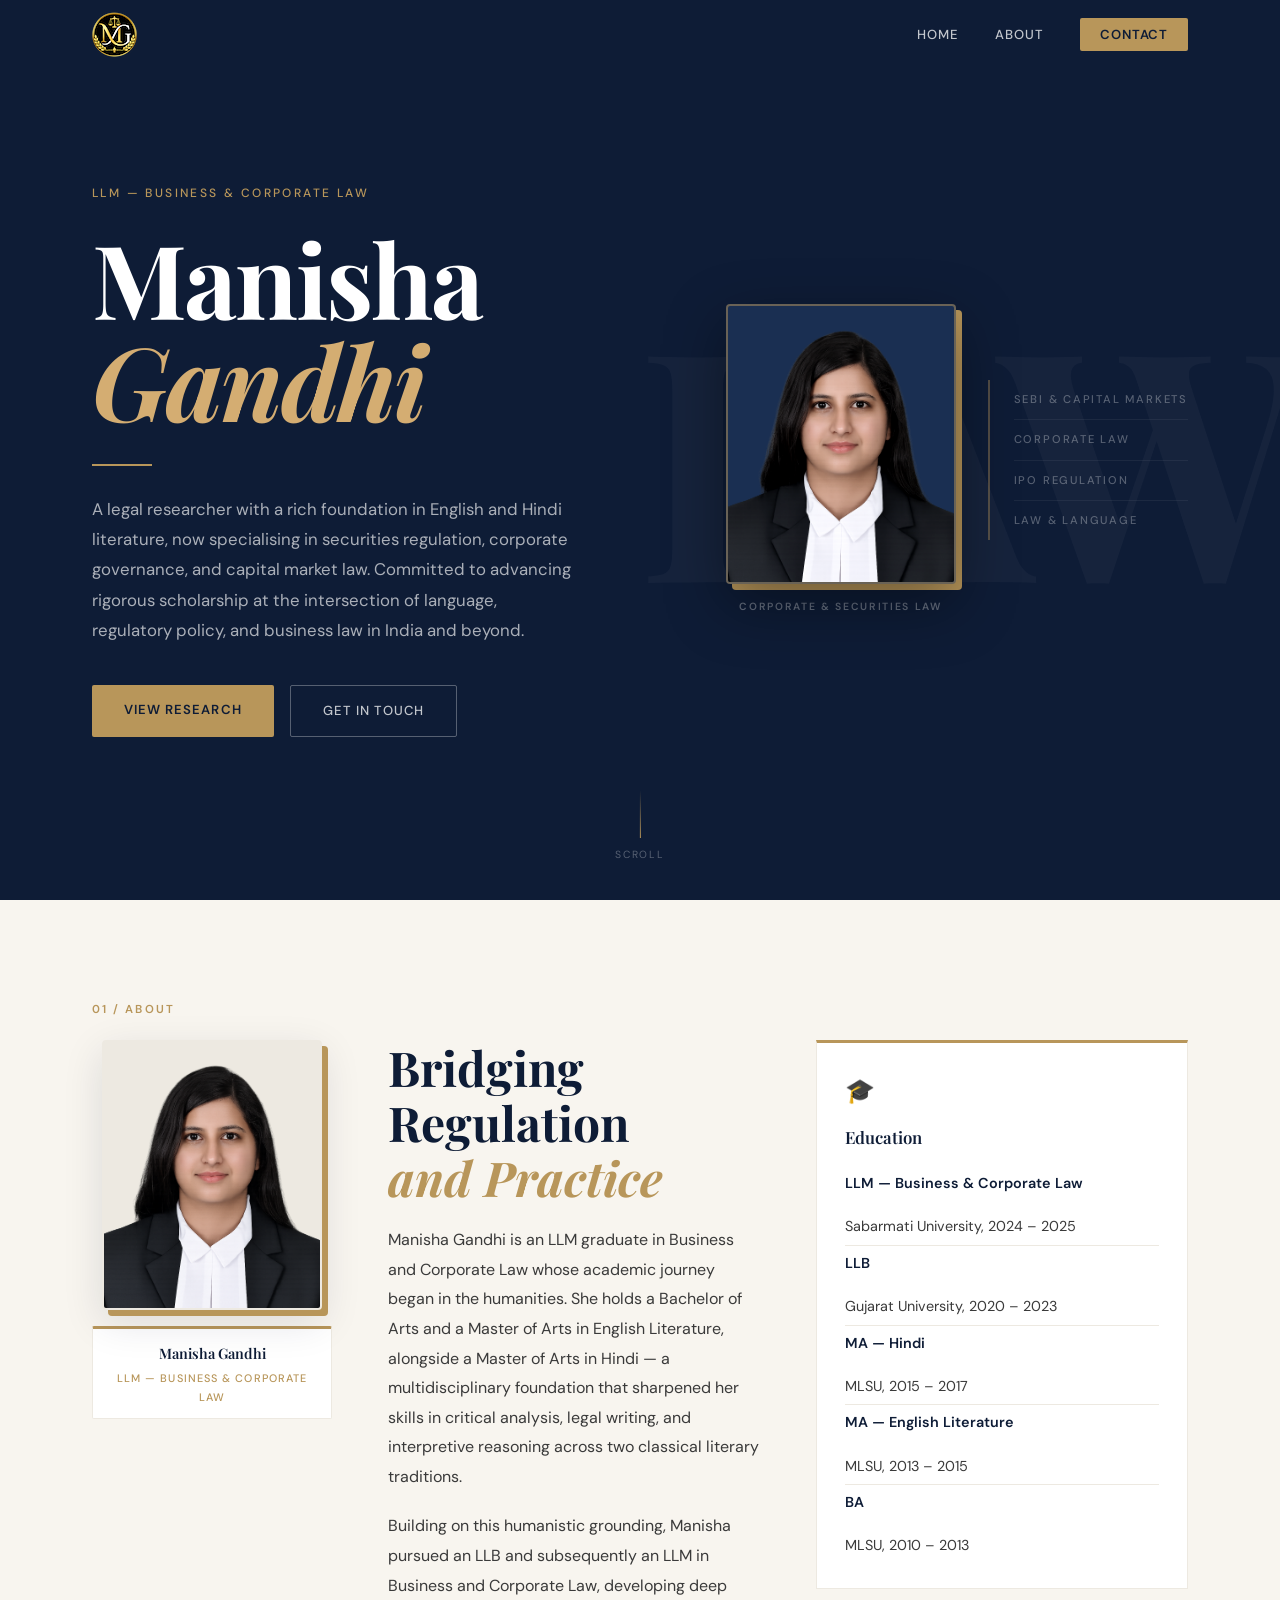
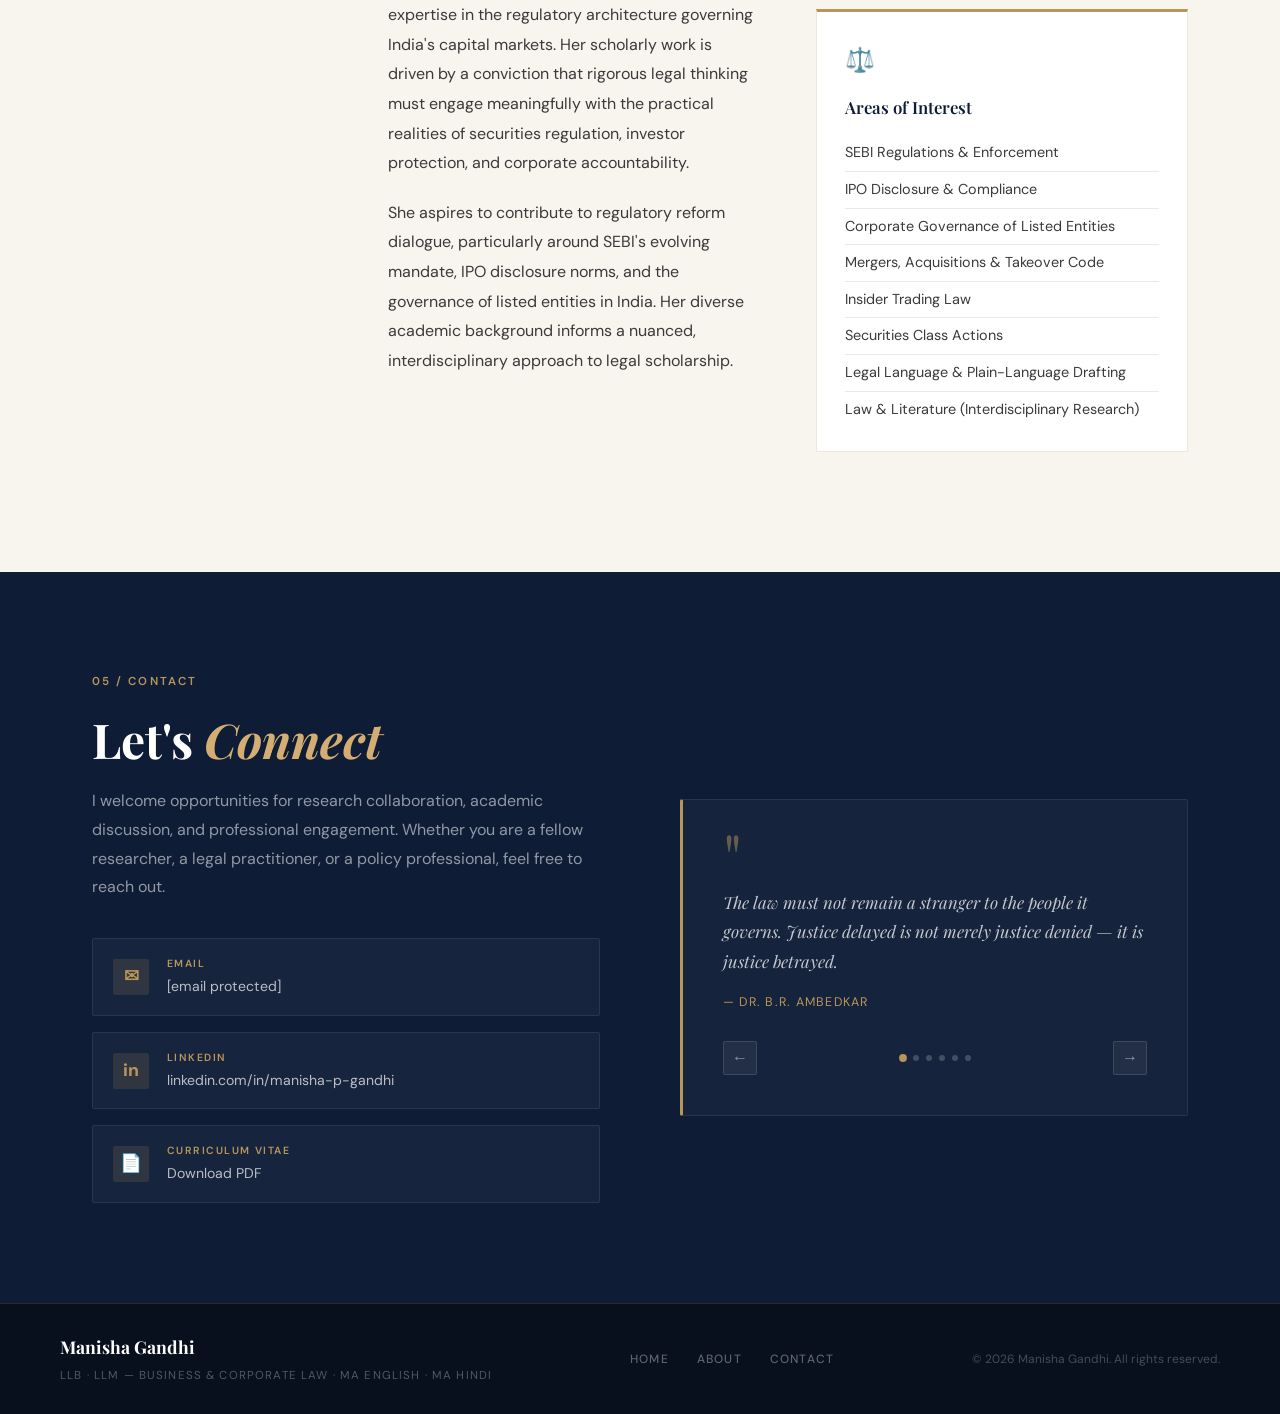
==== index.html @ 6ab1850b "Website initial content added" ====
<!DOCTYPE html>
<html lang="en">
<head>
  <meta charset="UTF-8" />
  <meta name="viewport" content="width=device-width, initial-scale=1.0" />
  <title>Manisha Gandhi — Business & Corporate Law</title>
  <link rel="stylesheet" href="style.css" />
  <link rel="icon" type="image/png" sizes="32x32" href="favicon-32.png">
  <link rel="icon" type="image/png" sizes="16x16" href="favicon-16.png">
  <link rel="apple-touch-icon" sizes="180x180" href="favicon-180.png">
  <!-- Google Fonts: Playfair Display (display) + DM Sans (body) -->
  <link rel="preconnect" href="https://fonts.googleapis.com" />
  <link rel="preconnect" href="https://fonts.gstatic.com" crossorigin />
  <link href="https://fonts.googleapis.com/css2?family=Playfair+Display:ital,wght@0,400;0,600;0,700;1,400;1,600&family=DM+Sans:wght@300;400;500;600&display=swap" rel="stylesheet" />
</head>
<body>

  <!-- ========================================================
       NAVIGATION
  ======================================================== -->
  <nav id="navbar">
    <div class="nav-inner">
      <a href="#home" class="nav-logo">
      <img src="logo.png" alt="Manisha Gandhi Logo" class="logo-img">
    </a>
      <button class="hamburger" id="hamburger" aria-label="Open menu">
        <span></span><span></span><span></span>
      </button>
      <ul class="nav-links" id="nav-links">
        <li><a href="#home">Home</a></li>
        <li><a href="#about">About</a></li>
        <!-- HIDDEN: Uncomment when content is ready
        <li><a href="#research">Research</a></li>
        <li><a href="#publications">Publications</a></li>
        <li><a href="#blog">Blog</a></li>
        -->
        <li><a href="#contact" class="nav-cta">Contact</a></li>
      </ul>
    </div>
  </nav>

  <!-- ========================================================
       HERO / HOME
  ======================================================== -->
  <section id="home" class="hero">
    <div class="hero-bg-text" aria-hidden="true">LAW</div>
    <div class="hero-content">
      <p class="hero-eyebrow">LLM — Business &amp; Corporate Law</p>
      <h1 class="hero-name">Manisha<br /><em>Gandhi</em></h1>
      <div class="hero-divider"></div>
      <p class="hero-intro">
        A legal researcher with a rich foundation in English and Hindi literature,
        now specialising in securities regulation, corporate governance, and
        capital market law. Committed to advancing rigorous scholarship at the
        intersection of language, regulatory policy, and business law in India
        and beyond.
      </p>
      <div class="hero-actions">
        <a href="#research" class="btn-primary">View Research</a>
        <a href="#contact" class="btn-outline">Get in Touch</a>
      </div>
    </div>
    <div class="hero-side">
      <!-- Profile photo -->
      <div class="hero-photo-wrap">
        <div class="hero-photo">
          <!--
            PROFILE PHOTO:
            Replace "profile.jpg" with your actual image filename.
            Upload the image to the root of your GitHub repository
            (same folder as index.html). Recommended: 400x500px, portrait.
          -->
          <img
            src="profile.png"
            alt="Manisha Gandhi — LLM Corporate & Securities Law"
            onerror="this.closest('.hero-photo').classList.add('photo-fallback')"
          />
          <!-- Fallback initials shown when no image is uploaded yet -->
          <div class="photo-initials" aria-hidden="true">MG</div>
        </div>
        <div class="hero-photo-tag">Corporate &amp; Securities Law</div>
      </div>
      <!-- Decorative rule block -->
      <div class="hero-rule-block" aria-hidden="true">
        <span>SEBI &amp; Capital Markets</span>
        <span>Corporate Law</span>
        <span>IPO Regulation</span>
        <span>Law &amp; Language</span>
      </div>
    </div>
    <a href="#about" class="scroll-hint" aria-label="Scroll down">
      <span class="scroll-line"></span>
      <span class="scroll-label">Scroll</span>
    </a>
  </section>

  <!-- ========================================================
       ABOUT
  ======================================================== -->
  <section id="about" class="section about-section">
    <div class="container">
      <div class="section-label">01 / About</div>
      <div class="about-grid">

        <!-- Left: Profile photo -->
        <div class="about-photo-col">
          <!--
            PROFILE PHOTO (About section):
            Same image file as the hero. Upload "profile.jpg" to your
            GitHub repo root once and both sections update automatically.
          -->
          <div class="about-photo-frame">
            <img
              src="profile.png"
              alt="Manisha Gandhi"
              onerror="this.closest('.about-photo-frame').classList.add('photo-fallback')"
            />
            <div class="photo-initials" aria-hidden="true">MG</div>
          </div>
          <div class="about-photo-badge">
            <span class="badge-title">Manisha Gandhi</span>
            <span class="badge-sub">LLM — Business &amp; Corporate Law</span>
          </div>
        </div>

        <!-- Middle: Bio text -->
        <div class="about-bio">
          <h2 class="section-title">Bridging Regulation<br /><em>and Practice</em></h2>
          <p>
            Manisha Gandhi is an LLM graduate in Business and Corporate Law whose
            academic journey began in the humanities. She holds a Bachelor of Arts
            and a Master of Arts in English Literature, alongside a Master of Arts
            in Hindi — a multidisciplinary foundation that sharpened her skills in
            critical analysis, legal writing, and interpretive reasoning across two
            classical literary traditions.
          </p>
          <p>
            Building on this humanistic grounding, Manisha pursued an LLB and
            subsequently an LLM in Business and Corporate Law, developing deep
            expertise in the regulatory architecture governing India's capital markets.
            Her scholarly work is driven by a conviction that rigorous legal thinking
            must engage meaningfully with the practical realities of securities
            regulation, investor protection, and corporate accountability.
          </p>
          <p>
            She aspires to contribute to regulatory reform dialogue, particularly
            around SEBI's evolving mandate, IPO disclosure norms, and the governance
            of listed entities in India. Her diverse academic background informs a
            nuanced, interdisciplinary approach to legal scholarship.
          </p>
        </div>

        <!-- Right: Details cards -->
        <div class="about-details">
          <div class="detail-card">
            <div class="detail-icon">🎓</div>
            <h3>Education</h3>
            <ul>
              <li>
                <strong>LLM — Business &amp; Corporate Law</strong><br />
                Sabarmati University, 2024 – 2025
              </li>
              <li>
                <strong>LLB</strong><br />
                Gujarat University, 2020 – 2023
              </li>
              <li>
                <strong>MA — Hindi</strong><br />
                MLSU, 2015 – 2017
              </li>
              <li>
                <strong>MA — English Literature</strong><br />
                MLSU, 2013 – 2015
              </li>
              <li>
                <strong>BA</strong><br />
                MLSU, 2010 – 2013
              </li>
            </ul>
          </div>
          <div class="detail-card">
            <div class="detail-icon">⚖️</div>
            <h3>Areas of Interest</h3>
            <ul>
              <li>SEBI Regulations &amp; Enforcement</li>
              <li>IPO Disclosure &amp; Compliance</li>
              <li>Corporate Governance of Listed Entities</li>
              <li>Mergers, Acquisitions &amp; Takeover Code</li>
              <li>Insider Trading Law</li>
              <li>Securities Class Actions</li>
              <li>Legal Language &amp; Plain-Language Drafting</li>
              <li>Law &amp; Literature (Interdisciplinary Research)</li>
            </ul>
          </div>
          <!-- <div class="detail-card">
            <div class="detail-icon">🏆</div>
            <h3>Achievements</h3>
            <ul>
              <li>Semi-Finalist, [Moot Court Name] 2024</li>
              <li>Best Memorial, [Competition Name] 2023</li>
              <li>Merit Scholarship, LLM 2023–2024</li>
            </ul>
          </div> -->
        </div>

      </div>
    </div>
  </section>

  <!-- ========================================================
       RESEARCH PAPERS — HIDDEN UNTIL CONTENT IS READY
       To restore: remove the comment tags around this section
       and uncomment the nav link above.
  ======================================================== -->
    <!-- <section id="research" class="section research-section">
    <div class="container">
      <div class="section-label">02 / Research</div>
      <h2 class="section-title">Research <em>Papers</em></h2>
      <p class="section-subtitle">
        Peer-reviewed articles, working papers, and seminar submissions
        exploring contemporary issues in corporate and securities law, with
        an interdisciplinary lens drawn from literature and language studies.
      </p>

      <div class="research-grid">

        <!-- Paper 1 
        <article class="research-card">
          <div class="card-tag">Securities Law</div>
          <h3>SEBI's Regulatory Overreach: Analysing the Boundaries of Quasi-Judicial Power in Securities Adjudication</h3>
          <p class="card-abstract">
            This paper examines the constitutional and statutory limits of SEBI's
            adjudicatory authority under the SEBI Act, 1992. It analyses landmark
            SAT and Supreme Court decisions to map the evolving contours of due
            process in securities enforcement, arguing for a clearer separation
            between SEBI's investigative and adjudicatory functions.
          </p>
          <div class="card-meta">
            <span>2024 &nbsp;|&nbsp; LLM Dissertation Draft</span>
          </div>
          <a href="#" class="card-link">Read Abstract →</a>
        </article>

        <!-- Paper 2 
        <article class="research-card">
          <div class="card-tag">Capital Markets</div>
          <h3>Disclosure Adequacy in Indian IPOs: A Critical Review of SEBI's ICDR Regulations</h3>
          <p class="card-abstract">
            Through a comparative analysis of SEBI's Issue of Capital and Disclosure
            Requirements Regulations with SEC Rule S-K and EU Prospectus Regulation,
            this paper evaluates whether Indian IPO prospectus norms adequately protect
            retail investors. It proposes targeted amendments to improve risk factor
            specificity and financial statement accessibility.
          </p>
          <div class="card-meta">
            <span>2024 &nbsp;|&nbsp; Seminar Paper</span>
          </div>
          <a href="#" class="card-link">Read Abstract →</a>
        </article>

        <!-- Paper 3 
        <article class="research-card">
          <div class="card-tag">Corporate Governance</div>
          <h3>Independent Directors in India: Myth, Mandate, and the Post-Uday Kotak Committee Reality</h3>
          <p class="card-abstract">
            Drawing on empirical data from NSE-listed companies, this paper interrogates
            whether SEBI's post-Kotak Committee reforms have meaningfully enhanced
            independent director efficacy. It identifies structural impediments —
            promoter influence, information asymmetry, and liability chilling — that
            undermine board independence in practice.
          </p>
          <div class="card-meta">
            <span>2023 &nbsp;|&nbsp; Research Paper</span>
          </div>
          <a href="#" class="card-link">Read Abstract →</a>
        </article>

        <!-- Paper 4
        <article class="research-card">
          <div class="card-tag">M&amp;A Law</div>
          <h3>Creeping Acquisitions and the SEBI Takeover Code: Plugging the Gaps in Threshold Regulation</h3>
          <p class="card-abstract">
            This paper analyses how sophisticated acquirers exploit definitional
            ambiguities in the SEBI (Substantial Acquisition of Shares and Takeovers)
            Regulations, 2011 to avoid mandatory open offer obligations. It proposes
            a look-through approach modelled on UK Panel practice to address regulatory
            arbitrage in domestic M&amp;A transactions.
          </p>
          <div class="card-meta">
            <span>2023 &nbsp;|&nbsp; Working Paper</span>
          </div>
          <a href="#" class="card-link">Read Abstract →</a>
        </article>

        <!-- Paper 5 — Interdisciplinary: Law & Literature 
        <article class="research-card">
          <div class="card-tag">Law &amp; Literature</div>
          <h3>The Language of Corporate Contracts: Plain-Language Reform and the Readability Crisis in Indian Commercial Drafting</h3>
          <p class="card-abstract">
            Drawing on her background in English and Hindi literature, this paper
            examines how the opacity of commercial contract language perpetuates
            power asymmetries between sophisticated parties and retail investors or
            small businesses. It advocates for a plain-language standard in SEBI-mandated
            disclosures, benchmarked against readability reforms in UK and Australian
            financial regulation.
          </p>
          <div class="card-meta">
            <span>2023 &nbsp;|&nbsp; Interdisciplinary Research Paper</span>
          </div>
          <a href="#" class="card-link">Read Abstract →</a>
        </article>

        <!-- Paper 6 — Hindi literature & law angle 
        <article class="research-card">
          <div class="card-tag">Legal Linguistics</div>
          <h3>Rajbhasha and Corporate Compliance: Assessing the Effectiveness of Hindi in Statutory Filings under the Companies Act, 2013</h3>
          <p class="card-abstract">
            This paper investigates the practical and constitutional dimensions of
            Hindi as a medium for corporate compliance documentation under the
            Companies Act, 2013 and SEBI regulations. It evaluates current bilingual
            filing norms, identifies gaps in translation quality and legal equivalence,
            and proposes a framework for more meaningful Rajbhasha compliance in
            capital market disclosures.
          </p>
          <div class="card-meta">
            <span>2022 &nbsp;|&nbsp; LLB Research Paper</span>
          </div>
          <a href="#" class="card-link">Read Abstract →</a>
        </article>

      </div>
    </div>
  </section>
  -->

  <!-- ========================================================
       PUBLICATIONS & CONFERENCES — HIDDEN UNTIL CONTENT IS READY
       To restore: remove the comment tags around this section
       and uncomment the nav link above.
  ======================================================== -->
  <!--
  <section id="publications" class="section publications-section">
    <div class="container">
      <div class="section-label">03 / Publications &amp; Conferences</div>
      <h2 class="section-title">Presentations <em>&amp; Publications</em></h2>

      <div class="pub-columns">

        <!-- Journal Publications 
        <div class="pub-group">
          <h3 class="pub-group-title">Journal Publications</h3>
          <div class="pub-entry">
            <span class="pub-year">2024</span>
            <div class="pub-info">
              <p class="pub-title">"Towards a Principles-Based Approach to Related Party Transactions under the Companies Act, 2013"</p>
              <p class="pub-venue">[Journal of Corporate Law Studies] — Vol. XX, Issue X <span class="pub-status forthcoming">Forthcoming</span></p>
            </div>
          </div>
          <div class="pub-entry">
            <span class="pub-year">2023</span>
            <div class="pub-info">
              <p class="pub-title">"The Language of Corporate Contracts: Plain-Language Reform in Indian Commercial Drafting"</p>
              <p class="pub-venue">[National Law School Journal] — Vol. XX, pp. XX–XX</p>
            </div>
          </div>
          <div class="pub-entry">
            <span class="pub-year">2023</span>
            <div class="pub-info">
              <p class="pub-title">"Insider Trading Regulation in India: Lessons from the US and EU Frameworks"</p>
              <p class="pub-venue">[Corporate Law Review] — Vol. XX, pp. XX–XX</p>
            </div>
          </div>
          <div class="pub-entry">
            <span class="pub-year">2022</span>
            <div class="pub-info">
              <p class="pub-title">"Rajbhasha and Corporate Compliance: Hindi in Statutory Filings under the Companies Act, 2013"</p>
              <p class="pub-venue">[Student Bar Review] — Vol. X, pp. XX–XX</p>
            </div>
          </div>
        </div>

        <!-- Conference Presentations 
        <div class="pub-group">
          <h3 class="pub-group-title">Conference Presentations</h3>
          <div class="pub-entry">
            <span class="pub-year">2024</span>
            <div class="pub-info">
              <p class="pub-title">"SEBI's Enforcement Discretion and the Rule of Law"</p>
              <p class="pub-venue">[National Seminar on Securities Regulation] — [City], India</p>
            </div>
          </div>
          <div class="pub-entry">
            <span class="pub-year">2024</span>
            <div class="pub-info">
              <p class="pub-title">"Retail Investor Protection in SME IPOs: Gaps and Remedies"</p>
              <p class="pub-venue">[Annual Capital Markets Conference] — [University Name]</p>
            </div>
          </div>
          <div class="pub-entry">
            <span class="pub-year">2023</span>
            <div class="pub-info">
              <p class="pub-title">"Corporate Social Responsibility as a Governance Mechanism"</p>
              <p class="pub-venue">[International Law Students' Association Conference] — [City]</p>
            </div>
          </div>
        </div>

      </div>
    </div>
  </section>
  -->

  <!-- ========================================================
       BLOG — HIDDEN UNTIL CONTENT IS READY
       To restore: remove the comment tags around this section
       and uncomment the nav link above.
  ======================================================== -->
  <!--
  <section id="blog" class="section blog-section">
    <div class="container">
      <div class="section-label">04 / Blog</div>
      <h2 class="section-title">Legal <em>Perspectives</em></h2>
      <p class="section-subtitle">
        Accessible commentary on regulatory developments, judicial decisions,
        and emerging questions in corporate and securities law.
      </p>

      <div class="blog-grid">

        <!-- Post 1 
        <article class="blog-card featured">
          <div class="blog-tag">Securities Regulation</div>
          <div class="blog-date">March 2025</div>
          <h3>SEBI's New Delisting Framework: A Step Towards Fairer Price Discovery or a Promoter's Escape Hatch?</h3>
          <p>
            SEBI's overhauled delisting regulations, effective from 2024, introduce a
            fixed price mechanism as an alternative to the reverse book-building process.
            While the regulator frames this as a simplification measure, the reform raises
            pointed questions about minority shareholder protection and the adequacy of
            the floor price formula in thinly-traded securities…
          </p>
          <a href="#" class="card-link">Continue Reading →</a>
        </article>

        <!-- Post 2 
        <article class="blog-card">
          <div class="blog-tag">Law &amp; Language</div>
          <div class="blog-date">February 2025</div>
          <h3>Why SEBI's Prospectuses Still Read Like a Punishment: The Case for Plain-Language Disclosure</h3>
          <p>
            Drawing on her background in English and Hindi literature, Manisha examines
            why Indian IPO prospectuses remain inaccessible to ordinary retail investors
            despite years of reform rhetoric. Dense legalese, passive constructions, and
            buried risk factors are not inevitable — they are choices, and regulators
            elsewhere have successfully mandated something better…
          </p>
          <a href="#" class="card-link">Continue Reading →</a>
        </article>

        <!-- Post 3 
        <article class="blog-card">
          <div class="blog-tag">Rajbhasha &amp; Law</div>
          <div class="blog-date">December 2024</div>
          <h3>Is India's Corporate Law Ready to Speak Hindi? A Look at Rajbhasha Compliance Gaps</h3>
          <p>
            Despite constitutional mandates, Hindi remains a largely ceremonial presence
            in India's corporate compliance landscape. This post explores the gap between
            Rajbhasha policy and practice in MCA and SEBI filings — and asks whether
            genuine bilingual disclosure could improve financial literacy and regulatory
            reach among non-English-speaking stakeholders…
          </p>
          <a href="#" class="card-link">Continue Reading →</a>
        </article>

      </div>
    </div>
  </section>
  -->

  <!-- ========================================================
       CONTACT
  ======================================================== -->
  <section id="contact" class="section contact-section">
    <div class="container">
      <div class="section-label">05 / Contact</div>
      <div class="contact-inner">
        <div class="contact-left">
          <h2 class="section-title">Let's <em>Connect</em></h2>
          <p>
            I welcome opportunities for research collaboration, academic discussion,
            and professional engagement. Whether you are a fellow researcher, a legal
            practitioner, or a policy professional, feel free to reach out.
          </p>
          <div class="contact-links">
            <a href="/cdn-cgi/l/email-protection#a1ccc0cfc8d2c9c08fc6c0cfc5c9c8e1c4d9c0ccd1cdc48fc2cecc" class="contact-item">
              <span class="contact-icon">✉</span>
              <div>
                <span class="contact-label">Email</span>
                <span class="contact-value"><span class="__cf_email__" data-cfemail="a7cac6c9ced4cfc689c0c6c9c3cfcee7c2dfc6cad7cbc289c4c8ca">[email&#160;protected]</span></span>
              </div>
            </a>
            <a href="https://www.linkedin.com/in/manisha-p-gandhi" target="_blank" rel="noopener noreferrer" class="contact-item">
              <span class="contact-icon">in</span>
              <div>
                <span class="contact-label">LinkedIn</span>
                <span class="contact-value">linkedin.com/in/manisha-p-gandhi</span>
              </div>
            </a>
            <a href="https://drive.google.com/file/d/1Rs7CbqxURNfSgRT20wfVWmo2N40406bv/view?usp=sharing" class="contact-item">
              <span class="contact-icon">📄</span>
              <div>
                <span class="contact-label">Curriculum Vitae</span>
                <span class="contact-value">Download PDF</span>
              </div>
            </a>
          </div>
        </div>
        <div class="contact-right">
          <!-- Motivational law quote carousel -->
          <div class="quote-carousel" id="quoteCarousel">
 
            <div class="quote-slide active">
              <div class="quote-mark">"</div>
              <blockquote>The law must not remain a stranger to the people it governs. Justice delayed is not merely justice denied — it is justice betrayed.</blockquote>
              <cite>— Dr. B.R. Ambedkar</cite>
            </div>
 
            <div class="quote-slide">
              <div class="quote-mark">"</div>
              <blockquote>A Constitution is not merely a document of governance — it is a living promise made by a nation to its people that they shall be treated with dignity and equality.</blockquote>
              <cite>— Dr. B.R. Ambedkar</cite>
            </div>
 
            <div class="quote-slide">
              <div class="quote-mark">"</div>
              <blockquote>The strength of a legal system lies not in the severity of its punishments, but in the certainty and fairness with which it is applied to all, without exception.</blockquote>
              <cite>— Nani Palkhivala, Jurist &amp; Constitutionalist</cite>
            </div>
 
            <div class="quote-slide">
              <div class="quote-mark">"</div>
              <blockquote>A lawyer who does not understand the soul of society cannot truly serve its laws. Law is not logic alone — it is the conscience of a civilisation.</blockquote>
              <cite>— Fali S. Nariman, Senior Advocate</cite>
            </div>
 
            <div class="quote-slide">
              <div class="quote-mark">"</div>
              <blockquote>Where there is righteousness in the heart, there is beauty in the character. When there is beauty in the character, there is harmony in the home — and justice in the nation.</blockquote>
              <cite>— A.P.J. Abdul Kalam</cite>
            </div>
 
            <div class="quote-slide">
              <div class="quote-mark">"</div>
              <blockquote>Real swaraj will come not by the acquisition of authority by a few, but by the acquisition of the capacity by all to resist authority when abused.</blockquote>
              <cite>— Mahatma Gandhi</cite>
            </div>
 
            <!-- Carousel controls -->
            <div class="carousel-controls">
              <button class="carousel-btn" id="quotePrev" aria-label="Previous quote">&#8592;</button>
              <div class="carousel-dots" id="carouselDots"></div>
              <button class="carousel-btn" id="quoteNext" aria-label="Next quote">&#8594;</button>
            </div>
 
          </div>
        </div>
      </div>
    </div>
  </section>

  <!-- ========================================================
       FOOTER
  ======================================================== -->
  <footer class="site-footer">
    <div class="footer-inner">
      <div class="footer-left">
        <span class="footer-logo">Manisha Gandhi</span>
        <span class="footer-tagline">LLB · LLM — Business &amp; Corporate Law · MA English · MA Hindi</span>
      </div>
      <nav class="footer-nav" aria-label="Footer navigation">
        <a href="#home">Home</a>
        <a href="#about">About</a>
        <!-- HIDDEN: Uncomment when content is ready
        <a href="#research">Research</a>
        <a href="#publications">Publications</a>
        <a href="#blog">Blog</a>
        -->
        <a href="#contact">Contact</a>
      </nav>
      <div class="footer-right">
        <p>&copy; <span id="footer-year"></span> Manisha Gandhi. All rights reserved.</p>
      </div>
    </div>
  </footer>

  <script src="script.js"></script>
</body>
</html>
---- style.css ----
/* ============================================================
   style.css — Manisha Gandhi Law Portfolio
   Design: Editorial legal aesthetic — navy, ivory, warm gold
   Fonts: Playfair Display (display) + DM Sans (body)
   ============================================================ */
 
/* -----------------------------------------------------------
   1. CSS CUSTOM PROPERTIES (Design Tokens)
----------------------------------------------------------- */
:root {
  /* Colors */
  --navy:        #0e1c36;
  --navy-mid:    #1a2f52;
  --navy-light:  #2a4475;
  --ivory:       #f8f5ef;
  --ivory-dark:  #ede9e1;
  --gold:        #b8965a;
  --gold-light:  #d4ad72;
  --charcoal:    #3a3a3a;
  --grey:        #6e6e6e;
  --grey-light:  #c8c8c8;
  --white:       #ffffff;
 
  /* Typography */
  --font-display: 'Playfair Display', Georgia, serif;
  --font-body:    'DM Sans', 'Helvetica Neue', Arial, sans-serif;
 
  /* Spacing */
  --section-pad:  100px;
  --container:    1160px;
 
  /* Transitions */
  --ease:         cubic-bezier(0.25, 0.46, 0.45, 0.94);
}
 
/* -----------------------------------------------------------
   2. RESET & BASE
----------------------------------------------------------- */
*, *::before, *::after {
  box-sizing: border-box;
  margin: 0;
  padding: 0;
}
 
html {
  scroll-behavior: smooth;
  font-size: 16px;
}
 
body {
  font-family: var(--font-body);
  font-weight: 400;
  color: var(--charcoal);
  background-color: var(--ivory);
  line-height: 1.7;
  overflow-x: hidden;
  -webkit-font-smoothing: antialiased;
}
 
img { max-width: 100%; display: block; }
a  { text-decoration: none; color: inherit; }
ul { list-style: none; }
 
/* -----------------------------------------------------------
   3. UTILITY
----------------------------------------------------------- */
.container {
  max-width: var(--container);
  margin: 0 auto;
  padding: 0 32px;
}
 
.section {
  padding: var(--section-pad) 0;
}
 
.section-label {
  font-family: var(--font-body);
  font-size: 0.72rem;
  font-weight: 600;
  letter-spacing: 0.18em;
  text-transform: uppercase;
  color: var(--gold);
  margin-bottom: 20px;
}
 
.section-title {
  font-family: var(--font-display);
  font-size: clamp(2rem, 4vw, 3rem);
  font-weight: 700;
  color: var(--navy);
  line-height: 1.15;
  margin-bottom: 20px;
}
 
.section-title em {
  font-style: italic;
  color: var(--gold);
}
 
.section-subtitle {
  max-width: 560px;
  color: var(--grey);
  font-size: 1.05rem;
  margin-bottom: 56px;
  line-height: 1.75;
}
 
/* -----------------------------------------------------------
   4. NAVIGATION
----------------------------------------------------------- */
#navbar {
  position: fixed;
  top: 0;
  left: 0;
  right: 0;
  z-index: 1000;
  transition: background 0.35s var(--ease), box-shadow 0.35s var(--ease);
}
 
#navbar.scrolled {
  background: rgba(14, 28, 54, 0.97);
  backdrop-filter: blur(10px);
  box-shadow: 0 1px 0 rgba(184, 150, 90, 0.25);
}
 
.nav-inner {
  max-width: var(--container);
  margin: 0 auto;
  padding: 0 32px;
  height: 68px;
  display: flex;
  align-items: center;
  justify-content: space-between;
}
 
.nav-logo {
  font-family: var(--font-display);
  font-size: 1.5rem;
  font-weight: 700;
  color: var(--white);
  letter-spacing: -0.02em;
}

.nav-logo {
  display: flex;
  align-items: center;
}

.logo-img {
  height: 45px;
  filter: brightness(1.1);
}

.logo-dot {
  color: var(--gold);
}
 
.nav-links {
  display: flex;
  align-items: center;
  gap: 36px;
}
 
.nav-links a {
  font-size: 0.82rem;
  font-weight: 500;
  letter-spacing: 0.08em;
  text-transform: uppercase;
  color: rgba(255, 255, 255, 0.75);
  transition: color 0.2s;
  position: relative;
}
 
.nav-links a::after {
  content: '';
  position: absolute;
  bottom: -4px;
  left: 0;
  width: 0;
  height: 1px;
  background: var(--gold);
  transition: width 0.25s var(--ease);
}
 
.nav-links a:hover,
.nav-links a:focus {
  color: var(--white);
}
 
.nav-links a:hover::after {
  width: 100%;
}
 
.nav-cta {
  background: var(--gold) !important;
  color: var(--navy) !important;
  padding: 8px 20px;
  border-radius: 2px;
  letter-spacing: 0.06em !important;
  font-weight: 600 !important;
  transition: background 0.2s, color 0.2s !important;
}
 
.nav-cta::after { display: none !important; }
 
.nav-cta:hover {
  background: var(--gold-light) !important;
}
 
/* Hamburger (mobile) */
.hamburger {
  display: none;
  flex-direction: column;
  gap: 5px;
  background: none;
  border: none;
  cursor: pointer;
  padding: 4px;
}
 
.hamburger span {
  display: block;
  width: 24px;
  height: 2px;
  background: var(--white);
  transition: transform 0.3s var(--ease), opacity 0.3s;
}
 
/* -----------------------------------------------------------
   5. HERO SECTION
----------------------------------------------------------- */
.hero {
  min-height: 100vh;
  background: var(--navy);
  display: flex;
  align-items: center;
  position: relative;
  overflow: hidden;
  padding: 100px 32px 80px;
  gap: 40px;
  max-width: 100%;
}
 
/* Giant background text */
.hero-bg-text {
  position: absolute;
  right: -0.05em;
  top: 50%;
  transform: translateY(-50%);
  font-family: var(--font-display);
  font-size: clamp(200px, 25vw, 320px);
  font-weight: 700;
  color: rgba(255, 255, 255, 0.03);
  letter-spacing: -0.04em;
  user-select: none;
  pointer-events: none;
  line-height: 1;
}
 
.hero-content {
  flex: 1;
  max-width: 640px;
  margin: 0 auto 0 calc((100% - var(--container)) / 2 + 32px);
  position: relative;
  z-index: 1;
}
 
.hero-eyebrow {
  font-size: 0.75rem;
  font-weight: 500;
  letter-spacing: 0.2em;
  text-transform: uppercase;
  color: var(--gold);
  margin-bottom: 24px;
}
 
.hero-name {
  font-family: var(--font-display);
  font-size: clamp(3.5rem, 8vw, 6.5rem);
  font-weight: 700;
  color: var(--white);
  line-height: 1;
  letter-spacing: -0.02em;
  margin-bottom: 32px;
}
 
.hero-name em {
  font-style: italic;
  color: var(--gold-light);
  display: block;
}
 
.hero-divider {
  width: 60px;
  height: 2px;
  background: var(--gold);
  margin-bottom: 28px;
}
 
.hero-intro {
  font-size: 1.05rem;
  color: rgba(255, 255, 255, 0.65);
  max-width: 480px;
  line-height: 1.8;
  margin-bottom: 40px;
}
 
.hero-actions {
  display: flex;
  gap: 16px;
  flex-wrap: wrap;
}
 
.btn-primary {
  display: inline-block;
  background: var(--gold);
  color: var(--navy);
  font-size: 0.82rem;
  font-weight: 600;
  letter-spacing: 0.08em;
  text-transform: uppercase;
  padding: 14px 32px;
  border-radius: 2px;
  transition: background 0.2s, transform 0.2s var(--ease);
}
 
.btn-primary:hover {
  background: var(--gold-light);
  transform: translateY(-2px);
}
 
.btn-outline {
  display: inline-block;
  border: 1px solid rgba(255, 255, 255, 0.3);
  color: rgba(255, 255, 255, 0.75);
  font-size: 0.82rem;
  font-weight: 500;
  letter-spacing: 0.08em;
  text-transform: uppercase;
  padding: 14px 32px;
  border-radius: 2px;
  transition: border-color 0.2s, color 0.2s, transform 0.2s var(--ease);
}
 
.btn-outline:hover {
  border-color: var(--gold);
  color: var(--gold);
  transform: translateY(-2px);
}
 
/* Hero side — photo + rule block */
.hero-side {
  flex-shrink: 0;
  display: flex;
  align-items: center;
  justify-content: flex-end;
  gap: 32px;
  padding-right: calc((100% - var(--container)) / 2 + 32px);
  position: relative;
  z-index: 1;
}
 
/* Hero profile photo */
.hero-photo-wrap {
  display: flex;
  flex-direction: column;
  align-items: center;
  gap: 14px;
}
 
.hero-photo {
  position: relative;
  width: 230px;
  height: 280px;
  border-radius: 4px;
  overflow: hidden;
  border: 2px solid rgba(184, 150, 90, 0.5);
  box-shadow: 0 20px 60px rgba(0, 0, 0, 0.4), 6px 6px 0 var(--gold);
  background: var(--navy-mid);
}
 
.hero-photo img {
  width: 100%;
  height: 100%;
  object-fit: cover;
  object-position: top center;
  display: block;
  filter: grayscale(15%) contrast(1.05);
  transition: filter 0.3s;
}
 
.hero-photo:hover img {
  filter: grayscale(0%) contrast(1);
}
 
/* Fallback initials (shown when image is missing) */
.hero-photo .photo-initials {
  display: none;
}
 
.hero-photo.photo-fallback img {
  display: none;
}
 
.hero-photo.photo-fallback .photo-initials {
  display: flex;
  align-items: center;
  justify-content: center;
  width: 100%;
  height: 100%;
  font-family: var(--font-display);
  font-size: 3.5rem;
  font-weight: 700;
  color: var(--gold);
  letter-spacing: -0.02em;
  background: var(--navy-mid);
}
 
.hero-photo-tag {
  font-size: 0.65rem;
  font-weight: 600;
  letter-spacing: 0.16em;
  text-transform: uppercase;
  color: rgba(255, 255, 255, 0.35);
  text-align: center;
}
 
.hero-rule-block {
  display: flex;
  flex-direction: column;
  gap: 0;
  border-left: 2px solid rgba(184, 150, 90, 0.4);
  padding-left: 24px;
}
 
.hero-rule-block span {
  font-family: var(--font-body);
  font-size: 0.7rem;
  font-weight: 500;
  letter-spacing: 0.16em;
  text-transform: uppercase;
  color: rgba(255, 255, 255, 0.3);
  padding: 10px 0;
  border-bottom: 1px solid rgba(255, 255, 255, 0.06);
  white-space: nowrap;
  transition: color 0.3s;
}
 
.hero-rule-block span:last-child {
  border-bottom: none;
}
 
.hero-rule-block span:hover {
  color: var(--gold-light);
}
 
/* Scroll hint */
.scroll-hint {
  position: absolute;
  bottom: 36px;
  left: 50%;
  transform: translateX(-50%);
  display: flex;
  flex-direction: column;
  align-items: center;
  gap: 8px;
  z-index: 1;
}
 
.scroll-line {
  display: block;
  width: 1px;
  height: 48px;
  background: linear-gradient(to bottom, transparent, var(--gold));
  animation: scrollPulse 2s ease-in-out infinite;
}
 
.scroll-label {
  font-size: 0.65rem;
  letter-spacing: 0.18em;
  text-transform: uppercase;
  color: rgba(255, 255, 255, 0.3);
}
 
@keyframes scrollPulse {
  0%, 100% { opacity: 0.4; transform: scaleY(0.8); }
  50%       { opacity: 1;   transform: scaleY(1); }
}
 
/* -----------------------------------------------------------
   6. ABOUT SECTION
----------------------------------------------------------- */
.about-section {
  background: var(--ivory);
}
 
.about-grid {
  display: grid;
  grid-template-columns: 240px 1fr 1fr;
  gap: 56px;
  align-items: start;
}
 
/* About section — profile photo column */
.about-photo-col {
  display: flex;
  flex-direction: column;
  align-items: center;
  gap: 16px;
  position: sticky;
  top: 96px; /* sticks below the fixed navbar while scrolling */
}
 
.about-photo-frame {
  position: relative;
  width: 220px;
  height: 270px;
  border-radius: 4px;
  overflow: hidden;
  border: 2px solid var(--ivory-dark);
  box-shadow: 6px 6px 0 var(--gold), 0 12px 40px rgba(14, 28, 54, 0.12);
  background: var(--ivory-dark);
  transition: box-shadow 0.3s var(--ease), transform 0.3s var(--ease);
}
 
.about-photo-frame:hover {
  box-shadow: 8px 8px 0 var(--gold), 0 20px 56px rgba(14, 28, 54, 0.16);
  transform: translateY(-3px);
}
 
.about-photo-frame img {
  width: 100%;
  height: 100%;
  object-fit: cover;
  object-position: top center;
  display: block;
  filter: grayscale(10%);
  transition: filter 0.3s;
}
 
.about-photo-frame:hover img {
  filter: grayscale(0%);
}
 
/* Fallback initials for about photo */
.about-photo-frame .photo-initials {
  display: none;
}
 
.about-photo-frame.photo-fallback img {
  display: none;
}
 
.about-photo-frame.photo-fallback .photo-initials {
  display: flex;
  align-items: center;
  justify-content: center;
  width: 100%;
  height: 100%;
  font-family: var(--font-display);
  font-size: 3rem;
  font-weight: 700;
  color: var(--navy);
  background: var(--ivory-dark);
}
 
/* Badge below about photo */
.about-photo-badge {
  text-align: center;
  padding: 12px 16px;
  background: var(--white);
  border: 1px solid var(--ivory-dark);
  border-top: 3px solid var(--gold);
  border-radius: 2px;
  width: 100%;
}
 
.badge-title {
  display: block;
  font-family: var(--font-display);
  font-size: 0.9rem;
  font-weight: 600;
  color: var(--navy);
  margin-bottom: 4px;
}
 
.badge-sub {
  display: block;
  font-size: 0.68rem;
  font-weight: 500;
  letter-spacing: 0.1em;
  text-transform: uppercase;
  color: var(--gold);
}
 
.about-bio p {
  color: var(--charcoal);
  margin-bottom: 20px;
  font-size: 1rem;
  line-height: 1.85;
}
 
.detail-card {
  background: var(--white);
  border: 1px solid var(--ivory-dark);
  border-top: 3px solid var(--gold);
  padding: 28px 28px 24px;
  margin-bottom: 20px;
  transition: box-shadow 0.25s var(--ease), transform 0.25s var(--ease);
}
 
.detail-card:hover {
  box-shadow: 0 12px 40px rgba(14, 28, 54, 0.08);
  transform: translateY(-3px);
}
 
.detail-icon {
  font-size: 1.5rem;
  margin-bottom: 12px;
}
 
.detail-card h3 {
  font-family: var(--font-display);
  font-size: 1.05rem;
  font-weight: 600;
  color: var(--navy);
  margin-bottom: 14px;
}
 
.detail-card ul li {
  font-size: 0.9rem;
  color: var(--charcoal);
  padding: 7px 0;
  border-bottom: 1px solid var(--ivory-dark);
  line-height: 1.5;
}
 
.detail-card ul li:last-child {
  border-bottom: none;
}
 
.detail-card ul li strong {
  display: block;
  color: var(--navy);
  font-weight: 600;
}
 
/* -----------------------------------------------------------
   7. RESEARCH SECTION
----------------------------------------------------------- */
.research-section {
  background: var(--navy);
}
 
.research-section .section-label,
.research-section .section-title,
.research-section .section-subtitle {
  color: inherit;
}
 
.research-section .section-label { color: var(--gold); }
.research-section .section-title { color: var(--white); }
.research-section .section-title em { color: var(--gold-light); }
.research-section .section-subtitle { color: rgba(255,255,255,0.5); }
 
.research-grid {
  display: grid;
  grid-template-columns: repeat(2, 1fr);
  gap: 24px;
}
 
.research-card {
  background: rgba(255, 255, 255, 0.04);
  border: 1px solid rgba(255, 255, 255, 0.08);
  padding: 36px 32px 28px;
  border-radius: 2px;
  transition: background 0.3s, border-color 0.3s, transform 0.25s var(--ease);
  display: flex;
  flex-direction: column;
  gap: 14px;
}
 
.research-card:hover {
  background: rgba(255, 255, 255, 0.07);
  border-color: rgba(184, 150, 90, 0.4);
  transform: translateY(-4px);
}
 
.card-tag {
  font-size: 0.68rem;
  font-weight: 600;
  letter-spacing: 0.15em;
  text-transform: uppercase;
  color: var(--gold);
  border: 1px solid rgba(184, 150, 90, 0.35);
  display: inline-block;
  padding: 4px 10px;
  border-radius: 1px;
  width: fit-content;
}
 
.research-card h3 {
  font-family: var(--font-display);
  font-size: 1.05rem;
  font-weight: 600;
  color: var(--white);
  line-height: 1.4;
}
 
.card-abstract {
  font-size: 0.88rem;
  color: rgba(255, 255, 255, 0.55);
  line-height: 1.8;
  flex: 1;
}
 
.card-meta {
  font-size: 0.75rem;
  color: rgba(255, 255, 255, 0.3);
  letter-spacing: 0.05em;
}
 
.card-link {
  font-size: 0.8rem;
  font-weight: 600;
  letter-spacing: 0.08em;
  color: var(--gold);
  text-transform: uppercase;
  margin-top: 4px;
  transition: color 0.2s, letter-spacing 0.2s;
  width: fit-content;
}
 
.card-link:hover {
  color: var(--gold-light);
  letter-spacing: 0.12em;
}
 
/* -----------------------------------------------------------
   8. PUBLICATIONS & CONFERENCES
----------------------------------------------------------- */
.publications-section {
  background: var(--ivory-dark);
}
 
.pub-columns {
  display: grid;
  grid-template-columns: 1fr 1fr;
  gap: 72px;
}
 
.pub-group-title {
  font-family: var(--font-display);
  font-size: 1.15rem;
  font-weight: 600;
  color: var(--navy);
  margin-bottom: 28px;
  padding-bottom: 12px;
  border-bottom: 2px solid var(--gold);
}
 
.pub-entry {
  display: flex;
  gap: 24px;
  padding: 20px 0;
  border-bottom: 1px solid rgba(14, 28, 54, 0.08);
}
 
.pub-entry:last-child {
  border-bottom: none;
}
 
.pub-year {
  font-size: 0.78rem;
  font-weight: 600;
  color: var(--gold);
  letter-spacing: 0.05em;
  min-width: 38px;
  padding-top: 3px;
}
 
.pub-title {
  font-size: 0.92rem;
  color: var(--navy);
  font-weight: 500;
  line-height: 1.5;
  margin-bottom: 5px;
}
 
.pub-venue {
  font-size: 0.8rem;
  color: var(--grey);
  line-height: 1.5;
}
 
.pub-status {
  display: inline-block;
  font-size: 0.65rem;
  font-weight: 700;
  letter-spacing: 0.12em;
  text-transform: uppercase;
  padding: 2px 7px;
  border-radius: 20px;
  vertical-align: middle;
  margin-left: 6px;
}
 
.pub-status.forthcoming {
  background: rgba(184, 150, 90, 0.15);
  color: var(--gold);
  border: 1px solid rgba(184, 150, 90, 0.35);
}
 
/* -----------------------------------------------------------
   9. BLOG SECTION
----------------------------------------------------------- */
.blog-section {
  background: var(--ivory);
}
 
.blog-grid {
  display: grid;
  grid-template-columns: 1.4fr 1fr 1fr;
  gap: 24px;
}
 
.blog-card {
  background: var(--white);
  border: 1px solid var(--ivory-dark);
  padding: 32px 28px 28px;
  display: flex;
  flex-direction: column;
  gap: 12px;
  transition: box-shadow 0.3s var(--ease), transform 0.25s var(--ease);
  border-radius: 2px;
}
 
.blog-card:hover {
  box-shadow: 0 16px 48px rgba(14, 28, 54, 0.1);
  transform: translateY(-4px);
}
 
.blog-card.featured {
  border-top: 4px solid var(--navy);
}
 
.blog-tag {
  font-size: 0.68rem;
  font-weight: 700;
  letter-spacing: 0.14em;
  text-transform: uppercase;
  color: var(--navy-light);
}
 
.blog-date {
  font-size: 0.75rem;
  color: var(--grey-light);
  letter-spacing: 0.06em;
}
 
.blog-card h3 {
  font-family: var(--font-display);
  font-size: 1.1rem;
  font-weight: 600;
  color: var(--navy);
  line-height: 1.35;
}
 
.blog-card.featured h3 {
  font-size: 1.3rem;
}
 
.blog-card p {
  font-size: 0.88rem;
  color: var(--grey);
  line-height: 1.8;
  flex: 1;
}
 
/* -----------------------------------------------------------
   10. CONTACT SECTION
----------------------------------------------------------- */
.contact-section {
  background: var(--navy);
}
 
.contact-inner {
  display: grid;
  grid-template-columns: 1fr 1fr;
  gap: 80px;
  align-items: center;
}
 
.contact-section .section-label { color: var(--gold); }
.contact-section .section-title { color: var(--white); }
.contact-section .section-title em { color: var(--gold-light); }
 
.contact-left p {
  color: rgba(255, 255, 255, 0.55);
  font-size: 1rem;
  line-height: 1.8;
  margin-bottom: 36px;
}
 
.contact-links {
  display: flex;
  flex-direction: column;
  gap: 16px;
}
 
.contact-item {
  display: flex;
  align-items: center;
  gap: 18px;
  padding: 16px 20px;
  background: rgba(255,255,255,0.04);
  border: 1px solid rgba(255,255,255,0.08);
  border-radius: 2px;
  transition: background 0.25s, border-color 0.25s, transform 0.2s var(--ease);
}
 
.contact-item:hover {
  background: rgba(255,255,255,0.08);
  border-color: rgba(184, 150, 90, 0.4);
  transform: translateX(6px);
}
 
.contact-icon {
  font-size: 1.1rem;
  width: 36px;
  height: 36px;
  display: flex;
  align-items: center;
  justify-content: center;
  background: rgba(184, 150, 90, 0.15);
  border-radius: 2px;
  color: var(--gold);
  font-weight: 800;
  font-family: var(--font-body);
  flex-shrink: 0;
}
 
.contact-label {
  display: block;
  font-size: 0.65rem;
  font-weight: 600;
  letter-spacing: 0.14em;
  text-transform: uppercase;
  color: var(--gold);
  margin-bottom: 2px;
}
 
.contact-value {
  display: block;
  font-size: 0.88rem;
  color: rgba(255, 255, 255, 0.7);
}
 
/* Quote carousel */
.quote-carousel {
  position: relative;
  padding: 40px;
  border: 1px solid rgba(255,255,255,0.08);
  border-left: 3px solid var(--gold);
  background: rgba(255,255,255,0.03);
  border-radius: 2px;
  min-height: 240px;
  display: flex;
  flex-direction: column;
  justify-content: space-between;
}
 
.quote-slide {
  display: none;
  flex-direction: column;
  gap: 16px;
  animation: quoteFadeIn 0.5s ease;
}
 
.quote-slide.active {
  display: flex;
}
 
@keyframes quoteFadeIn {
  from { opacity: 0; transform: translateY(10px); }
  to   { opacity: 1; transform: translateY(0); }
}
 
.quote-mark {
  font-family: var(--font-display);
  font-size: 4rem;
  line-height: 0.5;
  color: var(--gold);
  opacity: 0.5;
  user-select: none;
}
 
.quote-carousel blockquote {
  font-family: var(--font-display);
  font-style: italic;
  font-size: 1.05rem;
  color: rgba(255,255,255,0.75);
  line-height: 1.75;
}
 
.quote-carousel cite {
  font-size: 0.78rem;
  font-style: normal;
  letter-spacing: 0.1em;
  text-transform: uppercase;
  color: var(--gold);
}
 
/* Carousel controls */
.carousel-controls {
  display: flex;
  align-items: center;
  justify-content: space-between;
  margin-top: 28px;
  gap: 12px;
}
 
.carousel-btn {
  background: rgba(255,255,255,0.06);
  border: 1px solid rgba(255,255,255,0.12);
  color: rgba(255,255,255,0.5);
  width: 34px;
  height: 34px;
  border-radius: 2px;
  cursor: pointer;
  font-size: 1rem;
  display: flex;
  align-items: center;
  justify-content: center;
  transition: background 0.2s, color 0.2s, border-color 0.2s;
  flex-shrink: 0;
}
 
.carousel-btn:hover {
  background: rgba(184,150,90,0.15);
  border-color: var(--gold);
  color: var(--gold);
}
 
.carousel-dots {
  display: flex;
  gap: 7px;
  align-items: center;
}
 
.carousel-dot {
  width: 6px;
  height: 6px;
  border-radius: 50%;
  background: rgba(255,255,255,0.2);
  border: none;
  cursor: pointer;
  padding: 0;
  transition: background 0.2s, transform 0.2s;
}
 
.carousel-dot.active {
  background: var(--gold);
  transform: scale(1.3);
}
 
/* -----------------------------------------------------------
   11. FOOTER
----------------------------------------------------------- */
.site-footer {
  background: #080f1d;
  border-top: 1px solid rgba(184, 150, 90, 0.2);
  padding: 28px 32px;
}
 
.footer-inner {
  max-width: var(--container);
  margin: 0 auto;
  display: flex;
  align-items: center;
  justify-content: space-between;
  gap: 24px;
  flex-wrap: wrap;
}
 
.footer-left {
  display: flex;
  flex-direction: column;
  gap: 4px;
}
 
.footer-logo {
  font-family: var(--font-display);
  font-size: 1.1rem;
  font-weight: 700;
  color: var(--white);
}
 
.footer-tagline {
  font-size: 0.72rem;
  color: rgba(255,255,255,0.3);
  letter-spacing: 0.1em;
  text-transform: uppercase;
}
 
.footer-nav {
  display: flex;
  gap: 28px;
  flex-wrap: wrap;
}
 
.footer-nav a {
  font-size: 0.75rem;
  font-weight: 500;
  letter-spacing: 0.1em;
  text-transform: uppercase;
  color: rgba(255,255,255,0.35);
  transition: color 0.2s;
}
 
.footer-nav a:hover {
  color: var(--gold);
}
 
.footer-right p {
  font-size: 0.75rem;
  color: rgba(255,255,255,0.25);
}
 
/* -----------------------------------------------------------
   12. SCROLL-TRIGGERED ANIMATION CLASSES
----------------------------------------------------------- */
.fade-up {
  opacity: 0;
  transform: translateY(28px);
  transition: opacity 0.65s var(--ease), transform 0.65s var(--ease);
}
 
.fade-up.visible {
  opacity: 1;
  transform: translateY(0);
}
 
/* Stagger children */
.stagger > * {
  opacity: 0;
  transform: translateY(24px);
  transition: opacity 0.55s var(--ease), transform 0.55s var(--ease);
}
 
.stagger.visible > *:nth-child(1) { transition-delay: 0.05s; }
.stagger.visible > *:nth-child(2) { transition-delay: 0.15s; }
.stagger.visible > *:nth-child(3) { transition-delay: 0.25s; }
.stagger.visible > *:nth-child(4) { transition-delay: 0.35s; }
 
.stagger.visible > * {
  opacity: 1;
  transform: translateY(0);
}
 
/* -----------------------------------------------------------
   13. RESPONSIVE / MEDIA QUERIES
----------------------------------------------------------- */
@media (max-width: 1024px) {
  .about-grid         { grid-template-columns: 1fr 1fr; gap: 40px; }
  .about-photo-col    { grid-column: 1 / -1; flex-direction: row; align-items: flex-start; position: static; }
  .about-photo-frame  { width: 160px; height: 196px; flex-shrink: 0; }
  .about-photo-badge  { width: auto; flex: 1; }
  .research-grid      { grid-template-columns: 1fr; }
  .pub-columns        { grid-template-columns: 1fr; gap: 48px; }
  .blog-grid          { grid-template-columns: 1fr; }
  .contact-inner      { grid-template-columns: 1fr; gap: 48px; }
  .hero-side          { display: none; }
  .hero-content       { margin: 0 auto; }
}
 
@media (max-width: 768px) {
  :root { --section-pad: 64px; }
 
  /* Nav mobile */
  .hamburger { display: flex; }
 
  .nav-links {
    display: none;
    position: absolute;
    top: 68px;
    left: 0;
    right: 0;
    background: rgba(14, 28, 54, 0.98);
    flex-direction: column;
    padding: 24px 32px;
    gap: 20px;
    border-top: 1px solid rgba(184, 150, 90, 0.2);
  }
 
  .nav-links.open { display: flex; }
 
  .nav-links a {
    font-size: 0.9rem;
  }
 
  /* About photo: stack vertically on small screens */
  .about-grid         { grid-template-columns: 1fr; }
  .about-photo-col    { flex-direction: column; align-items: center; }
  .about-photo-frame  { width: 180px; height: 220px; }
  .about-photo-badge  { width: 180px; }
 
  .hero {
    padding: 120px 24px 80px;
  }
 
  .container {
    padding: 0 24px;
  }
 
  .footer-inner {
    flex-direction: column;
    align-items: flex-start;
    gap: 16px;
  }
 
  .footer-nav { gap: 16px; }
}
 
@media (max-width: 480px) {
  .hero-name { font-size: 3rem; }
  .hero-actions { flex-direction: column; }
  .btn-primary, .btn-outline { text-align: center; }
}
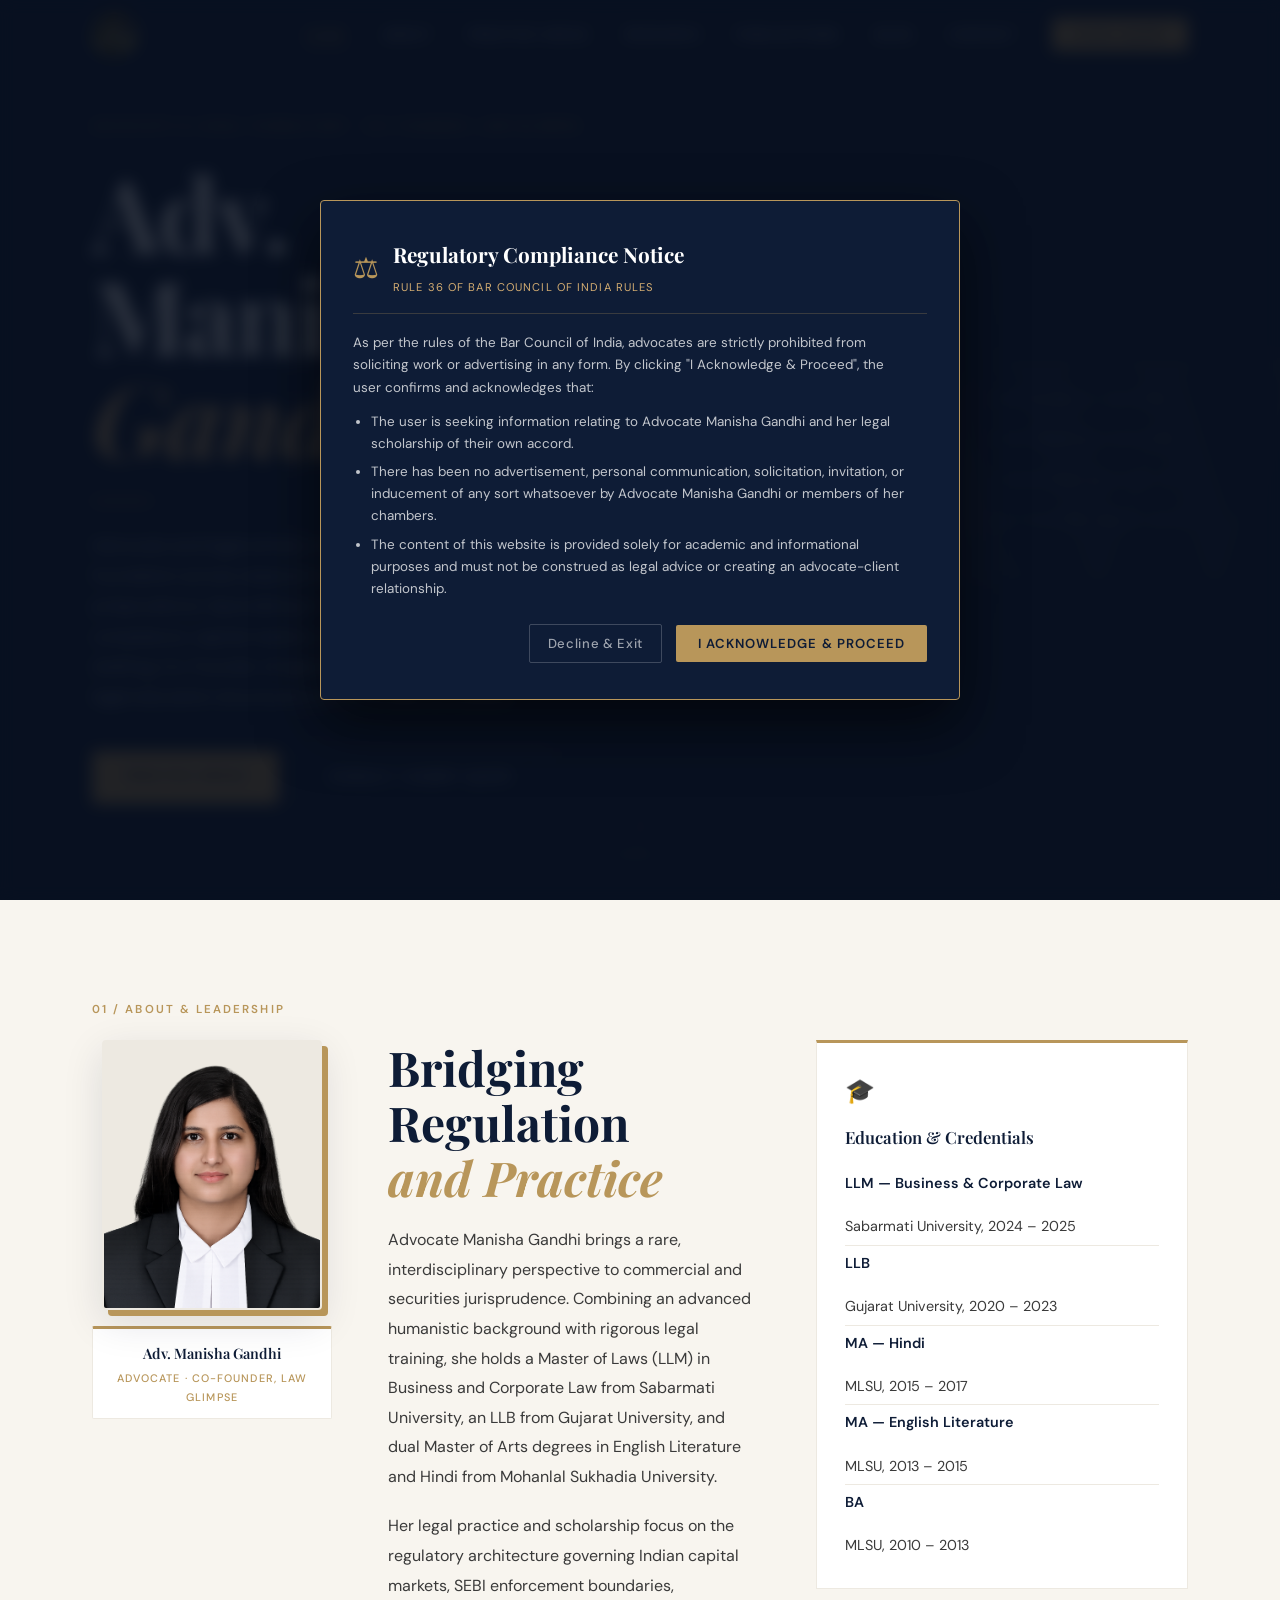
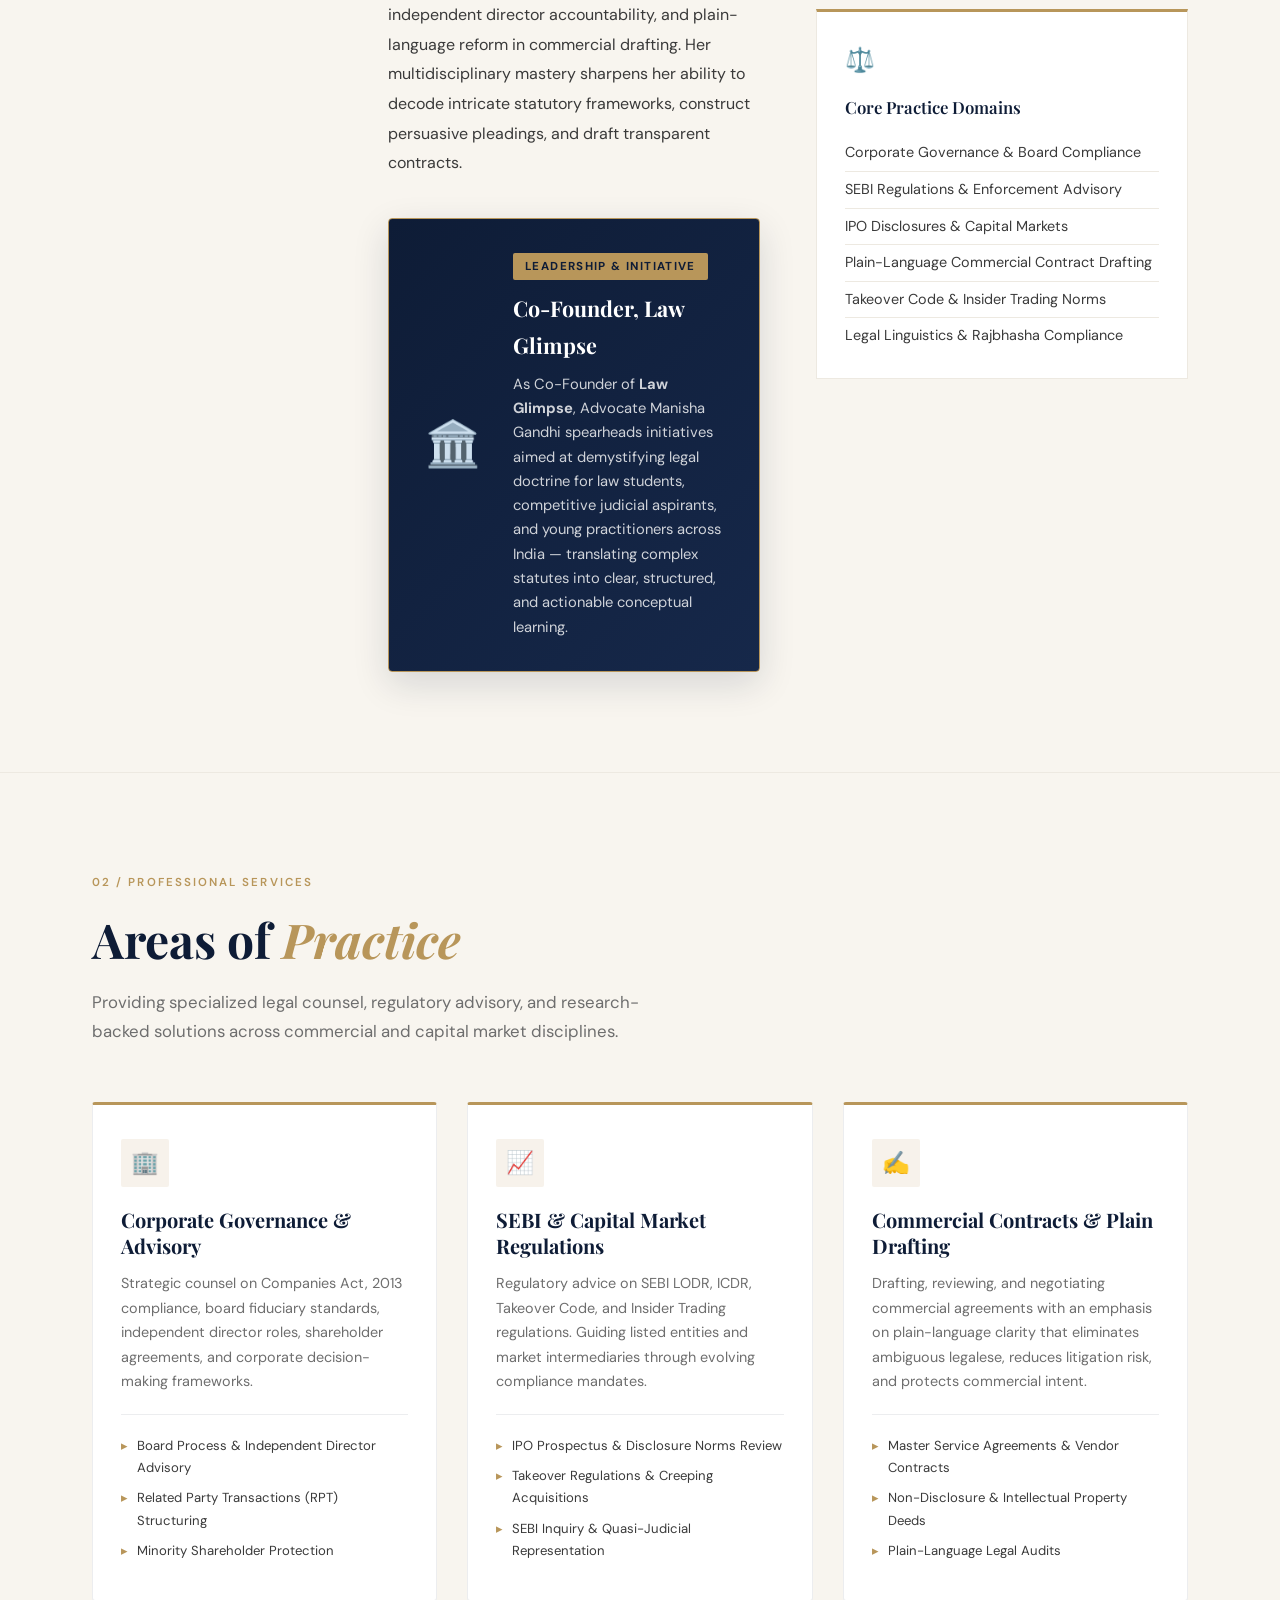
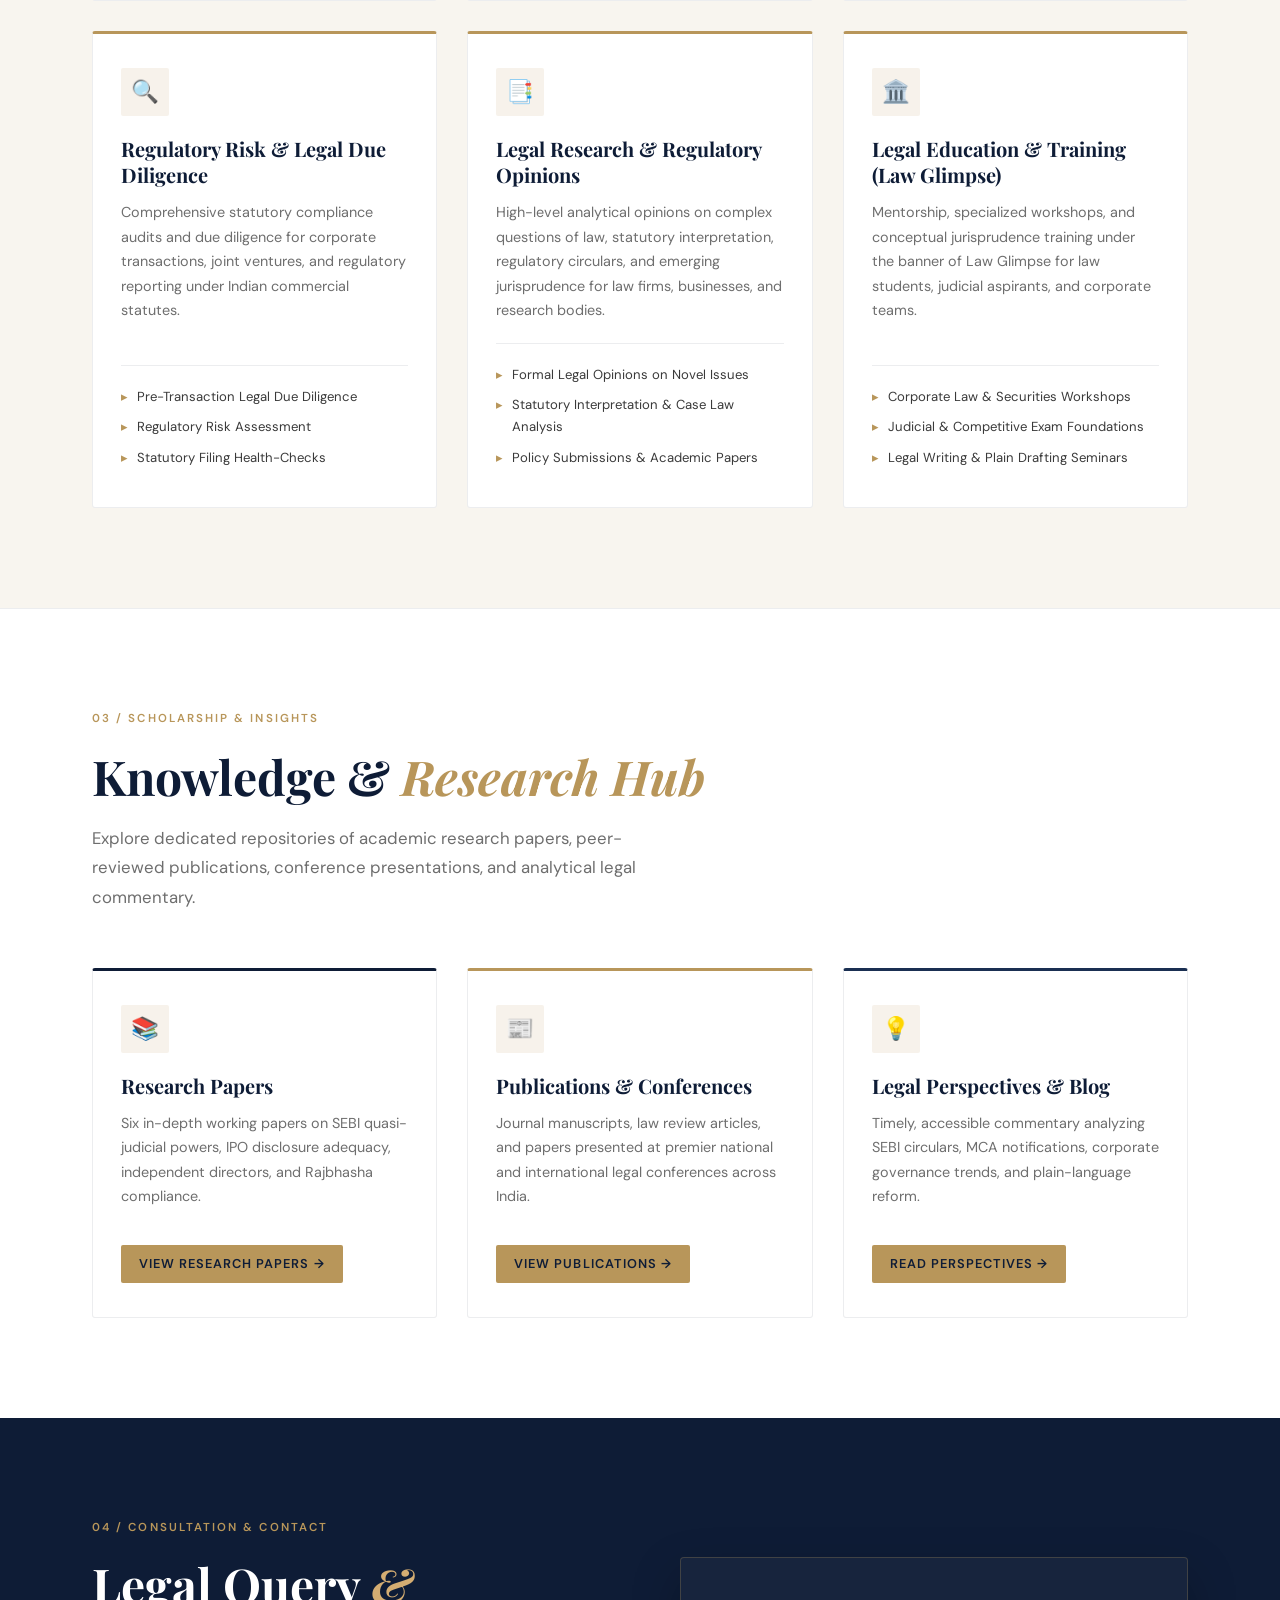
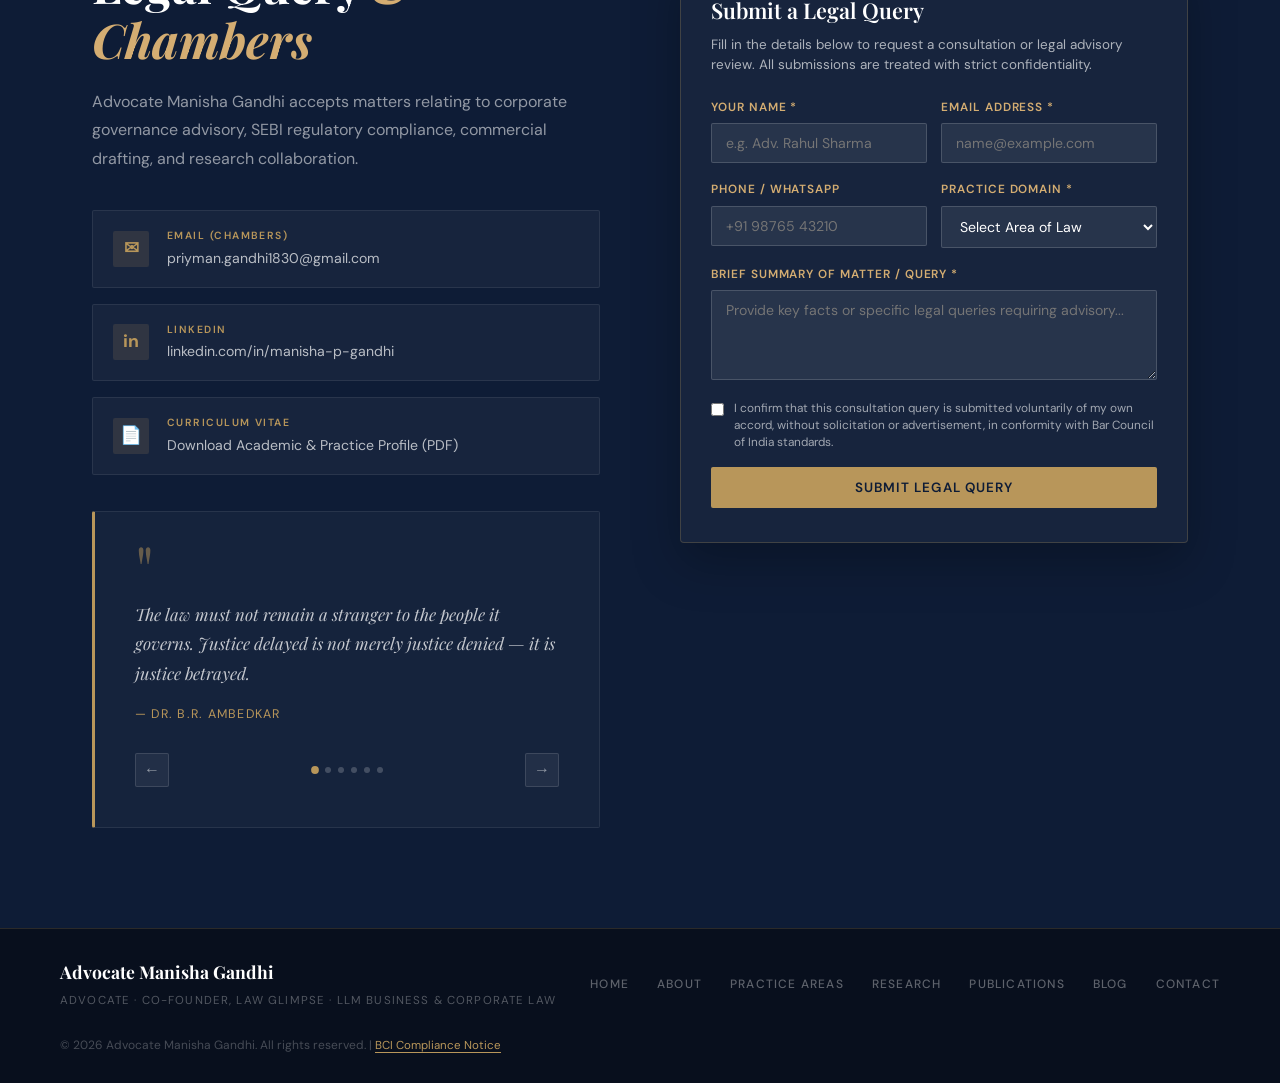
==== commit b98a690b: "fix: update all website content fix: update all website content" ====
--- a/index.html
+++ b/index.html
@@ -3,38 +3,129 @@
 <head>
   <meta charset="UTF-8" />
   <meta name="viewport" content="width=device-width, initial-scale=1.0" />
-  <title>Manisha Gandhi — Business & Corporate Law</title>
+  <title>Advocate Manisha Gandhi — Corporate Law, SEBI Advisory &amp; Co-Founder, Law Glimpse</title>
+  <meta name="description" content="Official website of Advocate Manisha Gandhi — Legal practitioner, corporate & securities law researcher, and Co-Founder of Law Glimpse." />
+  <meta name="author" content="Advocate Manisha Gandhi" />
+  <link rel="canonical" href="https://adv-manisha.github.io/" />
+
+  <!-- Open Graph / Social Media -->
+  <meta property="og:type" content="website" />
+  <meta property="og:url" content="https://adv-manisha.github.io/" />
+  <meta property="og:title" content="Advocate Manisha Gandhi — Corporate Law &amp; Securities Advisory" />
+  <meta property="og:description" content="Official website of Advocate Manisha Gandhi, Co-Founder of Law Glimpse. Corporate governance, SEBI compliance, plain-language contract drafting, and legal research." />
+  <meta property="og:image" content="https://adv-manisha.github.io/profile.png" />
+
+  <!-- Twitter Card -->
+  <meta name="twitter:card" content="summary_large_image" />
+  <meta name="twitter:title" content="Advocate Manisha Gandhi | Co-Founder, Law Glimpse" />
+  <meta name="twitter:description" content="Advocate & Legal Researcher specializing in SEBI regulations, corporate governance, and plain-language drafting." />
+  <meta name="twitter:image" content="https://adv-manisha.github.io/profile.png" />
+
   <link rel="stylesheet" href="style.css" />
   <link rel="icon" type="image/png" sizes="32x32" href="favicon-32.png">
   <link rel="icon" type="image/png" sizes="16x16" href="favicon-16.png">
   <link rel="apple-touch-icon" sizes="180x180" href="favicon-180.png">
-  <!-- Google Fonts: Playfair Display (display) + DM Sans (body) -->
+
+  <!-- Google Fonts: Playfair Display + DM Sans -->
   <link rel="preconnect" href="https://fonts.googleapis.com" />
   <link rel="preconnect" href="https://fonts.gstatic.com" crossorigin />
   <link href="https://fonts.googleapis.com/css2?family=Playfair+Display:ital,wght@0,400;0,600;0,700;1,400;1,600&family=DM+Sans:wght@300;400;500;600&display=swap" rel="stylesheet" />
+
+  <!-- JSON-LD Structured Data: LegalService & Person -->
+  <script type="application/ld+json">
+  {
+    "@context": "https://schema.org",
+    "@graph": [
+      {
+        "@type": "Person",
+        "@id": "https://adv-manisha.github.io/#advocate",
+        "name": "Advocate Manisha Gandhi",
+        "jobTitle": "Advocate & Legal Researcher",
+        "worksFor": {
+          "@type": "Organization",
+          "name": "Law Glimpse",
+          "roleName": "Co-Founder"
+        },
+        "alumniOf": [
+          {
+            "@type": "EducationalOrganization",
+            "name": "Sabarmati University",
+            "award": "Master of Laws (LLM) - Business & Corporate Law"
+          },
+          {
+            "@type": "EducationalOrganization",
+            "name": "Gujarat University",
+            "award": "Bachelor of Laws (LLB)"
+          }
+        ],
+        "url": "https://adv-manisha.github.io/",
+        "sameAs": [
+          "https://www.linkedin.com/in/manisha-p-gandhi"
+        ]
+      },
+      {
+        "@type": "LegalService",
+        "@id": "https://adv-manisha.github.io/#service",
+        "name": "Advocate Manisha Gandhi Chambers",
+        "url": "https://adv-manisha.github.io/",
+        "description": "Advocate advisory in corporate governance, SEBI compliance, commercial contracts, and legal research.",
+        "areaServed": "India"
+      }
+    ]
+  }
+  </script>
 </head>
 <body>
 
   <!-- ========================================================
-       NAVIGATION
+       BAR COUNCIL OF INDIA (BCI) DISCLAIMER MODAL
+       Strict compliance with Rule 36 of BCI Rules
+  ======================================================== -->
+  <div class="bci-modal-overlay" id="bciModalOverlay" role="dialog" aria-modal="true" aria-labelledby="bciTitle">
+    <div class="bci-modal">
+      <div class="bci-modal-header">
+        <span class="bci-scale-icon">⚖</span>
+        <div>
+          <h2 class="bci-modal-title" id="bciTitle">Regulatory Compliance Notice</h2>
+          <span class="bci-modal-subtitle">Rule 36 of Bar Council of India Rules</span>
+        </div>
+      </div>
+      <div class="bci-modal-body">
+        <p>As per the rules of the Bar Council of India, advocates are strictly prohibited from soliciting work or advertising in any form. By clicking "I Acknowledge &amp; Proceed", the user confirms and acknowledges that:</p>
+        <ul>
+          <li>The user is seeking information relating to Advocate Manisha Gandhi and her legal scholarship of their own accord.</li>
+          <li>There has been no advertisement, personal communication, solicitation, invitation, or inducement of any sort whatsoever by Advocate Manisha Gandhi or members of her chambers.</li>
+          <li>The content of this website is provided solely for academic and informational purposes and must not be construed as legal advice or creating an advocate-client relationship.</li>
+          <li>The user should consult qualified legal counsel for any specific legal query or dispute.</li>
+        </ul>
+      </div>
+      <div class="bci-modal-footer">
+        <button class="btn-bci-decline" id="bciDeclineBtn">Decline &amp; Exit</button>
+        <button class="btn-bci-agree" id="bciAgreeBtn">I Acknowledge &amp; Proceed</button>
+      </div>
+    </div>
+  </div>
+
+  <!-- ========================================================
+       DYNAMIC NAVIGATION
   ======================================================== -->
   <nav id="navbar">
     <div class="nav-inner">
       <a href="#home" class="nav-logo">
-      <img src="logo.png" alt="Manisha Gandhi Logo" class="logo-img">
-    </a>
+        <img src="logo.png" alt="Advocate Manisha Gandhi Logo" class="logo-img">
+      </a>
       <button class="hamburger" id="hamburger" aria-label="Open menu">
         <span></span><span></span><span></span>
       </button>
       <ul class="nav-links" id="nav-links">
         <li><a href="#home">Home</a></li>
         <li><a href="#about">About</a></li>
-        <!-- HIDDEN: Uncomment when content is ready
-        <li><a href="#research">Research</a></li>
-        <li><a href="#publications">Publications</a></li>
-        <li><a href="#blog">Blog</a></li>
-        -->
-        <li><a href="#contact" class="nav-cta">Contact</a></li>
+        <li><a href="#services">Practice Areas</a></li>
+        <li><a href="research.html">Research</a></li>
+        <li><a href="publications.html">Publications</a></li>
+        <li><a href="blog.html">Blog</a></li>
+        <li><a href="#contact">Contact</a></li>
+        <li><a href="#contact" class="nav-cta">Legal Query</a></li>
       </ul>
     </div>
   </nav>
@@ -45,37 +136,26 @@
   <section id="home" class="hero">
     <div class="hero-bg-text" aria-hidden="true">LAW</div>
     <div class="hero-content">
-      <p class="hero-eyebrow">LLM — Business &amp; Corporate Law</p>
-      <h1 class="hero-name">Manisha<br /><em>Gandhi</em></h1>
+      <p class="hero-eyebrow">Advocate &amp; Legal Consultant · Co-Founder, Law Glimpse</p>
+      <h1 class="hero-name">Adv. Manisha<br /><em>Gandhi</em></h1>
       <div class="hero-divider"></div>
       <p class="hero-intro">
-        A legal researcher with a rich foundation in English and Hindi literature,
-        now specialising in securities regulation, corporate governance, and
-        capital market law. Committed to advancing rigorous scholarship at the
-        intersection of language, regulatory policy, and business law in India
-        and beyond.
+        Advocate and legal scholar with an interdisciplinary foundation across classical literature and commercial jurisprudence. Specialising in corporate governance, SEBI compliance, capital markets, and plain-language commercial drafting. Co-Founder of <strong>Law Glimpse</strong>, dedicated to making legal education structured and universally accessible.
       </p>
       <div class="hero-actions">
-        <a href="#research" class="btn-primary">View Research</a>
-        <a href="#contact" class="btn-outline">Get in Touch</a>
+        <a href="#services" class="btn-primary">Practice Areas</a>
+        <a href="#contact" class="btn-outline">Consult / Submit Query</a>
       </div>
     </div>
     <div class="hero-side">
       <!-- Profile photo -->
       <div class="hero-photo-wrap">
         <div class="hero-photo">
-          <!--
-            PROFILE PHOTO:
-            Replace "profile.jpg" with your actual image filename.
-            Upload the image to the root of your GitHub repository
-            (same folder as index.html). Recommended: 400x500px, portrait.
-          -->
           <img
             src="profile.png"
-            alt="Manisha Gandhi — LLM Corporate & Securities Law"
+            alt="Advocate Manisha Gandhi — Corporate & Securities Law"
             onerror="this.closest('.hero-photo').classList.add('photo-fallback')"
           />
-          <!-- Fallback initials shown when no image is uploaded yet -->
           <div class="photo-initials" aria-hidden="true">MG</div>
         </div>
         <div class="hero-photo-tag">Corporate &amp; Securities Law</div>
@@ -83,9 +163,9 @@
       <!-- Decorative rule block -->
       <div class="hero-rule-block" aria-hidden="true">
         <span>SEBI &amp; Capital Markets</span>
-        <span>Corporate Law</span>
-        <span>IPO Regulation</span>
-        <span>Law &amp; Language</span>
+        <span>Corporate Governance</span>
+        <span>Commercial Contracts</span>
+        <span>Co-Founder, Law Glimpse</span>
       </div>
     </div>
     <a href="#about" class="scroll-hint" aria-label="Scroll down">
@@ -95,31 +175,26 @@
   </section>
 
   <!-- ========================================================
-       ABOUT
+       ABOUT & LEADERSHIP
   ======================================================== -->
   <section id="about" class="section about-section">
     <div class="container">
-      <div class="section-label">01 / About</div>
+      <div class="section-label">01 / About &amp; Leadership</div>
       <div class="about-grid">
 
         <!-- Left: Profile photo -->
         <div class="about-photo-col">
-          <!--
-            PROFILE PHOTO (About section):
-            Same image file as the hero. Upload "profile.jpg" to your
-            GitHub repo root once and both sections update automatically.
-          -->
           <div class="about-photo-frame">
             <img
               src="profile.png"
-              alt="Manisha Gandhi"
+              alt="Advocate Manisha Gandhi"
               onerror="this.closest('.about-photo-frame').classList.add('photo-fallback')"
             />
             <div class="photo-initials" aria-hidden="true">MG</div>
           </div>
           <div class="about-photo-badge">
-            <span class="badge-title">Manisha Gandhi</span>
-            <span class="badge-sub">LLM — Business &amp; Corporate Law</span>
+            <span class="badge-title">Adv. Manisha Gandhi</span>
+            <span class="badge-sub">Advocate · Co-Founder, Law Glimpse</span>
           </div>
         </div>
 
@@ -127,34 +202,30 @@
         <div class="about-bio">
           <h2 class="section-title">Bridging Regulation<br /><em>and Practice</em></h2>
           <p>
-            Manisha Gandhi is an LLM graduate in Business and Corporate Law whose
-            academic journey began in the humanities. She holds a Bachelor of Arts
-            and a Master of Arts in English Literature, alongside a Master of Arts
-            in Hindi — a multidisciplinary foundation that sharpened her skills in
-            critical analysis, legal writing, and interpretive reasoning across two
-            classical literary traditions.
-          </p>
-          <p>
-            Building on this humanistic grounding, Manisha pursued an LLB and
-            subsequently an LLM in Business and Corporate Law, developing deep
-            expertise in the regulatory architecture governing India's capital markets.
-            Her scholarly work is driven by a conviction that rigorous legal thinking
-            must engage meaningfully with the practical realities of securities
-            regulation, investor protection, and corporate accountability.
-          </p>
-          <p>
-            She aspires to contribute to regulatory reform dialogue, particularly
-            around SEBI's evolving mandate, IPO disclosure norms, and the governance
-            of listed entities in India. Her diverse academic background informs a
-            nuanced, interdisciplinary approach to legal scholarship.
-          </p>
+            Advocate Manisha Gandhi brings a rare, interdisciplinary perspective to commercial and securities jurisprudence. Combining an advanced humanistic background with rigorous legal training, she holds a Master of Laws (LLM) in Business and Corporate Law from Sabarmati University, an LLB from Gujarat University, and dual Master of Arts degrees in English Literature and Hindi from Mohanlal Sukhadia University.
+          </p>
+          <p>
+            Her legal practice and scholarship focus on the regulatory architecture governing Indian capital markets, SEBI enforcement boundaries, independent director accountability, and plain-language reform in commercial drafting. Her multidisciplinary mastery sharpens her ability to decode intricate statutory frameworks, construct persuasive pleadings, and draft transparent contracts.
+          </p>
+          
+          <!-- Law Glimpse Spotlight Box -->
+          <div class="law-glimpse-card">
+            <div class="law-glimpse-icon">🏛️</div>
+            <div class="law-glimpse-content">
+              <span class="law-glimpse-badge">Leadership &amp; Initiative</span>
+              <h3>Co-Founder, Law Glimpse</h3>
+              <p>
+                As Co-Founder of <strong>Law Glimpse</strong>, Advocate Manisha Gandhi spearheads initiatives aimed at demystifying legal doctrine for law students, competitive judicial aspirants, and young practitioners across India — translating complex statutes into clear, structured, and actionable conceptual learning.
+              </p>
+            </div>
+          </div>
         </div>
 
         <!-- Right: Details cards -->
         <div class="about-details">
           <div class="detail-card">
             <div class="detail-icon">🎓</div>
-            <h3>Education</h3>
+            <h3>Education &amp; Credentials</h3>
             <ul>
               <li>
                 <strong>LLM — Business &amp; Corporate Law</strong><br />
@@ -180,27 +251,16 @@
           </div>
           <div class="detail-card">
             <div class="detail-icon">⚖️</div>
-            <h3>Areas of Interest</h3>
+            <h3>Core Practice Domains</h3>
             <ul>
-              <li>SEBI Regulations &amp; Enforcement</li>
-              <li>IPO Disclosure &amp; Compliance</li>
-              <li>Corporate Governance of Listed Entities</li>
-              <li>Mergers, Acquisitions &amp; Takeover Code</li>
-              <li>Insider Trading Law</li>
-              <li>Securities Class Actions</li>
-              <li>Legal Language &amp; Plain-Language Drafting</li>
-              <li>Law &amp; Literature (Interdisciplinary Research)</li>
+              <li>Corporate Governance &amp; Board Compliance</li>
+              <li>SEBI Regulations &amp; Enforcement Advisory</li>
+              <li>IPO Disclosures &amp; Capital Markets</li>
+              <li>Plain-Language Commercial Contract Drafting</li>
+              <li>Takeover Code &amp; Insider Trading Norms</li>
+              <li>Legal Linguistics &amp; Rajbhasha Compliance</li>
             </ul>
           </div>
-          <!-- <div class="detail-card">
-            <div class="detail-icon">🏆</div>
-            <h3>Achievements</h3>
-            <ul>
-              <li>Semi-Finalist, [Moot Court Name] 2024</li>
-              <li>Best Memorial, [Competition Name] 2023</li>
-              <li>Merit Scholarship, LLM 2023–2024</li>
-            </ul>
-          </div> -->
         </div>
 
       </div>
@@ -208,295 +268,177 @@
   </section>
 
   <!-- ========================================================
-       RESEARCH PAPERS — HIDDEN UNTIL CONTENT IS READY
-       To restore: remove the comment tags around this section
-       and uncomment the nav link above.
-  ======================================================== -->
-    <!-- <section id="research" class="section research-section">
+       ADVOCATE PRACTICE AREAS / SERVICES
+  ======================================================== -->
+  <section id="services" class="section services-section">
     <div class="container">
-      <div class="section-label">02 / Research</div>
-      <h2 class="section-title">Research <em>Papers</em></h2>
+      <div class="section-label">02 / Professional Services</div>
+      <h2 class="section-title">Areas of <em>Practice</em></h2>
       <p class="section-subtitle">
-        Peer-reviewed articles, working papers, and seminar submissions
-        exploring contemporary issues in corporate and securities law, with
-        an interdisciplinary lens drawn from literature and language studies.
+        Providing specialized legal counsel, regulatory advisory, and research-backed solutions across commercial and capital market disciplines.
       </p>
 
-      <div class="research-grid">
-
-        <!-- Paper 1 
-        <article class="research-card">
-          <div class="card-tag">Securities Law</div>
-          <h3>SEBI's Regulatory Overreach: Analysing the Boundaries of Quasi-Judicial Power in Securities Adjudication</h3>
-          <p class="card-abstract">
-            This paper examines the constitutional and statutory limits of SEBI's
-            adjudicatory authority under the SEBI Act, 1992. It analyses landmark
-            SAT and Supreme Court decisions to map the evolving contours of due
-            process in securities enforcement, arguing for a clearer separation
-            between SEBI's investigative and adjudicatory functions.
-          </p>
-          <div class="card-meta">
-            <span>2024 &nbsp;|&nbsp; LLM Dissertation Draft</span>
-          </div>
-          <a href="#" class="card-link">Read Abstract →</a>
-        </article>
-
-        <!-- Paper 2 
-        <article class="research-card">
-          <div class="card-tag">Capital Markets</div>
-          <h3>Disclosure Adequacy in Indian IPOs: A Critical Review of SEBI's ICDR Regulations</h3>
-          <p class="card-abstract">
-            Through a comparative analysis of SEBI's Issue of Capital and Disclosure
-            Requirements Regulations with SEC Rule S-K and EU Prospectus Regulation,
-            this paper evaluates whether Indian IPO prospectus norms adequately protect
-            retail investors. It proposes targeted amendments to improve risk factor
-            specificity and financial statement accessibility.
-          </p>
-          <div class="card-meta">
-            <span>2024 &nbsp;|&nbsp; Seminar Paper</span>
-          </div>
-          <a href="#" class="card-link">Read Abstract →</a>
-        </article>
-
-        <!-- Paper 3 
-        <article class="research-card">
-          <div class="card-tag">Corporate Governance</div>
-          <h3>Independent Directors in India: Myth, Mandate, and the Post-Uday Kotak Committee Reality</h3>
-          <p class="card-abstract">
-            Drawing on empirical data from NSE-listed companies, this paper interrogates
-            whether SEBI's post-Kotak Committee reforms have meaningfully enhanced
-            independent director efficacy. It identifies structural impediments —
-            promoter influence, information asymmetry, and liability chilling — that
-            undermine board independence in practice.
-          </p>
-          <div class="card-meta">
-            <span>2023 &nbsp;|&nbsp; Research Paper</span>
-          </div>
-          <a href="#" class="card-link">Read Abstract →</a>
-        </article>
-
-        <!-- Paper 4
-        <article class="research-card">
-          <div class="card-tag">M&amp;A Law</div>
-          <h3>Creeping Acquisitions and the SEBI Takeover Code: Plugging the Gaps in Threshold Regulation</h3>
-          <p class="card-abstract">
-            This paper analyses how sophisticated acquirers exploit definitional
-            ambiguities in the SEBI (Substantial Acquisition of Shares and Takeovers)
-            Regulations, 2011 to avoid mandatory open offer obligations. It proposes
-            a look-through approach modelled on UK Panel practice to address regulatory
-            arbitrage in domestic M&amp;A transactions.
-          </p>
-          <div class="card-meta">
-            <span>2023 &nbsp;|&nbsp; Working Paper</span>
-          </div>
-          <a href="#" class="card-link">Read Abstract →</a>
-        </article>
-
-        <!-- Paper 5 — Interdisciplinary: Law & Literature 
-        <article class="research-card">
-          <div class="card-tag">Law &amp; Literature</div>
-          <h3>The Language of Corporate Contracts: Plain-Language Reform and the Readability Crisis in Indian Commercial Drafting</h3>
-          <p class="card-abstract">
-            Drawing on her background in English and Hindi literature, this paper
-            examines how the opacity of commercial contract language perpetuates
-            power asymmetries between sophisticated parties and retail investors or
-            small businesses. It advocates for a plain-language standard in SEBI-mandated
-            disclosures, benchmarked against readability reforms in UK and Australian
-            financial regulation.
-          </p>
-          <div class="card-meta">
-            <span>2023 &nbsp;|&nbsp; Interdisciplinary Research Paper</span>
-          </div>
-          <a href="#" class="card-link">Read Abstract →</a>
-        </article>
-
-        <!-- Paper 6 — Hindi literature & law angle 
-        <article class="research-card">
-          <div class="card-tag">Legal Linguistics</div>
-          <h3>Rajbhasha and Corporate Compliance: Assessing the Effectiveness of Hindi in Statutory Filings under the Companies Act, 2013</h3>
-          <p class="card-abstract">
-            This paper investigates the practical and constitutional dimensions of
-            Hindi as a medium for corporate compliance documentation under the
-            Companies Act, 2013 and SEBI regulations. It evaluates current bilingual
-            filing norms, identifies gaps in translation quality and legal equivalence,
-            and proposes a framework for more meaningful Rajbhasha compliance in
-            capital market disclosures.
-          </p>
-          <div class="card-meta">
-            <span>2022 &nbsp;|&nbsp; LLB Research Paper</span>
-          </div>
-          <a href="#" class="card-link">Read Abstract →</a>
-        </article>
+      <div class="services-grid">
+
+        <!-- Service 1 -->
+        <div class="service-card">
+          <div class="service-icon-wrap">🏢</div>
+          <h3>Corporate Governance &amp; Advisory</h3>
+          <p>
+            Strategic counsel on Companies Act, 2013 compliance, board fiduciary standards, independent director roles, shareholder agreements, and corporate decision-making frameworks.
+          </p>
+          <ul class="service-list">
+            <li>Board Process &amp; Independent Director Advisory</li>
+            <li>Related Party Transactions (RPT) Structuring</li>
+            <li>Minority Shareholder Protection</li>
+          </ul>
+        </div>
+
+        <!-- Service 2 -->
+        <div class="service-card">
+          <div class="service-icon-wrap">📈</div>
+          <h3>SEBI &amp; Capital Market Regulations</h3>
+          <p>
+            Regulatory advice on SEBI LODR, ICDR, Takeover Code, and Insider Trading regulations. Guiding listed entities and market intermediaries through evolving compliance mandates.
+          </p>
+          <ul class="service-list">
+            <li>IPO Prospectus &amp; Disclosure Norms Review</li>
+            <li>Takeover Regulations &amp; Creeping Acquisitions</li>
+            <li>SEBI Inquiry &amp; Quasi-Judicial Representation</li>
+          </ul>
+        </div>
+
+        <!-- Service 3 -->
+        <div class="service-card">
+          <div class="service-icon-wrap">✍️</div>
+          <h3>Commercial Contracts &amp; Plain Drafting</h3>
+          <p>
+            Drafting, reviewing, and negotiating commercial agreements with an emphasis on plain-language clarity that eliminates ambiguous legalese, reduces litigation risk, and protects commercial intent.
+          </p>
+          <ul class="service-list">
+            <li>Master Service Agreements &amp; Vendor Contracts</li>
+            <li>Non-Disclosure &amp; Intellectual Property Deeds</li>
+            <li>Plain-Language Legal Audits</li>
+          </ul>
+        </div>
+
+        <!-- Service 4 -->
+        <div class="service-card">
+          <div class="service-icon-wrap">🔍</div>
+          <h3>Regulatory Risk &amp; Legal Due Diligence</h3>
+          <p>
+            Comprehensive statutory compliance audits and due diligence for corporate transactions, joint ventures, and regulatory reporting under Indian commercial statutes.
+          </p>
+          <ul class="service-list">
+            <li>Pre-Transaction Legal Due Diligence</li>
+            <li>Regulatory Risk Assessment</li>
+            <li>Statutory Filing Health-Checks</li>
+          </ul>
+        </div>
+
+        <!-- Service 5 -->
+        <div class="service-card">
+          <div class="service-icon-wrap">📑</div>
+          <h3>Legal Research &amp; Regulatory Opinions</h3>
+          <p>
+            High-level analytical opinions on complex questions of law, statutory interpretation, regulatory circulars, and emerging jurisprudence for law firms, businesses, and research bodies.
+          </p>
+          <ul class="service-list">
+            <li>Formal Legal Opinions on Novel Issues</li>
+            <li>Statutory Interpretation &amp; Case Law Analysis</li>
+            <li>Policy Submissions &amp; Academic Papers</li>
+          </ul>
+        </div>
+
+        <!-- Service 6 -->
+        <div class="service-card">
+          <div class="service-icon-wrap">🏛️</div>
+          <h3>Legal Education &amp; Training (Law Glimpse)</h3>
+          <p>
+            Mentorship, specialized workshops, and conceptual jurisprudence training under the banner of Law Glimpse for law students, judicial aspirants, and corporate teams.
+          </p>
+          <ul class="service-list">
+            <li>Corporate Law &amp; Securities Workshops</li>
+            <li>Judicial &amp; Competitive Exam Foundations</li>
+            <li>Legal Writing &amp; Plain Drafting Seminars</li>
+          </ul>
+        </div>
 
       </div>
     </div>
   </section>
-  -->
-
-  <!-- ========================================================
-       PUBLICATIONS & CONFERENCES — HIDDEN UNTIL CONTENT IS READY
-       To restore: remove the comment tags around this section
-       and uncomment the nav link above.
-  ======================================================== -->
-  <!--
-  <section id="publications" class="section publications-section">
+
+  <!-- ========================================================
+       SCHOLARLY HUB SPOTLIGHT (RESEARCH, PUBLICATIONS, BLOG)
+  ======================================================== -->
+  <section class="section" style="background: #ffffff; border-top: 1px solid rgba(14, 28, 54, 0.08);">
     <div class="container">
-      <div class="section-label">03 / Publications &amp; Conferences</div>
-      <h2 class="section-title">Presentations <em>&amp; Publications</em></h2>
-
-      <div class="pub-columns">
-
-        <!-- Journal Publications 
-        <div class="pub-group">
-          <h3 class="pub-group-title">Journal Publications</h3>
-          <div class="pub-entry">
-            <span class="pub-year">2024</span>
-            <div class="pub-info">
-              <p class="pub-title">"Towards a Principles-Based Approach to Related Party Transactions under the Companies Act, 2013"</p>
-              <p class="pub-venue">[Journal of Corporate Law Studies] — Vol. XX, Issue X <span class="pub-status forthcoming">Forthcoming</span></p>
-            </div>
-          </div>
-          <div class="pub-entry">
-            <span class="pub-year">2023</span>
-            <div class="pub-info">
-              <p class="pub-title">"The Language of Corporate Contracts: Plain-Language Reform in Indian Commercial Drafting"</p>
-              <p class="pub-venue">[National Law School Journal] — Vol. XX, pp. XX–XX</p>
-            </div>
-          </div>
-          <div class="pub-entry">
-            <span class="pub-year">2023</span>
-            <div class="pub-info">
-              <p class="pub-title">"Insider Trading Regulation in India: Lessons from the US and EU Frameworks"</p>
-              <p class="pub-venue">[Corporate Law Review] — Vol. XX, pp. XX–XX</p>
-            </div>
-          </div>
-          <div class="pub-entry">
-            <span class="pub-year">2022</span>
-            <div class="pub-info">
-              <p class="pub-title">"Rajbhasha and Corporate Compliance: Hindi in Statutory Filings under the Companies Act, 2013"</p>
-              <p class="pub-venue">[Student Bar Review] — Vol. X, pp. XX–XX</p>
-            </div>
-          </div>
-        </div>
-
-        <!-- Conference Presentations 
-        <div class="pub-group">
-          <h3 class="pub-group-title">Conference Presentations</h3>
-          <div class="pub-entry">
-            <span class="pub-year">2024</span>
-            <div class="pub-info">
-              <p class="pub-title">"SEBI's Enforcement Discretion and the Rule of Law"</p>
-              <p class="pub-venue">[National Seminar on Securities Regulation] — [City], India</p>
-            </div>
-          </div>
-          <div class="pub-entry">
-            <span class="pub-year">2024</span>
-            <div class="pub-info">
-              <p class="pub-title">"Retail Investor Protection in SME IPOs: Gaps and Remedies"</p>
-              <p class="pub-venue">[Annual Capital Markets Conference] — [University Name]</p>
-            </div>
-          </div>
-          <div class="pub-entry">
-            <span class="pub-year">2023</span>
-            <div class="pub-info">
-              <p class="pub-title">"Corporate Social Responsibility as a Governance Mechanism"</p>
-              <p class="pub-venue">[International Law Students' Association Conference] — [City]</p>
-            </div>
+      <div class="section-label">03 / Scholarship &amp; Insights</div>
+      <h2 class="section-title">Knowledge &amp; <em>Research Hub</em></h2>
+      <p class="section-subtitle">
+        Explore dedicated repositories of academic research papers, peer-reviewed publications, conference presentations, and analytical legal commentary.
+      </p>
+
+      <div class="services-grid">
+
+        <div class="service-card" style="border-top-color: #0e1c36;">
+          <div class="service-icon-wrap">📚</div>
+          <h3>Research Papers</h3>
+          <p>
+            Six in-depth working papers on SEBI quasi-judicial powers, IPO disclosure adequacy, independent directors, and Rajbhasha compliance.
+          </p>
+          <div style="margin-top:auto; padding-top:16px;">
+            <a href="research.html" class="btn-primary" style="display:inline-block; font-size:0.8rem; padding:8px 18px;">View Research Papers →</a>
+          </div>
+        </div>
+
+        <div class="service-card" style="border-top-color: #b8965a;">
+          <div class="service-icon-wrap">📰</div>
+          <h3>Publications &amp; Conferences</h3>
+          <p>
+            Journal manuscripts, law review articles, and papers presented at premier national and international legal conferences across India.
+          </p>
+          <div style="margin-top:auto; padding-top:16px;">
+            <a href="publications.html" class="btn-primary" style="display:inline-block; font-size:0.8rem; padding:8px 18px;">View Publications →</a>
+          </div>
+        </div>
+
+        <div class="service-card" style="border-top-color: #1a2f52;">
+          <div class="service-icon-wrap">💡</div>
+          <h3>Legal Perspectives &amp; Blog</h3>
+          <p>
+            Timely, accessible commentary analyzing SEBI circulars, MCA notifications, corporate governance trends, and plain-language reform.
+          </p>
+          <div style="margin-top:auto; padding-top:16px;">
+            <a href="blog.html" class="btn-primary" style="display:inline-block; font-size:0.8rem; padding:8px 18px;">Read Perspectives →</a>
           </div>
         </div>
 
       </div>
     </div>
   </section>
-  -->
-
-  <!-- ========================================================
-       BLOG — HIDDEN UNTIL CONTENT IS READY
-       To restore: remove the comment tags around this section
-       and uncomment the nav link above.
-  ======================================================== -->
-  <!--
-  <section id="blog" class="section blog-section">
-    <div class="container">
-      <div class="section-label">04 / Blog</div>
-      <h2 class="section-title">Legal <em>Perspectives</em></h2>
-      <p class="section-subtitle">
-        Accessible commentary on regulatory developments, judicial decisions,
-        and emerging questions in corporate and securities law.
-      </p>
-
-      <div class="blog-grid">
-
-        <!-- Post 1 
-        <article class="blog-card featured">
-          <div class="blog-tag">Securities Regulation</div>
-          <div class="blog-date">March 2025</div>
-          <h3>SEBI's New Delisting Framework: A Step Towards Fairer Price Discovery or a Promoter's Escape Hatch?</h3>
-          <p>
-            SEBI's overhauled delisting regulations, effective from 2024, introduce a
-            fixed price mechanism as an alternative to the reverse book-building process.
-            While the regulator frames this as a simplification measure, the reform raises
-            pointed questions about minority shareholder protection and the adequacy of
-            the floor price formula in thinly-traded securities…
-          </p>
-          <a href="#" class="card-link">Continue Reading →</a>
-        </article>
-
-        <!-- Post 2 
-        <article class="blog-card">
-          <div class="blog-tag">Law &amp; Language</div>
-          <div class="blog-date">February 2025</div>
-          <h3>Why SEBI's Prospectuses Still Read Like a Punishment: The Case for Plain-Language Disclosure</h3>
-          <p>
-            Drawing on her background in English and Hindi literature, Manisha examines
-            why Indian IPO prospectuses remain inaccessible to ordinary retail investors
-            despite years of reform rhetoric. Dense legalese, passive constructions, and
-            buried risk factors are not inevitable — they are choices, and regulators
-            elsewhere have successfully mandated something better…
-          </p>
-          <a href="#" class="card-link">Continue Reading →</a>
-        </article>
-
-        <!-- Post 3 
-        <article class="blog-card">
-          <div class="blog-tag">Rajbhasha &amp; Law</div>
-          <div class="blog-date">December 2024</div>
-          <h3>Is India's Corporate Law Ready to Speak Hindi? A Look at Rajbhasha Compliance Gaps</h3>
-          <p>
-            Despite constitutional mandates, Hindi remains a largely ceremonial presence
-            in India's corporate compliance landscape. This post explores the gap between
-            Rajbhasha policy and practice in MCA and SEBI filings — and asks whether
-            genuine bilingual disclosure could improve financial literacy and regulatory
-            reach among non-English-speaking stakeholders…
-          </p>
-          <a href="#" class="card-link">Continue Reading →</a>
-        </article>
-
-      </div>
-    </div>
-  </section>
-  -->
-
-  <!-- ========================================================
-       CONTACT
+
+  <!-- ========================================================
+       CONTACT & CLIENT QUERY INTAKE HUB
   ======================================================== -->
   <section id="contact" class="section contact-section">
     <div class="container">
-      <div class="section-label">05 / Contact</div>
-      <div class="contact-inner">
+      <div class="section-label">04 / Consultation &amp; Contact</div>
+      <div class="contact-inner" style="align-items: flex-start;">
+
+        <!-- Left: Direct Details & Quotes Carousel -->
         <div class="contact-left">
-          <h2 class="section-title">Let's <em>Connect</em></h2>
-          <p>
-            I welcome opportunities for research collaboration, academic discussion,
-            and professional engagement. Whether you are a fellow researcher, a legal
-            practitioner, or a policy professional, feel free to reach out.
-          </p>
-          <div class="contact-links">
-            <a href="/cdn-cgi/l/email-protection#a1ccc0cfc8d2c9c08fc6c0cfc5c9c8e1c4d9c0ccd1cdc48fc2cecc" class="contact-item">
+          <h2 class="section-title">Legal Query <em>&amp; Chambers</em></h2>
+          <p>
+            Advocate Manisha Gandhi accepts matters relating to corporate governance advisory, SEBI regulatory compliance, commercial drafting, and research collaboration.
+          </p>
+          
+          <div class="contact-links" style="margin-bottom: 36px;">
+            <a href="mailto:priyman.gandhi1830@gmail.com" class="contact-item">
               <span class="contact-icon">✉</span>
               <div>
-                <span class="contact-label">Email</span>
-                <span class="contact-value"><span class="__cf_email__" data-cfemail="a7cac6c9ced4cfc689c0c6c9c3cfcee7c2dfc6cad7cbc289c4c8ca">[email&#160;protected]</span></span>
+                <span class="contact-label">Email (Chambers)</span>
+                <span class="contact-value">priyman.gandhi1830@gmail.com</span>
               </div>
             </a>
             <a href="https://www.linkedin.com/in/manisha-p-gandhi" target="_blank" rel="noopener noreferrer" class="contact-item">
@@ -506,64 +448,116 @@
                 <span class="contact-value">linkedin.com/in/manisha-p-gandhi</span>
               </div>
             </a>
-            <a href="https://drive.google.com/file/d/1Rs7CbqxURNfSgRT20wfVWmo2N40406bv/view?usp=sharing" class="contact-item">
+            <a href="https://drive.google.com/file/d/1Rs7CbqxURNfSgRT20wfVWmo2N40406bv/view?usp=sharing" target="_blank" rel="noopener noreferrer" class="contact-item">
               <span class="contact-icon">📄</span>
               <div>
                 <span class="contact-label">Curriculum Vitae</span>
-                <span class="contact-value">Download PDF</span>
+                <span class="contact-value">Download Academic &amp; Practice Profile (PDF)</span>
               </div>
             </a>
           </div>
-        </div>
-        <div class="contact-right">
+
           <!-- Motivational law quote carousel -->
           <div class="quote-carousel" id="quoteCarousel">
- 
             <div class="quote-slide active">
               <div class="quote-mark">"</div>
               <blockquote>The law must not remain a stranger to the people it governs. Justice delayed is not merely justice denied — it is justice betrayed.</blockquote>
               <cite>— Dr. B.R. Ambedkar</cite>
             </div>
- 
             <div class="quote-slide">
               <div class="quote-mark">"</div>
               <blockquote>A Constitution is not merely a document of governance — it is a living promise made by a nation to its people that they shall be treated with dignity and equality.</blockquote>
               <cite>— Dr. B.R. Ambedkar</cite>
             </div>
- 
             <div class="quote-slide">
               <div class="quote-mark">"</div>
               <blockquote>The strength of a legal system lies not in the severity of its punishments, but in the certainty and fairness with which it is applied to all, without exception.</blockquote>
               <cite>— Nani Palkhivala, Jurist &amp; Constitutionalist</cite>
             </div>
- 
             <div class="quote-slide">
               <div class="quote-mark">"</div>
               <blockquote>A lawyer who does not understand the soul of society cannot truly serve its laws. Law is not logic alone — it is the conscience of a civilisation.</blockquote>
               <cite>— Fali S. Nariman, Senior Advocate</cite>
             </div>
- 
             <div class="quote-slide">
               <div class="quote-mark">"</div>
               <blockquote>Where there is righteousness in the heart, there is beauty in the character. When there is beauty in the character, there is harmony in the home — and justice in the nation.</blockquote>
               <cite>— A.P.J. Abdul Kalam</cite>
             </div>
- 
             <div class="quote-slide">
               <div class="quote-mark">"</div>
               <blockquote>Real swaraj will come not by the acquisition of authority by a few, but by the acquisition of the capacity by all to resist authority when abused.</blockquote>
               <cite>— Mahatma Gandhi</cite>
             </div>
- 
-            <!-- Carousel controls -->
             <div class="carousel-controls">
               <button class="carousel-btn" id="quotePrev" aria-label="Previous quote">&#8592;</button>
               <div class="carousel-dots" id="carouselDots"></div>
               <button class="carousel-btn" id="quoteNext" aria-label="Next quote">&#8594;</button>
             </div>
- 
-          </div>
-        </div>
+          </div>
+        </div>
+
+        <!-- Right: Interactive Legal Query Form -->
+        <div class="contact-right">
+          <div class="query-card">
+            <div class="query-card-header">
+              <h3 class="query-card-title">Submit a Legal Query</h3>
+              <p class="query-card-desc">
+                Fill in the details below to request a consultation or legal advisory review. All submissions are treated with strict confidentiality.
+              </p>
+            </div>
+
+            <form id="legalQueryForm" class="query-form" novalidate>
+              <div class="form-row">
+                <div class="form-group">
+                  <label class="form-label" for="queryName">Your Name *</label>
+                  <input type="text" id="queryName" class="form-input" placeholder="e.g. Adv. Rahul Sharma" required />
+                </div>
+                <div class="form-group">
+                  <label class="form-label" for="queryEmail">Email Address *</label>
+                  <input type="email" id="queryEmail" class="form-input" placeholder="name@example.com" required />
+                </div>
+              </div>
+
+              <div class="form-row">
+                <div class="form-group">
+                  <label class="form-label" for="queryPhone">Phone / WhatsApp</label>
+                  <input type="tel" id="queryPhone" class="form-input" placeholder="+91 98765 43210" />
+                </div>
+                <div class="form-group">
+                  <label class="form-label" for="queryCategory">Practice Domain *</label>
+                  <select id="queryCategory" class="form-select" required>
+                    <option value="" disabled selected>Select Area of Law</option>
+                    <option value="Corporate Governance">Corporate Governance &amp; Board Advisory</option>
+                    <option value="SEBI & Capital Markets">SEBI &amp; Capital Markets Regulation</option>
+                    <option value="Commercial Contract Review">Commercial Contract Drafting &amp; Review</option>
+                    <option value="Regulatory Due Diligence">Regulatory Risk &amp; Due Diligence</option>
+                    <option value="Legal Opinion / Research">Legal Research &amp; Regulatory Opinion</option>
+                    <option value="Law Glimpse Mentorship">Law Glimpse Mentorship / Workshop</option>
+                    <option value="General Legal Query">General Consultation</option>
+                  </select>
+                </div>
+              </div>
+
+              <div class="form-group">
+                <label class="form-label" for="queryBrief">Brief Summary of Matter / Query *</label>
+                <textarea id="queryBrief" class="form-textarea" placeholder="Provide key facts or specific legal queries requiring advisory..." required></textarea>
+              </div>
+
+              <div class="form-disclaimer-wrap">
+                <input type="checkbox" id="queryConsent" class="form-checkbox" required />
+                <label for="queryConsent" class="form-disclaimer-text">
+                  I confirm that this consultation query is submitted voluntarily of my own accord, without solicitation or advertisement, in conformity with Bar Council of India standards.
+                </label>
+              </div>
+
+              <button type="submit" class="btn-submit-query">Submit Legal Query</button>
+
+              <div id="formStatus" class="form-status" role="alert"></div>
+            </form>
+          </div>
+        </div>
+
       </div>
     </div>
   </section>
@@ -574,21 +568,20 @@
   <footer class="site-footer">
     <div class="footer-inner">
       <div class="footer-left">
-        <span class="footer-logo">Manisha Gandhi</span>
-        <span class="footer-tagline">LLB · LLM — Business &amp; Corporate Law · MA English · MA Hindi</span>
+        <span class="footer-logo">Advocate Manisha Gandhi</span>
+        <span class="footer-tagline">Advocate · Co-Founder, Law Glimpse · LLM Business &amp; Corporate Law</span>
       </div>
       <nav class="footer-nav" aria-label="Footer navigation">
         <a href="#home">Home</a>
         <a href="#about">About</a>
-        <!-- HIDDEN: Uncomment when content is ready
-        <a href="#research">Research</a>
-        <a href="#publications">Publications</a>
-        <a href="#blog">Blog</a>
-        -->
+        <a href="#services">Practice Areas</a>
+        <a href="research.html">Research</a>
+        <a href="publications.html">Publications</a>
+        <a href="blog.html">Blog</a>
         <a href="#contact">Contact</a>
       </nav>
       <div class="footer-right">
-        <p>&copy; <span id="footer-year"></span> Manisha Gandhi. All rights reserved.</p>
+        <p>&copy; <span class="footer-year"></span> Advocate Manisha Gandhi. All rights reserved. | <button class="bci-disclaimer-trigger">BCI Compliance Notice</button></p>
       </div>
     </div>
   </footer>
--- a/style.css
+++ b/style.css
@@ -191,6 +191,14 @@
 .nav-links a:hover::after {
   width: 100%;
 }
+
+.nav-links a.active {
+  color: var(--gold);
+}
+
+.nav-links a.active::after {
+  width: 100%;
+}
  
 .nav-cta {
   background: var(--gold) !important;
@@ -1228,4 +1236,549 @@
   .hero-actions { flex-direction: column; }
   .btn-primary, .btn-outline { text-align: center; }
 }
- 
+
+/* ============================================================
+   14. SERVICES / PRACTICE AREAS
+   ============================================================ */
+.services-section {
+  background: var(--ivory);
+  border-top: 1px solid var(--ivory-dark);
+}
+
+.services-grid {
+  display: grid;
+  grid-template-columns: repeat(3, 1fr);
+  gap: 30px;
+}
+
+.service-card {
+  background: var(--white);
+  border: 1px solid rgba(14, 28, 54, 0.08);
+  border-top: 3px solid var(--gold);
+  padding: 34px 28px;
+  border-radius: 3px;
+  display: flex;
+  flex-direction: column;
+  transition: transform 0.3s var(--ease), box-shadow 0.3s var(--ease), border-color 0.3s;
+}
+
+.service-card:hover {
+  transform: translateY(-5px);
+  box-shadow: 0 16px 36px rgba(14, 28, 54, 0.09);
+  border-color: rgba(184, 150, 90, 0.4);
+}
+
+.service-icon-wrap {
+  width: 48px;
+  height: 48px;
+  border-radius: 2px;
+  background: rgba(184, 150, 90, 0.12);
+  color: var(--gold);
+  display: flex;
+  align-items: center;
+  justify-content: center;
+  font-size: 1.4rem;
+  margin-bottom: 20px;
+}
+
+.service-card h3 {
+  font-family: var(--font-display);
+  font-size: 1.25rem;
+  font-weight: 700;
+  color: var(--navy);
+  line-height: 1.3;
+  margin-bottom: 12px;
+}
+
+.service-card p {
+  font-size: 0.9rem;
+  color: var(--grey);
+  line-height: 1.7;
+  margin-bottom: 20px;
+  flex: 1;
+}
+
+.service-list {
+  list-style: none;
+  border-top: 1px solid rgba(14, 28, 54, 0.08);
+  padding-top: 16px;
+  margin-top: auto;
+}
+
+.service-list li {
+  font-size: 0.82rem;
+  color: var(--charcoal);
+  padding: 4px 0 4px 16px;
+  position: relative;
+}
+
+.service-list li::before {
+  content: '▸';
+  position: absolute;
+  left: 0;
+  color: var(--gold);
+  font-size: 0.82rem;
+}
+
+/* ============================================================
+   15. LAW GLIMPSE SPOTLIGHT
+   ============================================================ */
+.law-glimpse-card {
+  margin-top: 40px;
+  background: linear-gradient(135deg, #0e1c36 0%, #16284a 100%);
+  border: 1px solid var(--gold);
+  border-radius: 4px;
+  padding: 32px 36px;
+  color: var(--white);
+  box-shadow: 0 12px 36px rgba(14, 28, 54, 0.14);
+  display: flex;
+  align-items: center;
+  gap: 32px;
+}
+
+.law-glimpse-badge {
+  display: inline-block;
+  background: var(--gold);
+  color: var(--navy);
+  font-size: 0.72rem;
+  font-weight: 700;
+  text-transform: uppercase;
+  letter-spacing: 0.12em;
+  padding: 4px 12px;
+  border-radius: 2px;
+  margin-bottom: 10px;
+}
+
+.law-glimpse-icon {
+  font-size: 2.8rem;
+  flex-shrink: 0;
+  color: var(--gold);
+  line-height: 1;
+}
+
+.law-glimpse-content h3 {
+  font-family: var(--font-display);
+  font-size: 1.35rem;
+  font-weight: 700;
+  color: var(--white);
+  margin-bottom: 8px;
+}
+
+.law-glimpse-content p {
+  font-size: 0.92rem;
+  color: rgba(255, 255, 255, 0.8);
+  line-height: 1.65;
+  margin: 0;
+}
+
+/* ============================================================
+   16. LEGAL QUERY & CONSULTATION FORM
+   ============================================================ */
+.query-card {
+  background: rgba(255, 255, 255, 0.04);
+  border: 1px solid rgba(184, 150, 90, 0.25);
+  border-radius: 4px;
+  padding: 34px 30px;
+  box-shadow: 0 20px 48px rgba(0, 0, 0, 0.25);
+}
+
+.query-card-header {
+  margin-bottom: 22px;
+}
+
+.query-card-title {
+  font-family: var(--font-display);
+  font-size: 1.35rem;
+  font-weight: 600;
+  color: var(--white);
+  margin-bottom: 6px;
+}
+
+.query-card-desc {
+  font-size: 0.84rem;
+  color: rgba(255, 255, 255, 0.65);
+  line-height: 1.5;
+}
+
+.query-form {
+  display: flex;
+  flex-direction: column;
+  gap: 16px;
+}
+
+.form-row {
+  display: grid;
+  grid-template-columns: 1fr 1fr;
+  gap: 14px;
+}
+
+.form-group {
+  display: flex;
+  flex-direction: column;
+  gap: 6px;
+}
+
+.form-label {
+  font-size: 0.74rem;
+  font-weight: 600;
+  text-transform: uppercase;
+  letter-spacing: 0.08em;
+  color: var(--gold-light);
+}
+
+.form-input,
+.form-select,
+.form-textarea {
+  width: 100%;
+  padding: 10px 14px;
+  background: rgba(255, 255, 255, 0.07);
+  border: 1px solid rgba(255, 255, 255, 0.16);
+  border-radius: 2px;
+  color: var(--white);
+  font-family: var(--font-body);
+  font-size: 0.88rem;
+  transition: border-color 0.2s, background 0.2s, box-shadow 0.2s;
+  outline: none;
+}
+
+.form-select option {
+  background: #0e1c36;
+  color: #ffffff;
+}
+
+.form-input:focus,
+.form-select:focus,
+.form-textarea:focus {
+  border-color: var(--gold);
+  background: rgba(255, 255, 255, 0.11);
+  box-shadow: 0 0 0 2px rgba(184, 150, 90, 0.2);
+}
+
+.form-textarea {
+  min-height: 90px;
+  resize: vertical;
+}
+
+.form-disclaimer-wrap {
+  display: flex;
+  align-items: flex-start;
+  gap: 10px;
+  margin-top: 4px;
+}
+
+.form-checkbox {
+  margin-top: 3px;
+  accent-color: var(--gold);
+  cursor: pointer;
+}
+
+.form-disclaimer-text {
+  font-size: 0.74rem;
+  color: rgba(255, 255, 255, 0.6);
+  line-height: 1.45;
+}
+
+.btn-submit-query {
+  width: 100%;
+  padding: 12px 24px;
+  background: var(--gold);
+  color: var(--navy);
+  font-family: var(--font-body);
+  font-size: 0.84rem;
+  font-weight: 600;
+  letter-spacing: 0.08em;
+  text-transform: uppercase;
+  border: none;
+  border-radius: 2px;
+  cursor: pointer;
+  transition: background 0.2s, transform 0.15s, box-shadow 0.2s;
+}
+
+.btn-submit-query:hover {
+  background: var(--gold-light);
+  transform: translateY(-1px);
+  box-shadow: 0 6px 16px rgba(184, 150, 90, 0.3);
+}
+
+.form-status {
+  display: none;
+  padding: 12px 16px;
+  border-radius: 2px;
+  font-size: 0.84rem;
+  line-height: 1.45;
+}
+
+.form-status.success {
+  display: block;
+  background: rgba(46, 125, 50, 0.2);
+  border: 1px solid rgba(76, 175, 80, 0.6);
+  color: #c8e6c9;
+}
+
+.form-status.error {
+  display: block;
+  background: rgba(211, 47, 47, 0.2);
+  border: 1px solid rgba(239, 83, 80, 0.6);
+  color: #ffcdd2;
+}
+
+/* ============================================================
+   17. BAR COUNCIL OF INDIA (BCI) DISCLAIMER MODAL
+   ============================================================ */
+.bci-modal-overlay {
+  position: fixed;
+  top: 0;
+  left: 0;
+  width: 100%;
+  height: 100%;
+  background: rgba(8, 15, 29, 0.85);
+  backdrop-filter: blur(8px);
+  z-index: 10000;
+  display: flex;
+  align-items: center;
+  justify-content: center;
+  padding: 20px;
+  opacity: 0;
+  visibility: hidden;
+  transition: opacity 0.35s ease, visibility 0.35s ease;
+}
+
+.bci-modal-overlay.active {
+  opacity: 1;
+  visibility: visible;
+}
+
+.bci-modal {
+  background: #0e1c36;
+  border: 1px solid var(--gold);
+  border-radius: 4px;
+  max-width: 640px;
+  width: 100%;
+  padding: 36px 32px;
+  box-shadow: 0 25px 60px rgba(0, 0, 0, 0.6);
+  position: relative;
+  transform: translateY(20px);
+  transition: transform 0.35s var(--ease);
+}
+
+.bci-modal-overlay.active .bci-modal {
+  transform: translateY(0);
+}
+
+.bci-modal-header {
+  display: flex;
+  align-items: center;
+  gap: 14px;
+  margin-bottom: 18px;
+  border-bottom: 1px solid rgba(184, 150, 90, 0.25);
+  padding-bottom: 14px;
+}
+
+.bci-scale-icon {
+  font-size: 1.8rem;
+  color: var(--gold);
+}
+
+.bci-modal-title {
+  font-family: var(--font-display);
+  font-size: 1.3rem;
+  color: var(--white);
+  font-weight: 700;
+}
+
+.bci-modal-subtitle {
+  font-size: 0.7rem;
+  color: var(--gold-light);
+  letter-spacing: 0.1em;
+  text-transform: uppercase;
+}
+
+.bci-modal-body {
+  max-height: 270px;
+  overflow-y: auto;
+  font-size: 0.84rem;
+  line-height: 1.65;
+  color: rgba(255, 255, 255, 0.75);
+  padding-right: 12px;
+  margin-bottom: 22px;
+}
+
+.bci-modal-body p {
+  margin-bottom: 12px;
+}
+
+.bci-modal-body ul {
+  margin: 8px 0 14px 18px;
+  list-style: disc;
+}
+
+.bci-modal-body li {
+  margin-bottom: 6px;
+}
+
+.bci-modal-footer {
+  display: flex;
+  align-items: center;
+  justify-content: flex-end;
+  gap: 14px;
+}
+
+.btn-bci-agree {
+  background: var(--gold);
+  color: var(--navy);
+  font-family: var(--font-body);
+  font-weight: 600;
+  font-size: 0.82rem;
+  letter-spacing: 0.08em;
+  text-transform: uppercase;
+  padding: 10px 22px;
+  border-radius: 2px;
+  border: none;
+  cursor: pointer;
+  transition: background 0.2s;
+}
+
+.btn-bci-agree:hover {
+  background: var(--gold-light);
+}
+
+.btn-bci-decline {
+  background: transparent;
+  color: rgba(255, 255, 255, 0.6);
+  font-family: var(--font-body);
+  font-weight: 500;
+  font-size: 0.82rem;
+  letter-spacing: 0.05em;
+  padding: 10px 18px;
+  border: 1px solid rgba(255, 255, 255, 0.2);
+  border-radius: 2px;
+  cursor: pointer;
+  transition: color 0.2s, border-color 0.2s;
+}
+
+.btn-bci-decline:hover {
+  color: var(--white);
+  border-color: rgba(255, 255, 255, 0.4);
+}
+
+.bci-disclaimer-trigger {
+  color: var(--gold);
+  cursor: pointer;
+  text-decoration: underline;
+  text-underline-offset: 3px;
+  background: none;
+  border: none;
+  font-size: 0.72rem;
+  font-family: inherit;
+  padding: 0;
+}
+
+/* ============================================================
+   18. STANDALONE PAGE HERO & BREADCRUMBS
+   ============================================================ */
+.page-hero {
+  background: var(--navy);
+  padding: 130px 0 60px;
+  position: relative;
+  overflow: hidden;
+  border-bottom: 1px solid rgba(184, 150, 90, 0.2);
+}
+
+.page-hero::before {
+  content: '';
+  position: absolute;
+  top: -80px;
+  right: -80px;
+  width: 400px;
+  height: 400px;
+  background: radial-gradient(circle, rgba(184, 150, 90, 0.08) 0%, transparent 70%);
+  pointer-events: none;
+}
+
+.page-breadcrumbs {
+  display: flex;
+  align-items: center;
+  gap: 10px;
+  font-size: 0.78rem;
+  text-transform: uppercase;
+  letter-spacing: 0.1em;
+  color: var(--gold);
+  margin-bottom: 16px;
+}
+
+.page-breadcrumbs a {
+  color: rgba(255, 255, 255, 0.6);
+  transition: color 0.2s;
+}
+
+.page-breadcrumbs a:hover {
+  color: var(--white);
+}
+
+.page-title {
+  font-family: var(--font-display);
+  font-size: clamp(2.2rem, 5vw, 3.2rem);
+  font-weight: 700;
+  color: var(--white);
+  line-height: 1.15;
+  margin-bottom: 14px;
+}
+
+.page-title em {
+  color: var(--gold);
+  font-style: italic;
+}
+
+.page-lead {
+  max-width: 680px;
+  font-size: 1.05rem;
+  color: rgba(255, 255, 255, 0.75);
+  line-height: 1.8;
+}
+
+/* Category Filter Tabs */
+.filter-tabs {
+  display: flex;
+  gap: 10px;
+  flex-wrap: wrap;
+  margin-bottom: 40px;
+}
+
+.filter-tab-btn {
+  background: var(--white);
+  border: 1px solid var(--grey-light);
+  color: var(--charcoal);
+  font-family: var(--font-body);
+  font-size: 0.8rem;
+  font-weight: 600;
+  letter-spacing: 0.04em;
+  padding: 8px 18px;
+  border-radius: 20px;
+  cursor: pointer;
+  transition: all 0.2s var(--ease);
+}
+
+.filter-tab-btn:hover,
+.filter-tab-btn.active {
+  background: var(--navy);
+  border-color: var(--navy);
+  color: var(--white);
+}
+
+/* ============================================================
+   19. RESPONSIVE BREAKPOINTS EXTENSION
+   ============================================================ */
+@media (max-width: 1024px) {
+  .services-grid { grid-template-columns: 1fr 1fr; }
+  .law-glimpse-card { flex-direction: column; align-items: flex-start; }
+}
+
+@media (max-width: 768px) {
+  .services-grid { grid-template-columns: 1fr; }
+  .form-row { grid-template-columns: 1fr; }
+  .query-card { padding: 24px 20px; }
+  .bci-modal { padding: 26px 20px; }
+  .bci-modal-footer { flex-direction: column; width: 100%; }
+  .btn-bci-agree, .btn-bci-decline { width: 100%; text-align: center; }
+}
+ 
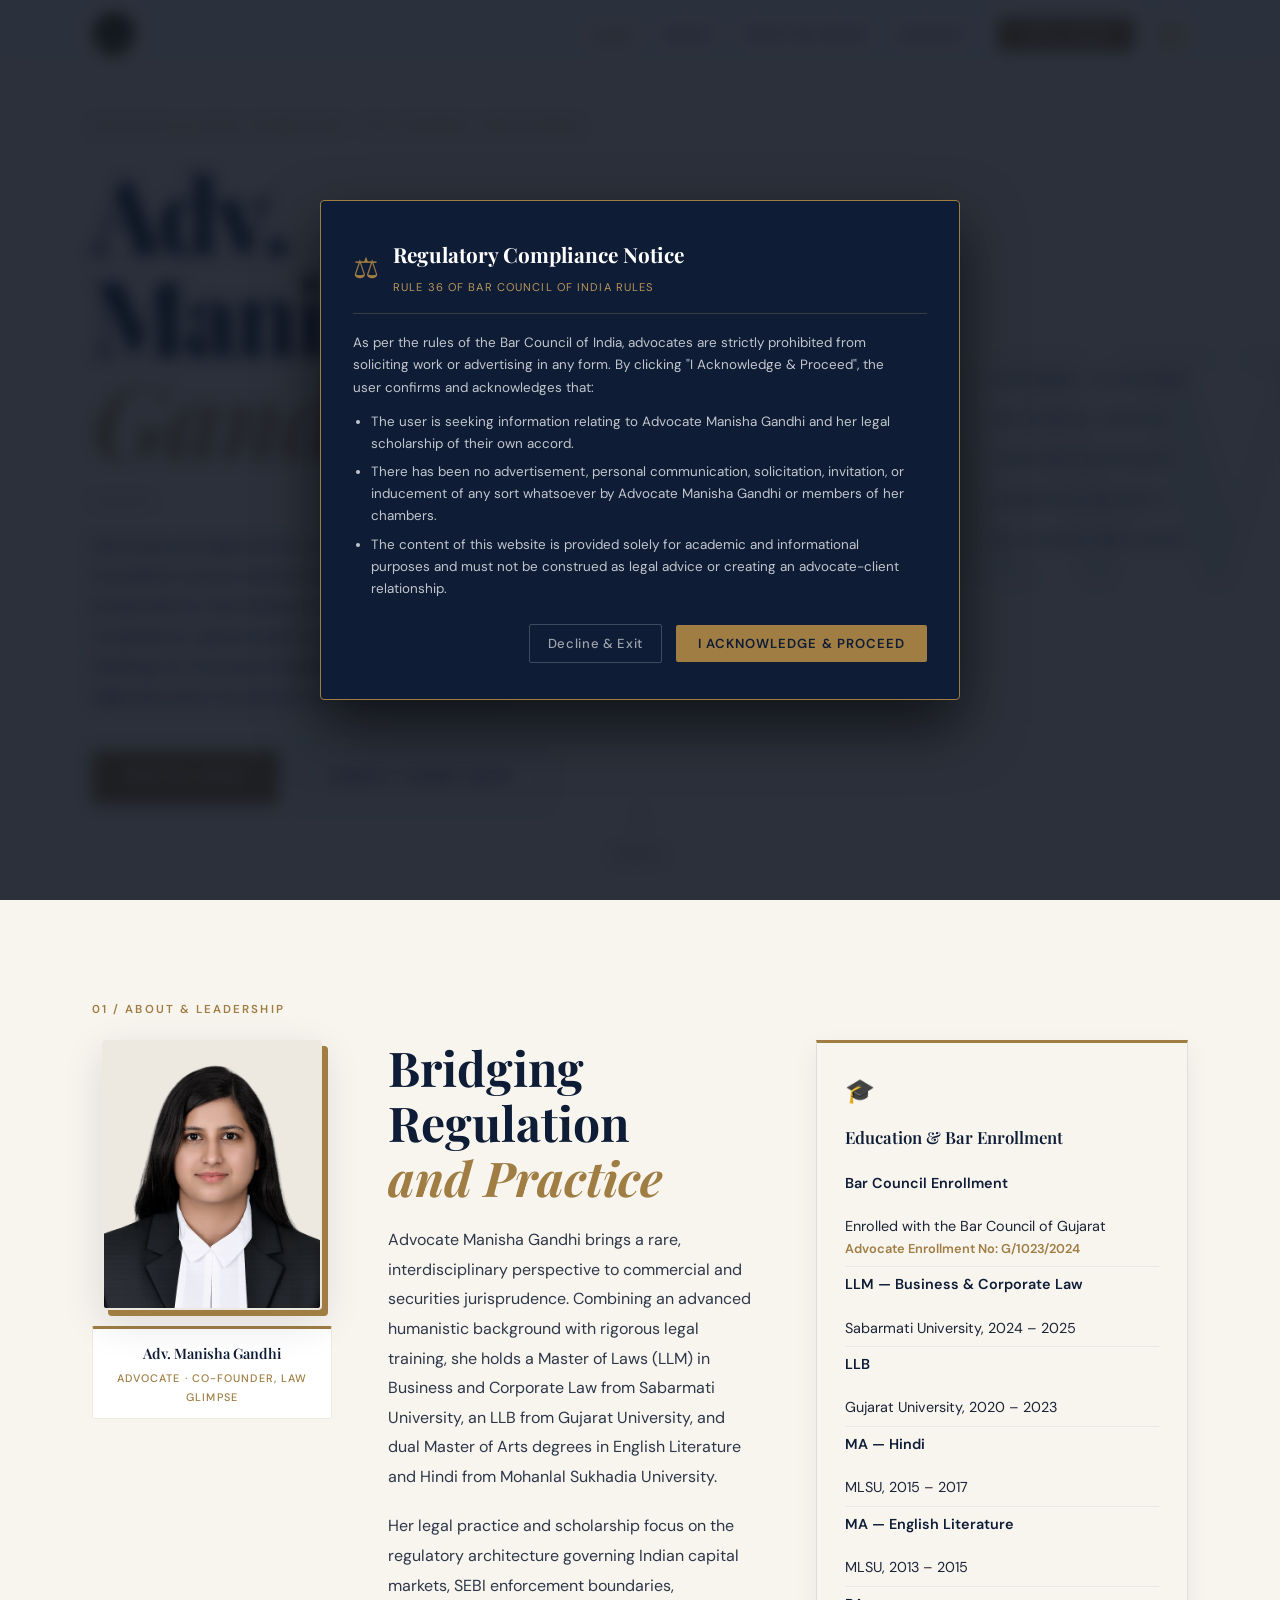
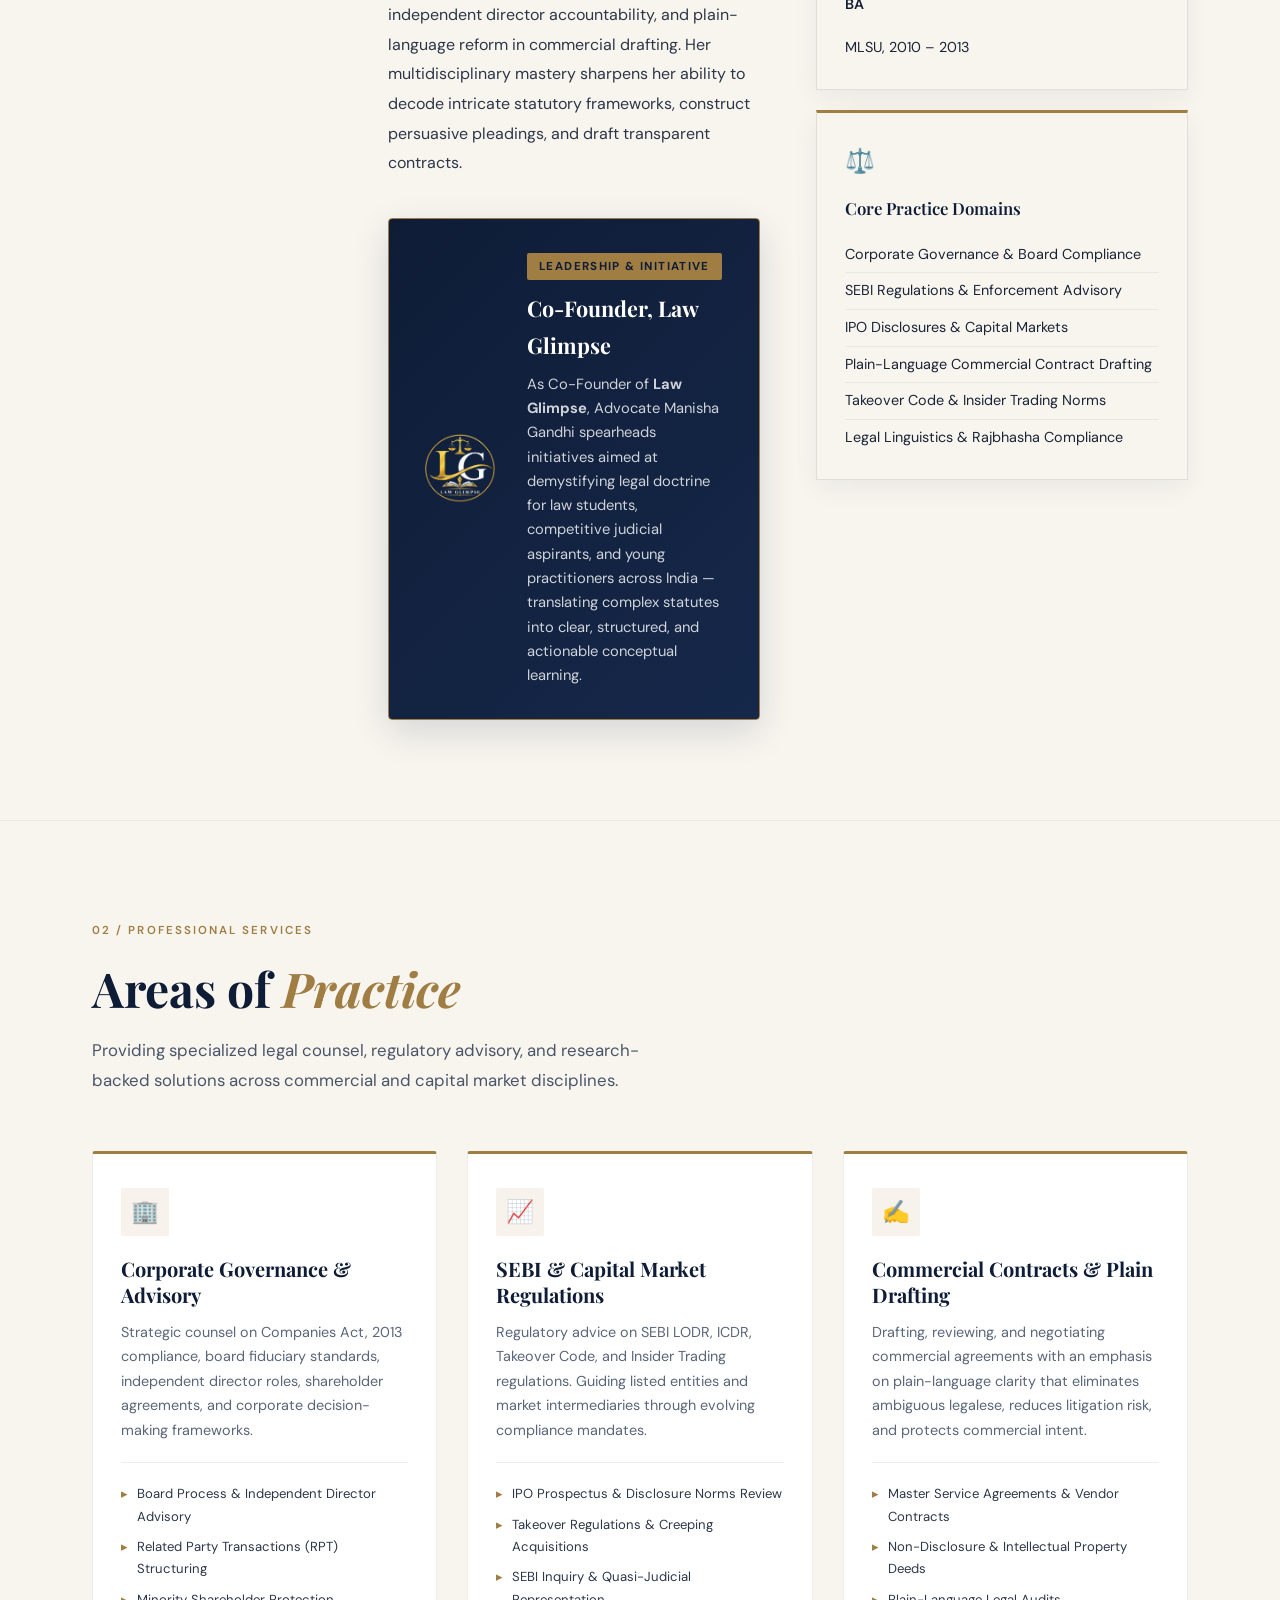
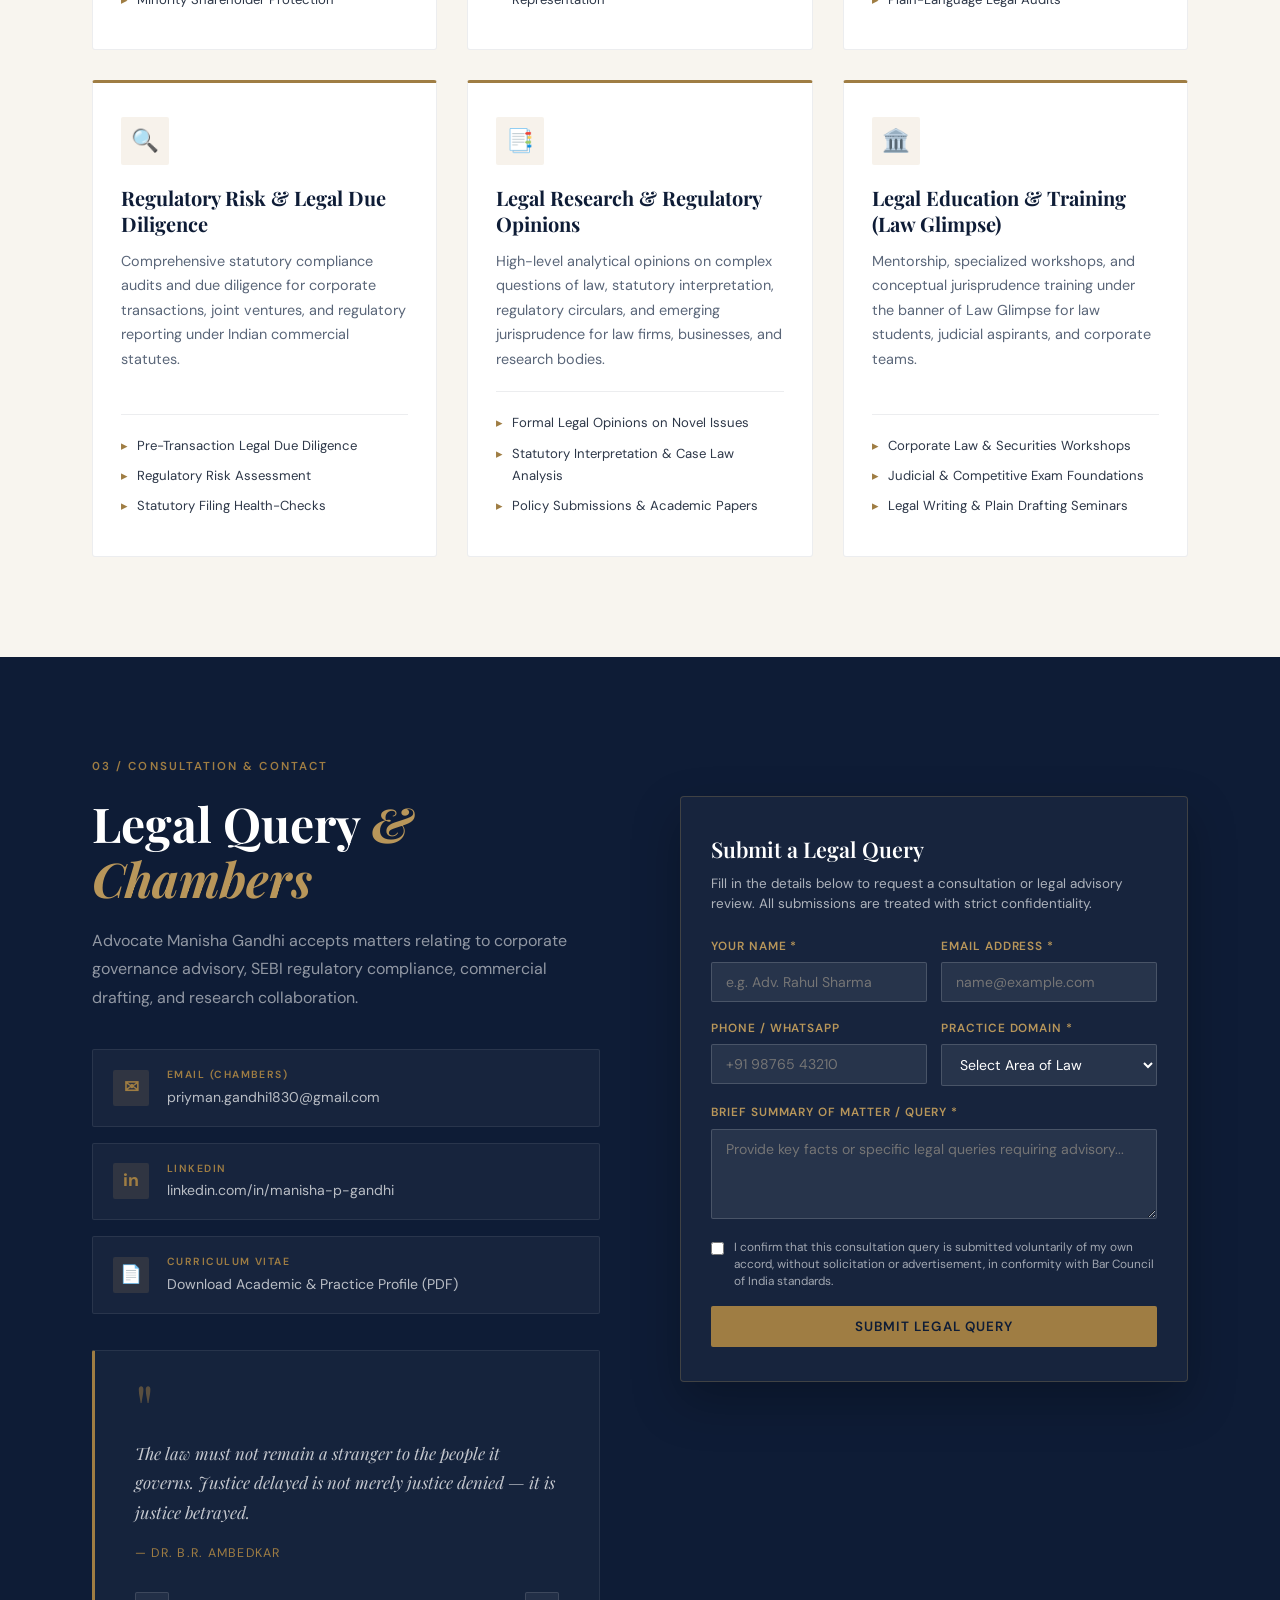
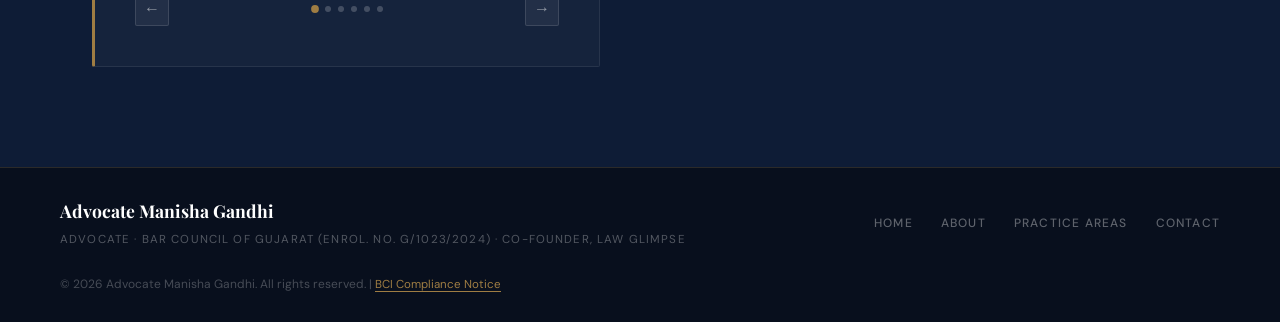
==== commit dd417516: "fix: both theme color updated both theme color updated" ====
--- a/index.html
+++ b/index.html
@@ -30,6 +30,14 @@
   <link rel="preconnect" href="https://fonts.googleapis.com" />
   <link rel="preconnect" href="https://fonts.gstatic.com" crossorigin />
   <link href="https://fonts.googleapis.com/css2?family=Playfair+Display:ital,wght@0,400;0,600;0,700;1,400;1,600&family=DM+Sans:wght@300;400;500;600&display=swap" rel="stylesheet" />
+
+  <!-- Theme Initializer (Defaults to light theme) -->
+  <script>
+    (function() {
+      var saved = localStorage.getItem('adv_theme') || 'light';
+      document.documentElement.setAttribute('data-theme', saved);
+    })();
+  </script>
 
   <!-- JSON-LD Structured Data: LegalService & Person -->
   <script type="application/ld+json">
@@ -41,6 +49,11 @@
         "@id": "https://adv-manisha.github.io/#advocate",
         "name": "Advocate Manisha Gandhi",
         "jobTitle": "Advocate & Legal Researcher",
+        "identifier": "G/1023/2024",
+        "memberOf": {
+          "@type": "Organization",
+          "name": "Bar Council of Gujarat"
+        },
         "worksFor": {
           "@type": "Organization",
           "name": "Law Glimpse",
@@ -114,19 +127,26 @@
       <a href="#home" class="nav-logo">
         <img src="logo.png" alt="Advocate Manisha Gandhi Logo" class="logo-img">
       </a>
-      <button class="hamburger" id="hamburger" aria-label="Open menu">
-        <span></span><span></span><span></span>
-      </button>
-      <ul class="nav-links" id="nav-links">
-        <li><a href="#home">Home</a></li>
-        <li><a href="#about">About</a></li>
-        <li><a href="#services">Practice Areas</a></li>
-        <li><a href="research.html">Research</a></li>
-        <li><a href="publications.html">Publications</a></li>
-        <li><a href="blog.html">Blog</a></li>
-        <li><a href="#contact">Contact</a></li>
-        <li><a href="#contact" class="nav-cta">Legal Query</a></li>
-      </ul>
+      <div class="nav-right">
+        <ul class="nav-links" id="nav-links">
+          <li><a href="#home">Home</a></li>
+          <li><a href="#about">About</a></li>
+          <li><a href="#services">Practice Areas</a></li>
+          <!-- Uncomment when ready to activate separate pages:
+          <li><a href="research.html">Research</a></li>
+          <li><a href="publications.html">Publications</a></li>
+          <li><a href="blog.html">Blog</a></li>
+          -->
+          <li><a href="#contact">Contact</a></li>
+          <li><a href="#contact" class="nav-cta">Legal Query</a></li>
+        </ul>
+        <button id="themeToggle" class="theme-toggle" aria-label="Toggle dark/light theme" title="Switch between Light and Dark Theme">
+          <span id="themeIcon">🌙</span>
+        </button>
+        <button class="hamburger" id="hamburger" aria-label="Open menu">
+          <span></span><span></span><span></span>
+        </button>
+      </div>
     </div>
   </nav>
 
@@ -158,10 +178,11 @@
           />
           <div class="photo-initials" aria-hidden="true">MG</div>
         </div>
-        <div class="hero-photo-tag">Corporate &amp; Securities Law</div>
+        <div class="hero-photo-tag">Advocate · Bar Council G/1023/2024</div>
       </div>
       <!-- Decorative rule block -->
       <div class="hero-rule-block" aria-hidden="true">
+        <span>Bar Council: G/1023/2024</span>
         <span>SEBI &amp; Capital Markets</span>
         <span>Corporate Governance</span>
         <span>Commercial Contracts</span>
@@ -210,7 +231,15 @@
           
           <!-- Law Glimpse Spotlight Box -->
           <div class="law-glimpse-card">
-            <div class="law-glimpse-icon">🏛️</div>
+            <div class="law-glimpse-logo-box">
+              <img
+                src="law-glimpse-logo.png"
+                alt="Law Glimpse Logo"
+                class="law-glimpse-logo-img"
+                onerror="this.style.display='none'; this.nextElementSibling.style.display='flex';"
+              />
+              <div class="law-glimpse-icon" style="display:none;">🏛️</div>
+            </div>
             <div class="law-glimpse-content">
               <span class="law-glimpse-badge">Leadership &amp; Initiative</span>
               <h3>Co-Founder, Law Glimpse</h3>
@@ -225,8 +254,13 @@
         <div class="about-details">
           <div class="detail-card">
             <div class="detail-icon">🎓</div>
-            <h3>Education &amp; Credentials</h3>
+            <h3>Education &amp; Bar Enrollment</h3>
             <ul>
+              <li>
+                <strong>Bar Council Enrollment</strong><br />
+                Enrolled with the Bar Council of Gujarat<br />
+                <span style="font-size: 0.8rem; color: var(--gold); font-weight: 600;">Advocate Enrollment No: G/1023/2024</span>
+              </li>
               <li>
                 <strong>LLM — Business &amp; Corporate Law</strong><br />
                 Sabarmati University, 2024 – 2025
@@ -370,7 +404,9 @@
 
   <!-- ========================================================
        SCHOLARLY HUB SPOTLIGHT (RESEARCH, PUBLICATIONS, BLOG)
-  ======================================================== -->
+       Uncomment when ready to display on the landing page:
+  ======================================================== -->
+  <!--
   <section class="section" style="background: #ffffff; border-top: 1px solid rgba(14, 28, 54, 0.08);">
     <div class="container">
       <div class="section-label">03 / Scholarship &amp; Insights</div>
@@ -417,13 +453,14 @@
       </div>
     </div>
   </section>
+  -->
 
   <!-- ========================================================
        CONTACT & CLIENT QUERY INTAKE HUB
   ======================================================== -->
   <section id="contact" class="section contact-section">
     <div class="container">
-      <div class="section-label">04 / Consultation &amp; Contact</div>
+      <div class="section-label">03 / Consultation &amp; Contact</div>
       <div class="contact-inner" style="align-items: flex-start;">
 
         <!-- Left: Direct Details & Quotes Carousel -->
@@ -569,15 +606,17 @@
     <div class="footer-inner">
       <div class="footer-left">
         <span class="footer-logo">Advocate Manisha Gandhi</span>
-        <span class="footer-tagline">Advocate · Co-Founder, Law Glimpse · LLM Business &amp; Corporate Law</span>
+        <span class="footer-tagline">Advocate · Bar Council of Gujarat (Enrol. No. G/1023/2024) · Co-Founder, Law Glimpse</span>
       </div>
       <nav class="footer-nav" aria-label="Footer navigation">
         <a href="#home">Home</a>
         <a href="#about">About</a>
         <a href="#services">Practice Areas</a>
+        <!-- Uncomment when ready:
         <a href="research.html">Research</a>
         <a href="publications.html">Publications</a>
         <a href="blog.html">Blog</a>
+        -->
         <a href="#contact">Contact</a>
       </nav>
       <div class="footer-right">
--- a/style.css
+++ b/style.css
@@ -1,25 +1,79 @@
 /* ============================================================
-   style.css — Manisha Gandhi Law Portfolio
-   Design: Editorial legal aesthetic — navy, ivory, warm gold
+   style.css — Advocate Manisha Gandhi Law Portfolio
+   Design: Editorial legal aesthetic — Navy, Warm Gold, Ivory
+   Themes: Light (Default) & Dark
    Fonts: Playfair Display (display) + DM Sans (body)
    ============================================================ */
  
 /* -----------------------------------------------------------
    1. CSS CUSTOM PROPERTIES (Design Tokens)
 ----------------------------------------------------------- */
-:root {
-  /* Colors */
-  --navy:        #0e1c36;
-  --navy-mid:    #1a2f52;
-  --navy-light:  #2a4475;
-  --ivory:       #f8f5ef;
-  --ivory-dark:  #ede9e1;
-  --gold:        #b8965a;
-  --gold-light:  #d4ad72;
-  --charcoal:    #3a3a3a;
-  --grey:        #6e6e6e;
-  --grey-light:  #c8c8c8;
-  --white:       #ffffff;
+:root, html[data-theme="light"] {
+  /* Theme: Light (Default) */
+  --bg-primary:        #f8f5ef;
+  --bg-secondary:      #f0ece3;
+  --bg-card:           #ffffff;
+  --bg-card-hover:     #ffffff;
+  --text-primary:      #1a2436;
+  --text-secondary:    #4a5568;
+  --text-muted:        #718096;
+  --title-color:       #0e1c36;
+  --border-color:      rgba(14, 28, 54, 0.1);
+  --border-light:      rgba(14, 28, 54, 0.06);
+  --card-shadow:       0 8px 24px rgba(14, 28, 54, 0.06);
+ 
+  /* Navbar */
+  --bg-nav:            rgba(248, 245, 239, 0.94);
+  --bg-nav-scrolled:   rgba(255, 255, 255, 0.97);
+  --nav-text:          #0e1c36;
+  --nav-text-dim:      rgba(14, 28, 54, 0.72);
+  --nav-border:        rgba(159, 125, 67, 0.22);
+  --hamburger-bar:     #0e1c36;
+ 
+  /* Hero */
+  --hero-bg:           #f3eee3;
+  --hero-bg-text:      rgba(14, 28, 54, 0.035);
+  --hero-name:         #0e1c36;
+  --hero-intro:        #445166;
+  --hero-rule-color:   #2d3748;
+  --hero-rule-border:  rgba(14, 28, 54, 0.12);
+  --btn-outline-text:  #0e1c36;
+  --btn-outline-border: rgba(14, 28, 54, 0.35);
+ 
+  /* Accents */
+  --gold:              #9f7d43;
+  --gold-light:        #b8965a;
+  --gold-bg:           rgba(159, 125, 67, 0.1);
+ 
+  /* Contact Section */
+  --contact-bg:        #0e1c36;
+  --contact-text:      #ffffff;
+  --contact-text-dim:  rgba(255, 255, 255, 0.65);
+ 
+  /* Footer */
+  --footer-bg:         #080f1d;
+  --footer-text:       rgba(255, 255, 255, 0.6);
+ 
+  /* Modals */
+  --modal-bg:          #ffffff;
+  --modal-text:        #0e1c36;
+  --modal-border:      #9f7d43;
+ 
+  /* Standalone Page Hero */
+  --page-hero-bg:      #ede7dc;
+  --page-hero-title:   #0e1c36;
+  --page-hero-lead:    #4a5568;
+ 
+  /* Legacy aliases for backward compatibility */
+  --navy:              #0e1c36;
+  --navy-mid:          #1a2f52;
+  --navy-light:        #2a4475;
+  --ivory:             #f8f5ef;
+  --ivory-dark:        #ede9e1;
+  --charcoal:          #2d3748;
+  --grey:              #5a6679;
+  --grey-light:        #c8c8c8;
+  --white:             #ffffff;
  
   /* Typography */
   --font-display: 'Playfair Display', Georgia, serif;
@@ -31,6 +85,73 @@
  
   /* Transitions */
   --ease:         cubic-bezier(0.25, 0.46, 0.45, 0.94);
+}
+ 
+html[data-theme="dark"] {
+  /* Theme: Dark */
+  --bg-primary:        #09101c;
+  --bg-secondary:      #0e1829;
+  --bg-card:           #122036;
+  --bg-card-hover:     #162742;
+  --text-primary:      #f4f6fa;
+  --text-secondary:    #a3b2c8;
+  --text-muted:        #6b7c96;
+  --title-color:       #ffffff;
+  --border-color:      rgba(184, 150, 90, 0.25);
+  --border-light:      rgba(255, 255, 255, 0.08);
+  --card-shadow:       0 12px 32px rgba(0, 0, 0, 0.35);
+ 
+  /* Navbar */
+  --bg-nav:            rgba(9, 16, 28, 0.95);
+  --bg-nav-scrolled:   rgba(9, 16, 28, 0.98);
+  --nav-text:          #ffffff;
+  --nav-text-dim:      rgba(255, 255, 255, 0.75);
+  --nav-border:        rgba(184, 150, 90, 0.25);
+  --hamburger-bar:     #ffffff;
+ 
+  /* Hero */
+  --hero-bg:           #09101c;
+  --hero-bg-text:      rgba(255, 255, 255, 0.03);
+  --hero-name:         #ffffff;
+  --hero-intro:        rgba(255, 255, 255, 0.7);
+  --hero-rule-color:   rgba(255, 255, 255, 0.65);
+  --hero-rule-border:  rgba(255, 255, 255, 0.12);
+  --btn-outline-text:  rgba(255, 255, 255, 0.85);
+  --btn-outline-border: rgba(255, 255, 255, 0.3);
+ 
+  /* Accents */
+  --gold:              #b8965a;
+  --gold-light:        #d4ad72;
+  --gold-bg:           rgba(184, 150, 90, 0.18);
+ 
+  /* Contact Section */
+  --contact-bg:        #070d18;
+  --contact-text:      #ffffff;
+  --contact-text-dim:  rgba(255, 255, 255, 0.65);
+ 
+  /* Footer */
+  --footer-bg:         #04070d;
+  --footer-text:       rgba(255, 255, 255, 0.45);
+ 
+  /* Modals */
+  --modal-bg:          #0e1c36;
+  --modal-text:        #ffffff;
+  --modal-border:      #b8965a;
+ 
+  /* Standalone Page Hero */
+  --page-hero-bg:      #09101c;
+  --page-hero-title:   #ffffff;
+  --page-hero-lead:    rgba(255, 255, 255, 0.75);
+ 
+  /* Legacy aliases for dark mode */
+  --navy:              #09101c;
+  --navy-mid:          #122036;
+  --navy-light:        #1d3152;
+  --ivory:             #09101c;
+  --ivory-dark:        #0e1829;
+  --charcoal:          #f4f6fa;
+  --grey:              #a3b2c8;
+  --grey-light:        #334155;
 }
  
 /* -----------------------------------------------------------
@@ -50,11 +171,12 @@
 body {
   font-family: var(--font-body);
   font-weight: 400;
-  color: var(--charcoal);
-  background-color: var(--ivory);
+  color: var(--text-primary);
+  background-color: var(--bg-primary);
   line-height: 1.7;
   overflow-x: hidden;
   -webkit-font-smoothing: antialiased;
+  transition: background-color 0.3s ease, color 0.3s ease;
 }
  
 img { max-width: 100%; display: block; }
@@ -88,7 +210,7 @@
   font-family: var(--font-display);
   font-size: clamp(2rem, 4vw, 3rem);
   font-weight: 700;
-  color: var(--navy);
+  color: var(--title-color);
   line-height: 1.15;
   margin-bottom: 20px;
 }
@@ -100,7 +222,7 @@
  
 .section-subtitle {
   max-width: 560px;
-  color: var(--grey);
+  color: var(--text-secondary);
   font-size: 1.05rem;
   margin-bottom: 56px;
   line-height: 1.75;
@@ -115,13 +237,16 @@
   left: 0;
   right: 0;
   z-index: 1000;
-  transition: background 0.35s var(--ease), box-shadow 0.35s var(--ease);
+  background: var(--bg-nav);
+  backdrop-filter: blur(8px);
+  border-bottom: 1px solid var(--nav-border);
+  transition: background 0.35s var(--ease), box-shadow 0.35s var(--ease), border-color 0.35s;
 }
  
 #navbar.scrolled {
-  background: rgba(14, 28, 54, 0.97);
-  backdrop-filter: blur(10px);
-  box-shadow: 0 1px 0 rgba(184, 150, 90, 0.25);
+  background: var(--bg-nav-scrolled);
+  backdrop-filter: blur(12px);
+  box-shadow: 0 1px 0 var(--nav-border);
 }
  
 .nav-inner {
@@ -135,31 +260,25 @@
 }
  
 .nav-logo {
-  font-family: var(--font-display);
-  font-size: 1.5rem;
-  font-weight: 700;
-  color: var(--white);
-  letter-spacing: -0.02em;
-}
-
-.nav-logo {
-  display: flex;
-  align-items: center;
-}
-
+  display: flex;
+  align-items: center;
+}
+ 
 .logo-img {
-  height: 45px;
-  filter: brightness(1.1);
-}
-
-.logo-dot {
-  color: var(--gold);
+  height: 44px;
+  filter: brightness(1.05);
+}
+ 
+.nav-right {
+  display: flex;
+  align-items: center;
+  gap: 18px;
 }
  
 .nav-links {
   display: flex;
   align-items: center;
-  gap: 36px;
+  gap: 32px;
 }
  
 .nav-links a {
@@ -167,7 +286,7 @@
   font-weight: 500;
   letter-spacing: 0.08em;
   text-transform: uppercase;
-  color: rgba(255, 255, 255, 0.75);
+  color: var(--nav-text-dim);
   transition: color 0.2s;
   position: relative;
 }
@@ -185,35 +304,58 @@
  
 .nav-links a:hover,
 .nav-links a:focus {
-  color: var(--white);
+  color: var(--nav-text);
 }
  
 .nav-links a:hover::after {
   width: 100%;
 }
-
+ 
 .nav-links a.active {
   color: var(--gold);
 }
-
+ 
 .nav-links a.active::after {
   width: 100%;
 }
  
 .nav-cta {
   background: var(--gold) !important;
-  color: var(--navy) !important;
+  color: #ffffff !important;
   padding: 8px 20px;
   border-radius: 2px;
   letter-spacing: 0.06em !important;
   font-weight: 600 !important;
-  transition: background 0.2s, color 0.2s !important;
+  transition: background 0.2s, transform 0.15s !important;
 }
  
 .nav-cta::after { display: none !important; }
  
 .nav-cta:hover {
   background: var(--gold-light) !important;
+  transform: translateY(-1px);
+}
+ 
+/* Theme Toggle Button */
+.theme-toggle {
+  background: var(--gold-bg);
+  border: 1px solid var(--nav-border);
+  color: var(--nav-text);
+  width: 36px;
+  height: 36px;
+  border-radius: 50%;
+  display: inline-flex;
+  align-items: center;
+  justify-content: center;
+  cursor: pointer;
+  font-size: 1.05rem;
+  transition: background 0.2s, transform 0.2s, border-color 0.2s;
+  flex-shrink: 0;
+}
+ 
+.theme-toggle:hover {
+  background: var(--gold);
+  transform: rotate(15deg);
 }
  
 /* Hamburger (mobile) */
@@ -231,7 +373,7 @@
   display: block;
   width: 24px;
   height: 2px;
-  background: var(--white);
+  background: var(--hamburger-bar);
   transition: transform 0.3s var(--ease), opacity 0.3s;
 }
  
@@ -240,7 +382,7 @@
 ----------------------------------------------------------- */
 .hero {
   min-height: 100vh;
-  background: var(--navy);
+  background: var(--hero-bg);
   display: flex;
   align-items: center;
   position: relative;
@@ -248,6 +390,7 @@
   padding: 100px 32px 80px;
   gap: 40px;
   max-width: 100%;
+  transition: background 0.3s ease;
 }
  
 /* Giant background text */
@@ -259,7 +402,7 @@
   font-family: var(--font-display);
   font-size: clamp(200px, 25vw, 320px);
   font-weight: 700;
-  color: rgba(255, 255, 255, 0.03);
+  color: var(--hero-bg-text);
   letter-spacing: -0.04em;
   user-select: none;
   pointer-events: none;
@@ -287,7 +430,7 @@
   font-family: var(--font-display);
   font-size: clamp(3.5rem, 8vw, 6.5rem);
   font-weight: 700;
-  color: var(--white);
+  color: var(--hero-name);
   line-height: 1;
   letter-spacing: -0.02em;
   margin-bottom: 32px;
@@ -308,7 +451,7 @@
  
 .hero-intro {
   font-size: 1.05rem;
-  color: rgba(255, 255, 255, 0.65);
+  color: var(--hero-intro);
   max-width: 480px;
   line-height: 1.8;
   margin-bottom: 40px;
@@ -323,7 +466,7 @@
 .btn-primary {
   display: inline-block;
   background: var(--gold);
-  color: var(--navy);
+  color: #ffffff;
   font-size: 0.82rem;
   font-weight: 600;
   letter-spacing: 0.08em;
@@ -340,8 +483,8 @@
  
 .btn-outline {
   display: inline-block;
-  border: 1px solid rgba(255, 255, 255, 0.3);
-  color: rgba(255, 255, 255, 0.75);
+  border: 1px solid var(--btn-outline-border);
+  color: var(--btn-outline-text);
   font-size: 0.82rem;
   font-weight: 500;
   letter-spacing: 0.08em;
@@ -430,7 +573,7 @@
   font-weight: 600;
   letter-spacing: 0.16em;
   text-transform: uppercase;
-  color: rgba(255, 255, 255, 0.35);
+  color: var(--hero-rule-color);
   text-align: center;
 }
  
@@ -448,9 +591,9 @@
   font-weight: 500;
   letter-spacing: 0.16em;
   text-transform: uppercase;
-  color: rgba(255, 255, 255, 0.3);
+  color: var(--hero-rule-color);
   padding: 10px 0;
-  border-bottom: 1px solid rgba(255, 255, 255, 0.06);
+  border-bottom: 1px solid var(--hero-rule-border);
   white-space: nowrap;
   transition: color 0.3s;
 }
@@ -488,7 +631,7 @@
   font-size: 0.65rem;
   letter-spacing: 0.18em;
   text-transform: uppercase;
-  color: rgba(255, 255, 255, 0.3);
+  color: var(--hero-rule-color);
 }
  
 @keyframes scrollPulse {
@@ -500,7 +643,7 @@
    6. ABOUT SECTION
 ----------------------------------------------------------- */
 .about-section {
-  background: var(--ivory);
+  background: var(--bg-primary);
 }
  
 .about-grid {
@@ -610,16 +753,17 @@
 }
  
 .detail-card {
-  background: var(--white);
-  border: 1px solid var(--ivory-dark);
+  background: var(--card-bg);
+  border: 1px solid var(--border-color);
   border-top: 3px solid var(--gold);
   padding: 28px 28px 24px;
   margin-bottom: 20px;
+  box-shadow: var(--card-shadow);
   transition: box-shadow 0.25s var(--ease), transform 0.25s var(--ease);
 }
  
 .detail-card:hover {
-  box-shadow: 0 12px 40px rgba(14, 28, 54, 0.08);
+  box-shadow: 0 12px 40px rgba(14, 28, 54, 0.12);
   transform: translateY(-3px);
 }
  
@@ -632,15 +776,15 @@
   font-family: var(--font-display);
   font-size: 1.05rem;
   font-weight: 600;
-  color: var(--navy);
+  color: var(--title-color);
   margin-bottom: 14px;
 }
  
 .detail-card ul li {
   font-size: 0.9rem;
-  color: var(--charcoal);
+  color: var(--text-primary);
   padding: 7px 0;
-  border-bottom: 1px solid var(--ivory-dark);
+  border-bottom: 1px solid var(--border-light);
   line-height: 1.5;
 }
  
@@ -650,7 +794,7 @@
  
 .detail-card ul li strong {
   display: block;
-  color: var(--navy);
+  color: var(--title-color);
   font-weight: 600;
 }
  
@@ -658,19 +802,13 @@
    7. RESEARCH SECTION
 ----------------------------------------------------------- */
 .research-section {
-  background: var(--navy);
-}
- 
-.research-section .section-label,
-.research-section .section-title,
-.research-section .section-subtitle {
-  color: inherit;
+  background: var(--bg-primary);
 }
  
 .research-section .section-label { color: var(--gold); }
-.research-section .section-title { color: var(--white); }
-.research-section .section-title em { color: var(--gold-light); }
-.research-section .section-subtitle { color: rgba(255,255,255,0.5); }
+.research-section .section-title { color: var(--title-color); }
+.research-section .section-title em { color: var(--gold); }
+.research-section .section-subtitle { color: var(--text-secondary); }
  
 .research-grid {
   display: grid;
@@ -679,10 +817,11 @@
 }
  
 .research-card {
-  background: rgba(255, 255, 255, 0.04);
-  border: 1px solid rgba(255, 255, 255, 0.08);
+  background: var(--card-bg);
+  border: 1px solid var(--border-color);
   padding: 36px 32px 28px;
-  border-radius: 2px;
+  border-radius: 3px;
+  box-shadow: var(--card-shadow);
   transition: background 0.3s, border-color 0.3s, transform 0.25s var(--ease);
   display: flex;
   flex-direction: column;
@@ -690,8 +829,7 @@
 }
  
 .research-card:hover {
-  background: rgba(255, 255, 255, 0.07);
-  border-color: rgba(184, 150, 90, 0.4);
+  border-color: var(--gold);
   transform: translateY(-4px);
 }
  
@@ -712,20 +850,20 @@
   font-family: var(--font-display);
   font-size: 1.05rem;
   font-weight: 600;
-  color: var(--white);
+  color: var(--title-color);
   line-height: 1.4;
 }
  
 .card-abstract {
   font-size: 0.88rem;
-  color: rgba(255, 255, 255, 0.55);
+  color: var(--text-secondary);
   line-height: 1.8;
   flex: 1;
 }
  
 .card-meta {
   font-size: 0.75rem;
-  color: rgba(255, 255, 255, 0.3);
+  color: var(--text-muted);
   letter-spacing: 0.05em;
 }
  
@@ -749,7 +887,7 @@
    8. PUBLICATIONS & CONFERENCES
 ----------------------------------------------------------- */
 .publications-section {
-  background: var(--ivory-dark);
+  background: var(--bg-primary);
 }
  
 .pub-columns {
@@ -762,7 +900,7 @@
   font-family: var(--font-display);
   font-size: 1.15rem;
   font-weight: 600;
-  color: var(--navy);
+  color: var(--title-color);
   margin-bottom: 28px;
   padding-bottom: 12px;
   border-bottom: 2px solid var(--gold);
@@ -772,7 +910,7 @@
   display: flex;
   gap: 24px;
   padding: 20px 0;
-  border-bottom: 1px solid rgba(14, 28, 54, 0.08);
+  border-bottom: 1px solid var(--border-light);
 }
  
 .pub-entry:last-child {
@@ -790,7 +928,7 @@
  
 .pub-title {
   font-size: 0.92rem;
-  color: var(--navy);
+  color: var(--title-color);
   font-weight: 500;
   line-height: 1.5;
   margin-bottom: 5px;
@@ -798,7 +936,7 @@
  
 .pub-venue {
   font-size: 0.8rem;
-  color: var(--grey);
+  color: var(--text-secondary);
   line-height: 1.5;
 }
  
@@ -824,7 +962,7 @@
    9. BLOG SECTION
 ----------------------------------------------------------- */
 .blog-section {
-  background: var(--ivory);
+  background: var(--bg-primary);
 }
  
 .blog-grid {
@@ -834,23 +972,24 @@
 }
  
 .blog-card {
-  background: var(--white);
-  border: 1px solid var(--ivory-dark);
+  background: var(--card-bg);
+  border: 1px solid var(--border-color);
   padding: 32px 28px 28px;
   display: flex;
   flex-direction: column;
   gap: 12px;
+  box-shadow: var(--card-shadow);
   transition: box-shadow 0.3s var(--ease), transform 0.25s var(--ease);
   border-radius: 2px;
 }
  
 .blog-card:hover {
-  box-shadow: 0 16px 48px rgba(14, 28, 54, 0.1);
+  box-shadow: 0 16px 48px rgba(14, 28, 54, 0.12);
   transform: translateY(-4px);
 }
  
 .blog-card.featured {
-  border-top: 4px solid var(--navy);
+  border-top: 4px solid var(--gold);
 }
  
 .blog-tag {
@@ -858,12 +997,12 @@
   font-weight: 700;
   letter-spacing: 0.14em;
   text-transform: uppercase;
-  color: var(--navy-light);
+  color: var(--gold);
 }
  
 .blog-date {
   font-size: 0.75rem;
-  color: var(--grey-light);
+  color: var(--text-muted);
   letter-spacing: 0.06em;
 }
  
@@ -871,7 +1010,7 @@
   font-family: var(--font-display);
   font-size: 1.1rem;
   font-weight: 600;
-  color: var(--navy);
+  color: var(--title-color);
   line-height: 1.35;
 }
  
@@ -881,7 +1020,7 @@
  
 .blog-card p {
   font-size: 0.88rem;
-  color: var(--grey);
+  color: var(--text-secondary);
   line-height: 1.8;
   flex: 1;
 }
@@ -1349,6 +1488,20 @@
   margin-bottom: 10px;
 }
 
+.law-glimpse-logo-box {
+  flex-shrink: 0;
+  display: flex;
+  align-items: center;
+  justify-content: center;
+}
+
+.law-glimpse-logo-img {
+  max-height: 70px;
+  max-width: 140px;
+  object-fit: contain;
+  border-radius: 4px;
+}
+
 .law-glimpse-icon {
   font-size: 2.8rem;
   flex-shrink: 0;
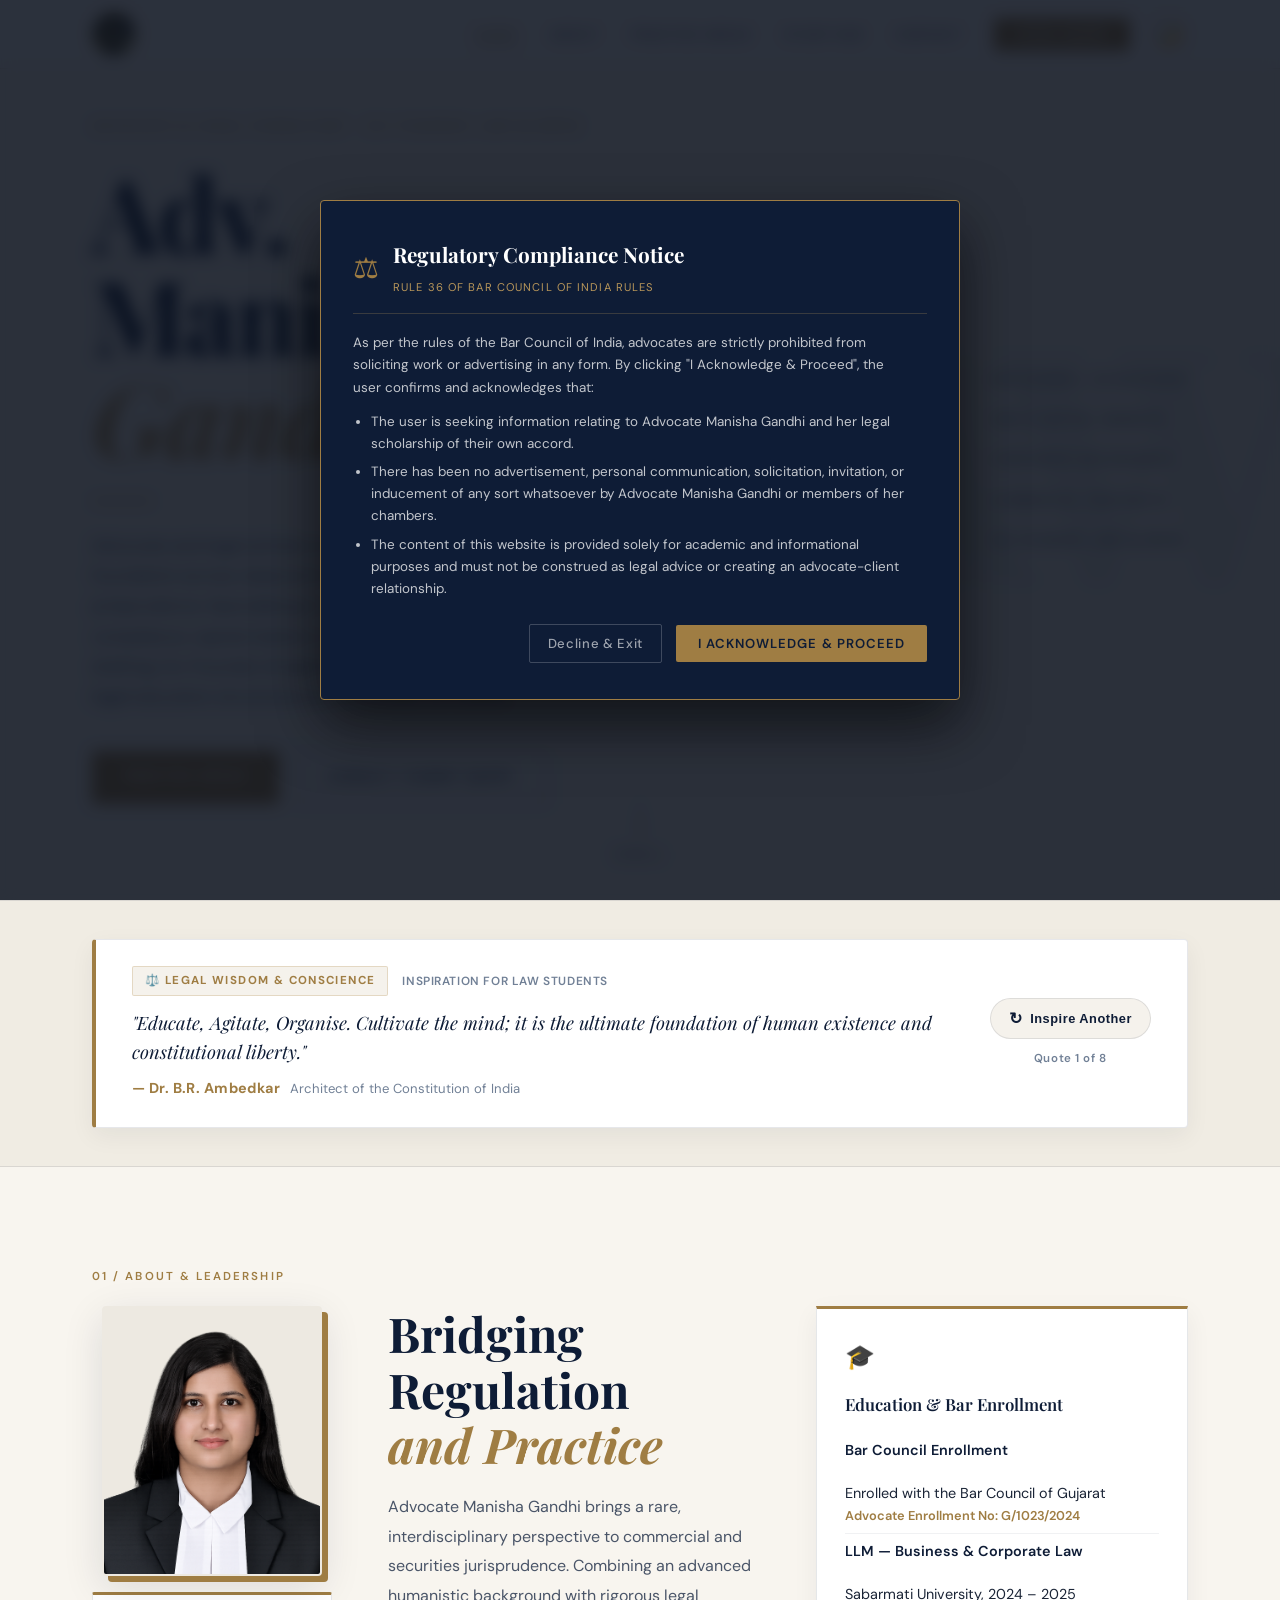
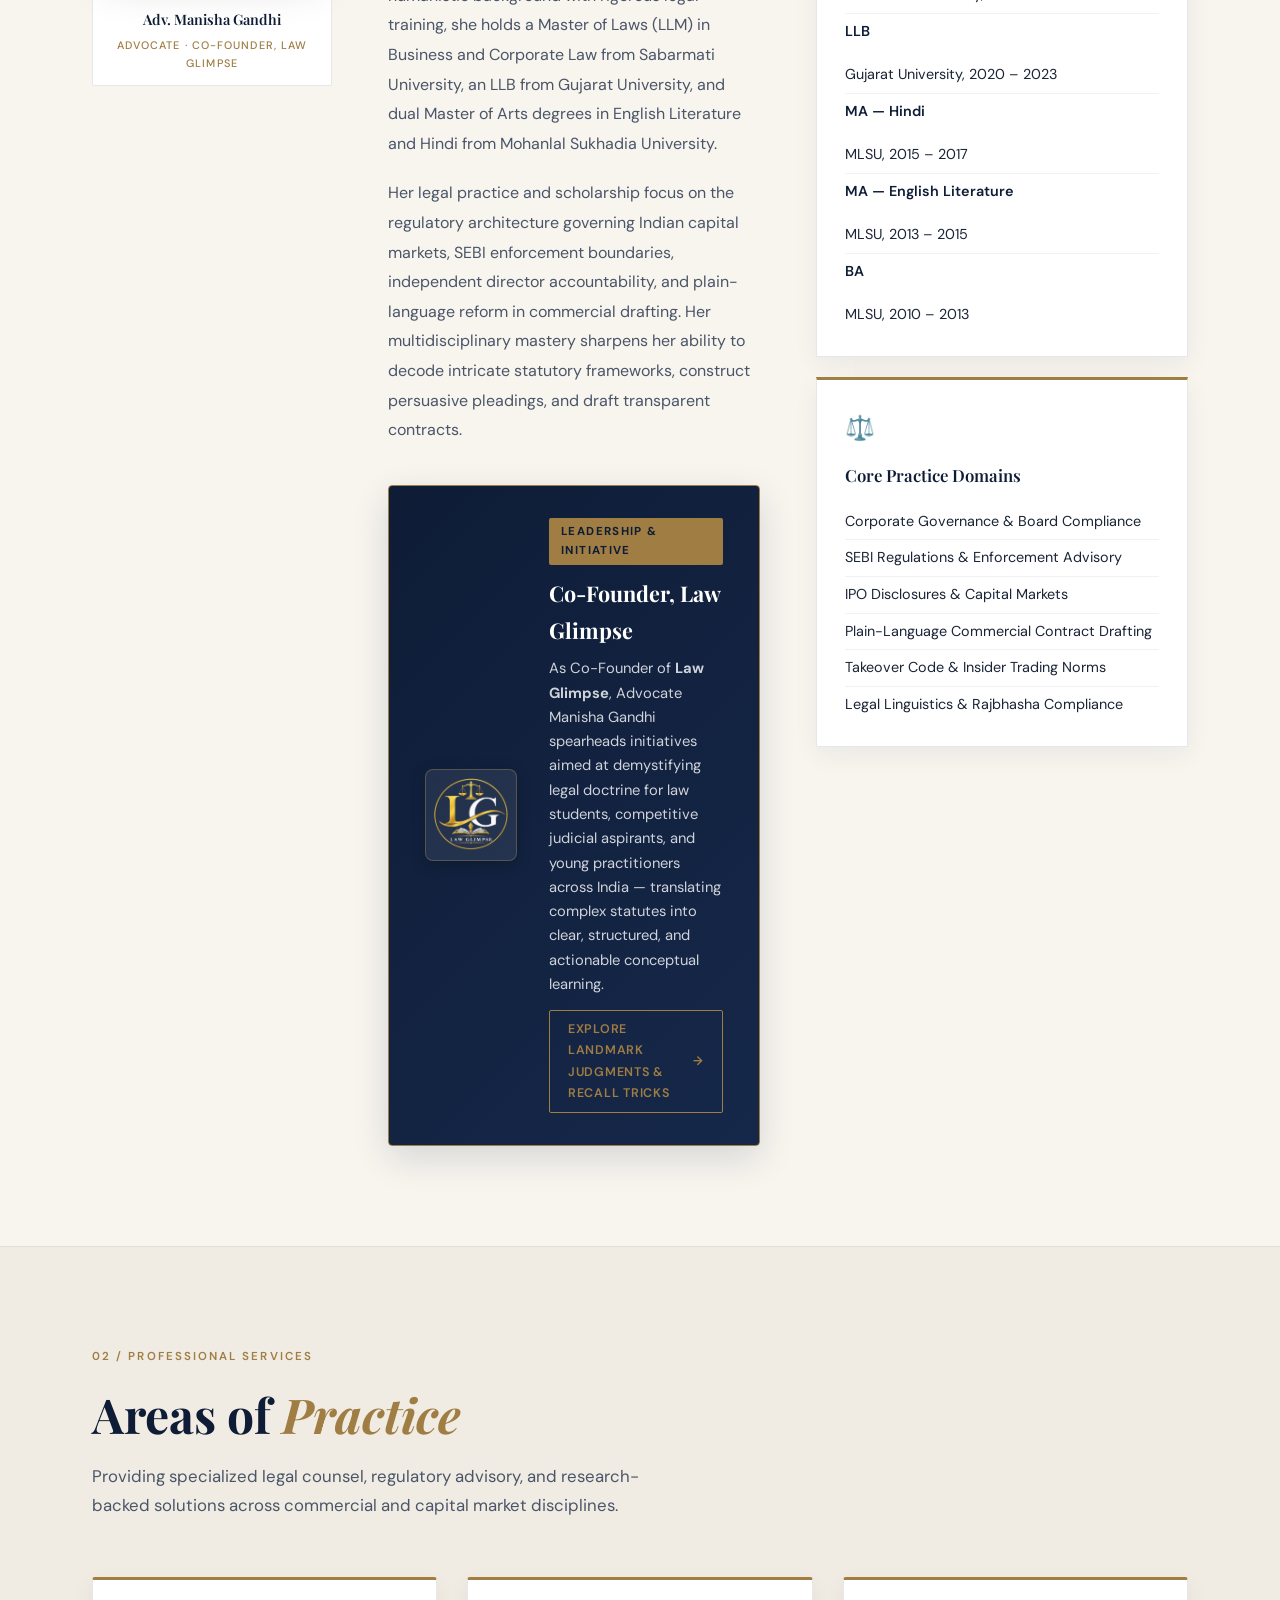
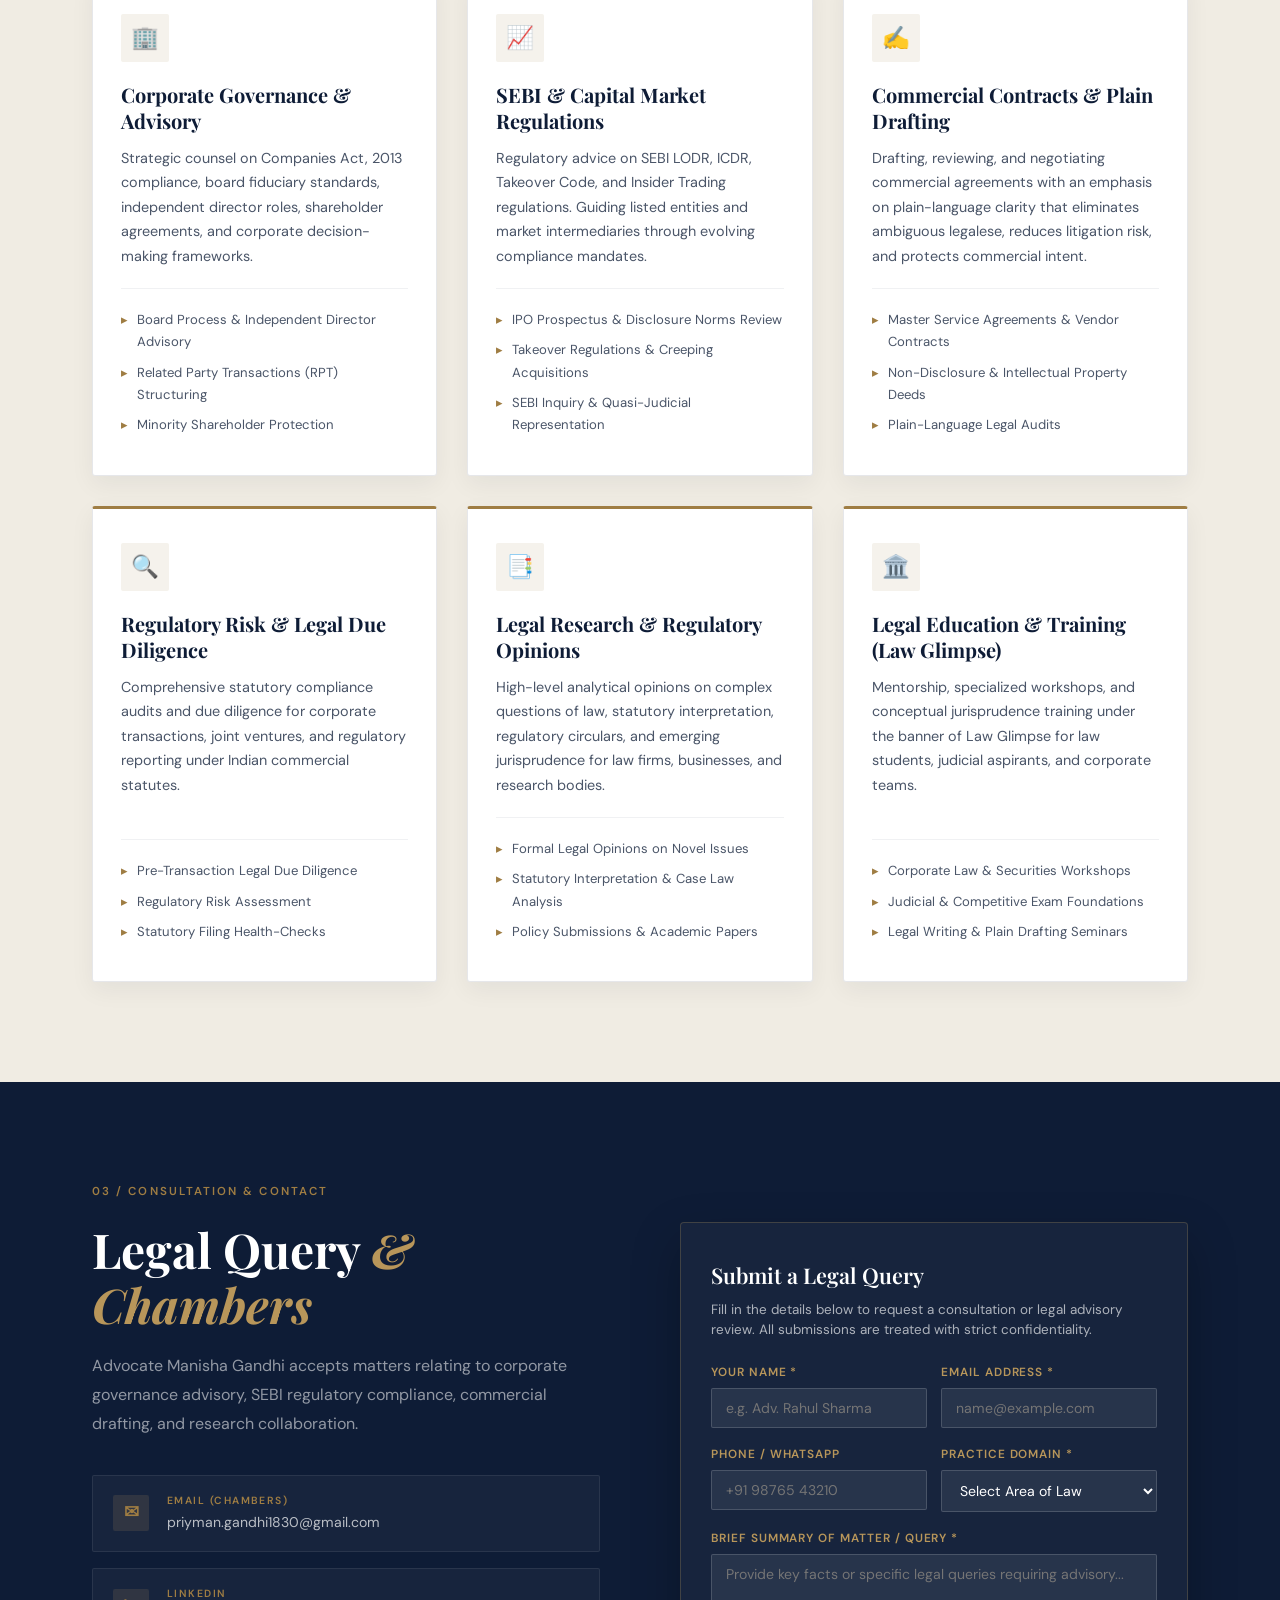
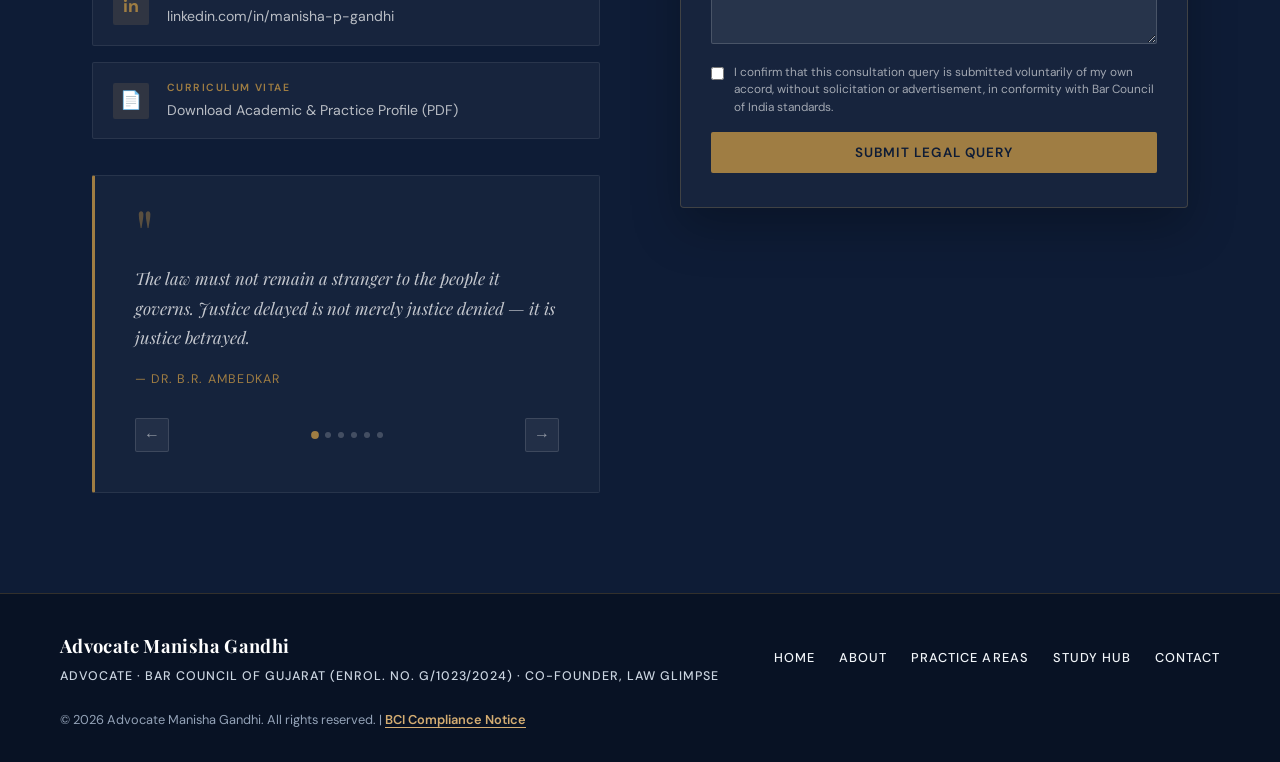
==== commit f60e8155: "fix: added study tab added study tab" ====
--- a/index.html
+++ b/index.html
@@ -1,5 +1,5 @@
 <!DOCTYPE html>
-<html lang="en">
+<html lang="en" data-theme="light">
 <head>
   <meta charset="UTF-8" />
   <meta name="viewport" content="width=device-width, initial-scale=1.0" />
@@ -31,11 +31,12 @@
   <link rel="preconnect" href="https://fonts.gstatic.com" crossorigin />
   <link href="https://fonts.googleapis.com/css2?family=Playfair+Display:ital,wght@0,400;0,600;0,700;1,400;1,600&family=DM+Sans:wght@300;400;500;600&display=swap" rel="stylesheet" />
 
-  <!-- Theme Initializer (Defaults to light theme) -->
+  <!-- Theme Initializer (Strictly defaults to light theme) -->
   <script>
     (function() {
-      var saved = localStorage.getItem('adv_theme') || 'light';
-      document.documentElement.setAttribute('data-theme', saved);
+      var saved = localStorage.getItem('adv_theme');
+      var theme = (saved === 'dark') ? 'dark' : 'light';
+      document.documentElement.setAttribute('data-theme', theme);
     })();
   </script>
 
@@ -132,6 +133,7 @@
           <li><a href="#home">Home</a></li>
           <li><a href="#about">About</a></li>
           <li><a href="#services">Practice Areas</a></li>
+          <li><a href="study.html">Study Hub</a></li>
           <!-- Uncomment when ready to activate separate pages:
           <li><a href="research.html">Research</a></li>
           <li><a href="publications.html">Publications</a></li>
@@ -139,10 +141,12 @@
           -->
           <li><a href="#contact">Contact</a></li>
           <li><a href="#contact" class="nav-cta">Legal Query</a></li>
+          <li class="nav-theme-item">
+            <button id="themeToggle" type="button" class="theme-toggle" aria-label="Toggle dark/light theme" title="Switch to Dark Theme">
+              <span id="themeIcon" class="theme-icon">🌙</span>
+            </button>
+          </li>
         </ul>
-        <button id="themeToggle" class="theme-toggle" aria-label="Toggle dark/light theme" title="Switch between Light and Dark Theme">
-          <span id="themeIcon">🌙</span>
-        </button>
         <button class="hamburger" id="hamburger" aria-label="Open menu">
           <span></span><span></span><span></span>
         </button>
@@ -196,6 +200,39 @@
   </section>
 
   <!-- ========================================================
+       DYNAMIC LEGAL SLOGAN & CONSTITUTIONAL WISDOM
+       Inspiring law students & public faith in the rule of law
+  ======================================================== -->
+  <section class="dynamic-slogan-section" aria-label="Inspirational Legal Wisdom">
+    <div class="container">
+      <div class="dynamic-slogan-card">
+        <div class="slogan-body">
+          <div class="slogan-meta">
+            <span class="slogan-badge">⚖️ Legal Wisdom &amp; Conscience</span>
+            <span class="slogan-theme-tag" id="sloganTheme">Inspiration for Law Students &amp; Public Justice</span>
+          </div>
+          <div class="slogan-quote-wrap">
+            <p class="slogan-quote" id="sloganQuoteText">
+              "Educate, Agitate, Organise. Cultivate the mind; it is the ultimate foundation of human existence and constitutional liberty."
+            </p>
+          </div>
+          <div class="slogan-author-wrap">
+            <span class="slogan-author" id="sloganAuthorText">— Dr. B.R. Ambedkar</span>
+            <span class="slogan-role" id="sloganRoleText">Architect of the Constitution of India</span>
+          </div>
+        </div>
+        <div class="slogan-controls">
+          <button type="button" class="btn-shuffle-slogan" id="btnShuffleSlogan" aria-label="Show another inspiring legal slogan" title="Click to view another quote">
+            <span class="shuffle-icon">↻</span>
+            <span>Inspire Another</span>
+          </button>
+          <span class="slogan-counter" id="sloganCounter">Quote 1 of 8</span>
+        </div>
+      </div>
+    </div>
+  </section>
+
+  <!-- ========================================================
        ABOUT & LEADERSHIP
   ======================================================== -->
   <section id="about" class="section about-section">
@@ -236,6 +273,9 @@
                 src="law-glimpse-logo.png"
                 alt="Law Glimpse Logo"
                 class="law-glimpse-logo-img"
+                width="92"
+                height="92"
+                loading="lazy"
                 onerror="this.style.display='none'; this.nextElementSibling.style.display='flex';"
               />
               <div class="law-glimpse-icon" style="display:none;">🏛️</div>
@@ -246,6 +286,12 @@
               <p>
                 As Co-Founder of <strong>Law Glimpse</strong>, Advocate Manisha Gandhi spearheads initiatives aimed at demystifying legal doctrine for law students, competitive judicial aspirants, and young practitioners across India — translating complex statutes into clear, structured, and actionable conceptual learning.
               </p>
+              <div class="law-glimpse-cta">
+                <a href="study.html">
+                  <span>Explore Landmark Judgments &amp; Recall Tricks</span>
+                  <span aria-hidden="true">&rarr;</span>
+                </a>
+              </div>
             </div>
           </div>
         </div>
@@ -612,6 +658,7 @@
         <a href="#home">Home</a>
         <a href="#about">About</a>
         <a href="#services">Practice Areas</a>
+        <a href="study.html">Study Hub</a>
         <!-- Uncomment when ready:
         <a href="research.html">Research</a>
         <a href="publications.html">Publications</a>
--- a/style.css
+++ b/style.css
@@ -51,8 +51,16 @@
   --contact-text-dim:  rgba(255, 255, 255, 0.65);
  
   /* Footer */
-  --footer-bg:         #080f1d;
-  --footer-text:       rgba(255, 255, 255, 0.6);
+  --footer-bg:         #081224;
+  --footer-border:     rgba(159, 125, 67, 0.28);
+  --footer-title:      #ffffff;
+  --footer-text:       #e2e8f0;
+  --footer-tagline:    #cbd5e1;
+  --footer-link:       #f1f5f9;
+  --footer-link-hover: #d4ad72;
+  --footer-muted:      #94a3b8;
+  --footer-trigger:    #d4ad72;
+  --card-bg:           #ffffff;
  
   /* Modals */
   --modal-bg:          #ffffff;
@@ -130,8 +138,16 @@
   --contact-text-dim:  rgba(255, 255, 255, 0.65);
  
   /* Footer */
-  --footer-bg:         #04070d;
-  --footer-text:       rgba(255, 255, 255, 0.45);
+  --footer-bg:         #040812;
+  --footer-border:     rgba(184, 150, 90, 0.35);
+  --footer-title:      #f8fafc;
+  --footer-text:       #e2e8f0;
+  --footer-tagline:    #cbd5e1;
+  --footer-link:       #f1f5f9;
+  --footer-link-hover: #d4ad72;
+  --footer-muted:      #94a3b8;
+  --footer-trigger:    #d4ad72;
+  --card-bg:           #122036;
  
   /* Modals */
   --modal-bg:          #0e1c36;
@@ -336,26 +352,42 @@
   transform: translateY(-1px);
 }
  
-/* Theme Toggle Button */
+/* Theme Toggle & Nav Placement */
+.nav-theme-item {
+  display: flex;
+  align-items: center;
+  list-style: none;
+  margin-left: -12px;
+}
+ 
 .theme-toggle {
   background: var(--gold-bg);
   border: 1px solid var(--nav-border);
   color: var(--nav-text);
-  width: 36px;
-  height: 36px;
+  width: 38px;
+  height: 38px;
   border-radius: 50%;
   display: inline-flex;
   align-items: center;
   justify-content: center;
   cursor: pointer;
-  font-size: 1.05rem;
-  transition: background 0.2s, transform 0.2s, border-color 0.2s;
+  font-size: 1.1rem;
+  transition: background 0.25s ease, transform 0.25s ease, border-color 0.25s ease, box-shadow 0.25s ease;
   flex-shrink: 0;
+  outline: none;
+  padding: 0;
 }
  
 .theme-toggle:hover {
   background: var(--gold);
-  transform: rotate(15deg);
+  color: #ffffff;
+  border-color: var(--gold);
+  transform: rotate(18deg) scale(1.06);
+  box-shadow: 0 4px 12px rgba(184, 150, 90, 0.35);
+}
+ 
+.theme-toggle:active {
+  transform: scale(0.95);
 }
  
 /* Hamburger (mobile) */
@@ -633,12 +665,180 @@
   text-transform: uppercase;
   color: var(--hero-rule-color);
 }
- 
+
 @keyframes scrollPulse {
   0%, 100% { opacity: 0.4; transform: scaleY(0.8); }
   50%       { opacity: 1;   transform: scaleY(1); }
 }
- 
+
+/* -----------------------------------------------------------
+   5B. DYNAMIC LEGAL SLOGAN & WISDOM BANNER
+   Inspiring law students & public faith in the rule of law
+----------------------------------------------------------- */
+.dynamic-slogan-section {
+  background: var(--bg-secondary);
+  border-top: 1px solid var(--border-color);
+  border-bottom: 1px solid var(--border-color);
+  padding: 38px 0;
+  position: relative;
+  transition: background 0.3s ease, border-color 0.3s ease;
+}
+
+.dynamic-slogan-card {
+  display: flex;
+  align-items: center;
+  justify-content: space-between;
+  gap: 36px;
+  background: var(--bg-card);
+  border: 1px solid var(--border-color);
+  border-left: 4px solid var(--gold);
+  border-radius: 4px;
+  padding: 26px 36px;
+  box-shadow: var(--card-shadow);
+  transition: background 0.3s ease, border-color 0.3s ease, box-shadow 0.3s ease;
+}
+
+.slogan-body {
+  flex: 1;
+  min-width: 0;
+}
+
+.slogan-meta {
+  display: flex;
+  align-items: center;
+  gap: 14px;
+  margin-bottom: 12px;
+  flex-wrap: wrap;
+}
+
+.slogan-badge {
+  display: inline-flex;
+  align-items: center;
+  gap: 6px;
+  font-size: 0.72rem;
+  font-weight: 700;
+  text-transform: uppercase;
+  letter-spacing: 0.12em;
+  color: var(--gold);
+  background: var(--gold-bg);
+  padding: 4px 12px;
+  border-radius: 2px;
+  border: 1px solid rgba(184, 150, 90, 0.28);
+}
+
+.slogan-theme-tag {
+  font-size: 0.74rem;
+  font-weight: 600;
+  color: var(--text-muted);
+  letter-spacing: 0.05em;
+  text-transform: uppercase;
+}
+
+.slogan-quote-wrap {
+  position: relative;
+  margin-bottom: 10px;
+}
+
+.slogan-quote {
+  font-family: var(--font-display);
+  font-size: 1.15rem;
+  font-style: italic;
+  color: var(--title-color);
+  line-height: 1.6;
+  margin: 0 0 10px 0;
+  transition: opacity 0.3s ease, transform 0.3s ease;
+}
+
+.slogan-quote.fading {
+  opacity: 0;
+  transform: translateY(6px);
+}
+
+.slogan-author-wrap {
+  display: flex;
+  align-items: baseline;
+  gap: 10px;
+  flex-wrap: wrap;
+}
+
+.slogan-author {
+  font-size: 0.9rem;
+  font-weight: 700;
+  color: var(--gold);
+  letter-spacing: 0.03em;
+}
+
+.slogan-role {
+  font-size: 0.82rem;
+  color: var(--text-muted);
+}
+
+.slogan-controls {
+  display: flex;
+  flex-direction: column;
+  align-items: center;
+  gap: 10px;
+  flex-shrink: 0;
+}
+
+.btn-shuffle-slogan {
+  display: inline-flex;
+  align-items: center;
+  gap: 8px;
+  background: var(--gold-bg);
+  color: var(--title-color);
+  border: 1px solid var(--border-color);
+  border-radius: 24px;
+  padding: 10px 18px;
+  font-size: 0.8rem;
+  font-weight: 600;
+  letter-spacing: 0.04em;
+  cursor: pointer;
+  transition: all 0.25s ease;
+  white-space: nowrap;
+}
+
+.btn-shuffle-slogan:hover {
+  background: var(--gold);
+  color: #ffffff;
+  border-color: var(--gold);
+  transform: translateY(-2px);
+  box-shadow: 0 4px 14px rgba(184, 150, 90, 0.3);
+}
+
+.btn-shuffle-slogan .shuffle-icon {
+  display: inline-block;
+  font-size: 1rem;
+  transition: transform 0.35s ease;
+}
+
+.btn-shuffle-slogan:hover .shuffle-icon {
+  transform: rotate(180deg);
+}
+
+.slogan-counter {
+  font-size: 0.72rem;
+  color: var(--text-muted);
+  font-weight: 600;
+  letter-spacing: 0.05em;
+}
+
+@media (max-width: 820px) {
+  .dynamic-slogan-card {
+    flex-direction: column;
+    align-items: flex-start;
+    padding: 24px;
+    gap: 20px;
+  }
+  .slogan-controls {
+    align-self: flex-start;
+    flex-direction: row;
+  }
+  .slogan-quote {
+    font-size: 1.05rem;
+  }
+}
+
 /* -----------------------------------------------------------
    6. ABOUT SECTION
 ----------------------------------------------------------- */
@@ -720,8 +920,8 @@
 .about-photo-badge {
   text-align: center;
   padding: 12px 16px;
-  background: var(--white);
-  border: 1px solid var(--ivory-dark);
+  background: var(--bg-card);
+  border: 1px solid var(--border-color);
   border-top: 3px solid var(--gold);
   border-radius: 2px;
   width: 100%;
@@ -732,7 +932,7 @@
   font-family: var(--font-display);
   font-size: 0.9rem;
   font-weight: 600;
-  color: var(--navy);
+  color: var(--title-color);
   margin-bottom: 4px;
 }
  
@@ -746,7 +946,7 @@
 }
  
 .about-bio p {
-  color: var(--charcoal);
+  color: var(--text-secondary);
   margin-bottom: 20px;
   font-size: 1rem;
   line-height: 1.85;
@@ -1216,9 +1416,10 @@
    11. FOOTER
 ----------------------------------------------------------- */
 .site-footer {
-  background: #080f1d;
-  border-top: 1px solid rgba(184, 150, 90, 0.2);
-  padding: 28px 32px;
+  background: var(--footer-bg);
+  border-top: 1px solid var(--footer-border);
+  padding: 36px 32px 32px;
+  transition: background 0.3s ease, border-color 0.3s ease;
 }
  
 .footer-inner {
@@ -1234,45 +1435,50 @@
 .footer-left {
   display: flex;
   flex-direction: column;
-  gap: 4px;
+  gap: 6px;
 }
  
 .footer-logo {
   font-family: var(--font-display);
-  font-size: 1.1rem;
+  font-size: 1.15rem;
   font-weight: 700;
-  color: var(--white);
+  color: var(--footer-title);
+  letter-spacing: 0.02em;
 }
  
 .footer-tagline {
-  font-size: 0.72rem;
-  color: rgba(255,255,255,0.3);
-  letter-spacing: 0.1em;
-  text-transform: uppercase;
+  font-size: 0.78rem;
+  color: var(--footer-tagline);
+  letter-spacing: 0.08em;
+  text-transform: uppercase;
+  font-weight: 500;
+  line-height: 1.5;
 }
  
 .footer-nav {
   display: flex;
-  gap: 28px;
+  gap: 24px;
   flex-wrap: wrap;
 }
  
 .footer-nav a {
-  font-size: 0.75rem;
+  font-size: 0.8rem;
   font-weight: 500;
-  letter-spacing: 0.1em;
-  text-transform: uppercase;
-  color: rgba(255,255,255,0.35);
+  letter-spacing: 0.08em;
+  text-transform: uppercase;
+  color: var(--footer-link);
   transition: color 0.2s;
+  padding: 4px 0;
 }
  
 .footer-nav a:hover {
-  color: var(--gold);
+  color: var(--footer-link-hover);
 }
  
 .footer-right p {
-  font-size: 0.75rem;
-  color: rgba(255,255,255,0.25);
+  font-size: 0.8rem;
+  color: var(--footer-muted);
+  line-height: 1.6;
 }
  
 /* -----------------------------------------------------------
@@ -1334,17 +1540,29 @@
     top: 68px;
     left: 0;
     right: 0;
-    background: rgba(14, 28, 54, 0.98);
+    background: var(--bg-nav-scrolled);
+    backdrop-filter: blur(16px);
     flex-direction: column;
     padding: 24px 32px;
     gap: 20px;
-    border-top: 1px solid rgba(184, 150, 90, 0.2);
+    border-top: 1px solid var(--nav-border);
+    box-shadow: 0 16px 36px rgba(0, 0, 0, 0.15);
   }
  
   .nav-links.open { display: flex; }
  
   .nav-links a {
     font-size: 0.9rem;
+  }
+
+  .nav-theme-item {
+    margin-left: 0;
+    padding-top: 12px;
+    border-top: 1px solid var(--border-light);
+    width: 100%;
+    display: flex;
+    align-items: center;
+    gap: 12px;
   }
  
   /* About photo: stack vertically on small screens */
@@ -1380,8 +1598,9 @@
    14. SERVICES / PRACTICE AREAS
    ============================================================ */
 .services-section {
-  background: var(--ivory);
-  border-top: 1px solid var(--ivory-dark);
+  background: var(--bg-secondary);
+  border-top: 1px solid var(--border-light);
+  transition: background 0.3s ease;
 }
 
 .services-grid {
@@ -1391,27 +1610,28 @@
 }
 
 .service-card {
-  background: var(--white);
-  border: 1px solid rgba(14, 28, 54, 0.08);
+  background: var(--bg-card);
+  border: 1px solid var(--border-color);
   border-top: 3px solid var(--gold);
   padding: 34px 28px;
   border-radius: 3px;
   display: flex;
   flex-direction: column;
-  transition: transform 0.3s var(--ease), box-shadow 0.3s var(--ease), border-color 0.3s;
+  box-shadow: var(--card-shadow);
+  transition: transform 0.3s var(--ease), box-shadow 0.3s var(--ease), border-color 0.3s, background 0.3s;
 }
 
 .service-card:hover {
   transform: translateY(-5px);
-  box-shadow: 0 16px 36px rgba(14, 28, 54, 0.09);
-  border-color: rgba(184, 150, 90, 0.4);
+  box-shadow: 0 16px 36px rgba(14, 28, 54, 0.14);
+  border-color: var(--gold);
 }
 
 .service-icon-wrap {
   width: 48px;
   height: 48px;
   border-radius: 2px;
-  background: rgba(184, 150, 90, 0.12);
+  background: var(--gold-bg);
   color: var(--gold);
   display: flex;
   align-items: center;
@@ -1424,14 +1644,14 @@
   font-family: var(--font-display);
   font-size: 1.25rem;
   font-weight: 700;
-  color: var(--navy);
+  color: var(--title-color);
   line-height: 1.3;
   margin-bottom: 12px;
 }
 
 .service-card p {
   font-size: 0.9rem;
-  color: var(--grey);
+  color: var(--text-secondary);
   line-height: 1.7;
   margin-bottom: 20px;
   flex: 1;
@@ -1439,14 +1659,14 @@
 
 .service-list {
   list-style: none;
-  border-top: 1px solid rgba(14, 28, 54, 0.08);
+  border-top: 1px solid var(--border-light);
   padding-top: 16px;
   margin-top: auto;
 }
 
 .service-list li {
   font-size: 0.82rem;
-  color: var(--charcoal);
+  color: var(--text-secondary);
   padding: 4px 0 4px 16px;
   position: relative;
 }
@@ -1478,7 +1698,7 @@
 .law-glimpse-badge {
   display: inline-block;
   background: var(--gold);
-  color: var(--navy);
+  color: #0e1c36;
   font-size: 0.72rem;
   font-weight: 700;
   text-transform: uppercase;
@@ -1490,14 +1710,21 @@
 
 .law-glimpse-logo-box {
   flex-shrink: 0;
+  width: 92px;
+  height: 92px;
+  background: rgba(255, 255, 255, 0.08);
+  border: 1px solid rgba(184, 150, 90, 0.35);
+  border-radius: 8px;
+  padding: 8px;
   display: flex;
   align-items: center;
   justify-content: center;
+  box-shadow: 0 4px 16px rgba(0, 0, 0, 0.2);
 }
 
 .law-glimpse-logo-img {
-  max-height: 70px;
-  max-width: 140px;
+  width: 100%;
+  height: 100%;
   object-fit: contain;
   border-radius: 4px;
 }
@@ -1523,6 +1750,34 @@
   line-height: 1.65;
   margin: 0;
 }
+
+.law-glimpse-cta {
+  margin-top: 14px;
+}
+
+.law-glimpse-cta a {
+  display: inline-flex;
+  align-items: center;
+  gap: 8px;
+  padding: 8px 18px;
+  font-size: 0.78rem;
+  font-weight: 600;
+  letter-spacing: 0.06em;
+  text-transform: uppercase;
+  color: var(--gold);
+  border: 1px solid var(--gold);
+  border-radius: 2px;
+  background: transparent;
+  transition: all 0.2s ease;
+  text-decoration: none;
+}
+
+.law-glimpse-cta a:hover {
+  background: var(--gold);
+  color: var(--navy);
+  transform: translateY(-2px);
+}
+
 
 /* ============================================================
    16. LEGAL QUERY & CONSULTATION FORM
@@ -1815,15 +2070,22 @@
 }
 
 .bci-disclaimer-trigger {
-  color: var(--gold);
+  color: var(--footer-trigger);
   cursor: pointer;
   text-decoration: underline;
   text-underline-offset: 3px;
   background: none;
   border: none;
-  font-size: 0.72rem;
+  font-size: 0.8rem;
+  font-weight: 600;
   font-family: inherit;
   padding: 0;
+  transition: color 0.2s, opacity 0.2s;
+}
+
+.bci-disclaimer-trigger:hover {
+  color: #ffffff;
+  text-decoration-thickness: 2px;
 }
 
 /* ============================================================
@@ -1934,4 +2196,928 @@
   .bci-modal-footer { flex-direction: column; width: 100%; }
   .btn-bci-agree, .btn-bci-decline { width: 100%; text-align: center; }
 }
- 
+
+/* ============================================================
+   20. STUDY HUB (LANDMARK JUDGMENTS, SUBJECT NOTES & TRICKS)
+   ============================================================ */
+.study-section {
+  padding: 60px 0 100px;
+  background: var(--bg-primary);
+  min-height: 80vh;
+}
+
+/* Study Tab Navigation */
+.study-nav-wrap {
+  display: flex;
+  justify-content: center;
+  margin-bottom: 36px;
+}
+
+.study-tab-nav {
+  display: inline-flex;
+  background: var(--bg-secondary);
+  border: 1px solid var(--border-color);
+  border-radius: 40px;
+  padding: 6px;
+  gap: 6px;
+  box-shadow: var(--card-shadow);
+  max-width: 100%;
+  flex-wrap: wrap;
+  justify-content: center;
+}
+
+.study-tab-btn {
+  background: transparent;
+  border: none;
+  padding: 11px 24px;
+  border-radius: 32px;
+  font-family: var(--font-body);
+  font-size: 0.88rem;
+  font-weight: 600;
+  letter-spacing: 0.03em;
+  color: var(--text-secondary);
+  cursor: pointer;
+  transition: all 0.25s var(--ease);
+  display: flex;
+  align-items: center;
+  gap: 8px;
+  white-space: nowrap;
+}
+
+.study-tab-btn:hover {
+  color: var(--title-color);
+}
+
+.study-tab-btn.active {
+  background: var(--gold);
+  color: #ffffff;
+  box-shadow: 0 4px 14px rgba(184, 150, 90, 0.35);
+}
+
+/* Search & Filter Toolbar */
+.study-toolbar {
+  display: flex;
+  flex-direction: column;
+  gap: 20px;
+  margin-bottom: 40px;
+  background: var(--bg-card);
+  border: 1px solid var(--border-color);
+  padding: 24px 28px;
+  border-radius: 6px;
+  box-shadow: var(--card-shadow);
+}
+
+.study-search-wrap {
+  position: relative;
+  width: 100%;
+}
+
+.study-search-input {
+  width: 100%;
+  padding: 13px 46px 13px 44px;
+  background: var(--bg-secondary);
+  border: 1px solid var(--border-color);
+  border-radius: 4px;
+  color: var(--text-primary);
+  font-family: var(--font-body);
+  font-size: 0.92rem;
+  transition: border-color 0.2s, box-shadow 0.2s;
+  outline: none;
+}
+
+.study-search-input:focus {
+  border-color: var(--gold);
+  box-shadow: 0 0 0 2px rgba(184, 150, 90, 0.25);
+}
+
+.study-search-icon {
+  position: absolute;
+  left: 16px;
+  top: 50%;
+  transform: translateY(-50%);
+  color: var(--gold);
+  font-size: 1rem;
+  pointer-events: none;
+}
+
+.study-search-clear {
+  position: absolute;
+  right: 14px;
+  top: 50%;
+  transform: translateY(-50%);
+  background: none;
+  border: none;
+  color: var(--text-muted);
+  cursor: pointer;
+  font-size: 1.1rem;
+  padding: 4px 8px;
+  display: none;
+}
+
+.study-search-clear.visible {
+  display: block;
+}
+
+.study-filter-pills {
+  display: flex;
+  gap: 10px;
+  flex-wrap: wrap;
+  align-items: center;
+}
+
+.filter-label {
+  font-size: 0.76rem;
+  font-weight: 700;
+  text-transform: uppercase;
+  letter-spacing: 0.08em;
+  color: var(--gold);
+  margin-right: 4px;
+}
+
+.filter-pill {
+  background: var(--bg-secondary);
+  border: 1px solid var(--border-color);
+  color: var(--text-secondary);
+  font-family: var(--font-body);
+  font-size: 0.78rem;
+  font-weight: 600;
+  letter-spacing: 0.03em;
+  padding: 6px 14px;
+  border-radius: 16px;
+  cursor: pointer;
+  transition: all 0.2s ease;
+}
+
+.filter-pill:hover,
+.filter-pill.active {
+  background: var(--gold);
+  border-color: var(--gold);
+  color: #ffffff;
+}
+
+/* Tab Panels */
+.study-tab-panel {
+  display: none;
+  animation: fadeInPanel 0.35s ease;
+}
+
+.study-tab-panel.active {
+  display: block;
+}
+
+@keyframes fadeInPanel {
+  from { opacity: 0; transform: translateY(10px); }
+  to   { opacity: 1; transform: translateY(0); }
+}
+
+/* Card Grids */
+.study-grid {
+  display: grid;
+  grid-template-columns: repeat(2, 1fr);
+  gap: 28px;
+}
+
+/* 1. Landmark Judgment Card */
+.judgment-card {
+  background: var(--bg-card);
+  border: 1px solid var(--border-color);
+  border-top: 3px solid var(--gold);
+  border-radius: 4px;
+  padding: 28px;
+  box-shadow: var(--card-shadow);
+  display: flex;
+  flex-direction: column;
+  transition: transform 0.25s var(--ease), box-shadow 0.25s, border-color 0.25s;
+}
+
+.judgment-card:hover {
+  transform: translateY(-4px);
+  box-shadow: 0 16px 36px rgba(14, 28, 54, 0.12);
+  border-color: var(--gold);
+}
+
+.card-top-row {
+  display: flex;
+  align-items: center;
+  justify-content: space-between;
+  gap: 12px;
+  margin-bottom: 12px;
+  flex-wrap: wrap;
+}
+
+.subject-badge {
+  font-size: 0.7rem;
+  font-weight: 700;
+  text-transform: uppercase;
+  letter-spacing: 0.1em;
+  color: var(--gold);
+  background: var(--gold-bg);
+  padding: 4px 10px;
+  border-radius: 2px;
+  border: 1px solid rgba(184, 150, 90, 0.25);
+}
+
+.bench-badge {
+  font-size: 0.72rem;
+  font-weight: 500;
+  color: var(--text-muted);
+}
+
+.judgment-card h3 {
+  font-family: var(--font-display);
+  font-size: 1.25rem;
+  font-weight: 700;
+  color: var(--title-color);
+  line-height: 1.35;
+  margin-bottom: 6px;
+}
+
+.judgment-citation {
+  font-size: 0.8rem;
+  color: var(--gold);
+  font-weight: 600;
+  margin-bottom: 16px;
+}
+
+.judgment-ratio-box {
+  background: var(--bg-secondary);
+  border-left: 3px solid var(--gold);
+  padding: 12px 16px;
+  border-radius: 0 4px 4px 0;
+  margin-bottom: 16px;
+}
+
+.ratio-label {
+  font-size: 0.68rem;
+  font-weight: 700;
+  text-transform: uppercase;
+  letter-spacing: 0.1em;
+  color: var(--gold);
+  display: block;
+  margin-bottom: 4px;
+}
+
+.ratio-text {
+  font-size: 0.88rem;
+  font-style: italic;
+  color: var(--title-color);
+  line-height: 1.5;
+  margin: 0;
+}
+
+.judgment-bullets {
+  list-style: none;
+  padding: 0;
+  margin: 0 0 22px 0;
+  display: flex;
+  flex-direction: column;
+  gap: 8px;
+  flex: 1;
+}
+
+.judgment-bullets li {
+  font-size: 0.85rem;
+  color: var(--text-secondary);
+  padding-left: 18px;
+  position: relative;
+  line-height: 1.55;
+}
+
+.judgment-bullets li::before {
+  content: '▸';
+  position: absolute;
+  left: 0;
+  color: var(--gold);
+  font-size: 0.82rem;
+}
+
+/* 2. Subject-wise Note Card */
+.note-card {
+  background: var(--bg-card);
+  border: 1px solid var(--border-color);
+  border-top: 3px solid var(--gold);
+  border-radius: 4px;
+  padding: 28px;
+  box-shadow: var(--card-shadow);
+  display: flex;
+  flex-direction: column;
+  transition: transform 0.25s var(--ease), box-shadow 0.25s, border-color 0.25s;
+}
+
+.note-card:hover {
+  transform: translateY(-4px);
+  box-shadow: 0 16px 36px rgba(14, 28, 54, 0.12);
+  border-color: var(--gold);
+}
+
+.note-card h3 {
+  font-family: var(--font-display);
+  font-size: 1.25rem;
+  font-weight: 700;
+  color: var(--title-color);
+  line-height: 1.35;
+  margin-bottom: 8px;
+}
+
+.note-subtitle {
+  font-size: 0.85rem;
+  color: var(--gold);
+  font-weight: 500;
+  margin-bottom: 14px;
+}
+
+.note-desc {
+  font-size: 0.88rem;
+  color: var(--text-secondary);
+  line-height: 1.65;
+  margin-bottom: 16px;
+}
+
+.note-sections-wrap {
+  background: var(--bg-secondary);
+  padding: 12px 16px;
+  border-radius: 4px;
+  margin-bottom: 22px;
+  flex: 1;
+}
+
+.note-sections-title {
+  font-size: 0.72rem;
+  font-weight: 700;
+  text-transform: uppercase;
+  letter-spacing: 0.08em;
+  color: var(--gold);
+  margin-bottom: 8px;
+}
+
+.note-sections-list {
+  list-style: none;
+  padding: 0;
+  margin: 0;
+  display: flex;
+  flex-direction: column;
+  gap: 6px;
+}
+
+.note-sections-list li {
+  font-size: 0.82rem;
+  color: var(--text-secondary);
+  line-height: 1.45;
+}
+
+/* 3. Tricks to Recall Card */
+.trick-card {
+  background: var(--bg-card);
+  border: 1px solid var(--border-color);
+  border-top: 3px solid var(--gold);
+  border-radius: 4px;
+  padding: 28px;
+  box-shadow: var(--card-shadow);
+  display: flex;
+  flex-direction: column;
+  transition: transform 0.25s var(--ease), box-shadow 0.25s, border-color 0.25s;
+}
+
+.trick-card:hover {
+  transform: translateY(-4px);
+  box-shadow: 0 16px 36px rgba(14, 28, 54, 0.12);
+  border-color: var(--gold);
+}
+
+.trick-card h3 {
+  font-family: var(--font-display);
+  font-size: 1.25rem;
+  font-weight: 700;
+  color: var(--title-color);
+  line-height: 1.35;
+  margin-bottom: 14px;
+}
+
+.trick-formula-box {
+  background: linear-gradient(135deg, #0e1c36 0%, #16284a 100%);
+  border: 1px solid var(--gold);
+  border-radius: 4px;
+  padding: 16px 20px;
+  margin-bottom: 16px;
+  display: flex;
+  align-items: center;
+  justify-content: space-between;
+  gap: 12px;
+}
+
+.trick-formula-label {
+  font-size: 0.7rem;
+  font-weight: 700;
+  text-transform: uppercase;
+  letter-spacing: 0.12em;
+  color: var(--gold-light);
+}
+
+.trick-formula-text {
+  font-family: var(--font-display);
+  font-size: 1.3rem;
+  font-weight: 700;
+  color: #ffffff;
+  letter-spacing: 0.08em;
+}
+
+.trick-breakdown {
+  list-style: none;
+  padding: 0;
+  margin: 0 0 16px 0;
+  display: flex;
+  flex-direction: column;
+  gap: 8px;
+  flex: 1;
+}
+
+.trick-breakdown li {
+  font-size: 0.85rem;
+  color: var(--text-secondary);
+  line-height: 1.5;
+  padding-left: 14px;
+  position: relative;
+}
+
+.trick-breakdown li strong {
+  color: var(--gold);
+}
+
+.trick-tip-box {
+  background: var(--bg-secondary);
+  border-left: 3px solid var(--gold);
+  padding: 10px 14px;
+  font-size: 0.8rem;
+  color: var(--text-muted);
+  line-height: 1.5;
+  margin-bottom: 22px;
+}
+
+/* PDF Download Button */
+.btn-download-pdf {
+  display: inline-flex;
+  align-items: center;
+  justify-content: space-between;
+  background: var(--bg-secondary);
+  color: var(--title-color);
+  border: 1px solid var(--border-color);
+  border-radius: 4px;
+  padding: 10px 16px;
+  font-family: var(--font-body);
+  font-size: 0.84rem;
+  font-weight: 600;
+  letter-spacing: 0.03em;
+  text-decoration: none;
+  transition: all 0.2s ease;
+  margin-top: auto;
+}
+
+.btn-download-pdf:hover {
+  background: var(--gold);
+  border-color: var(--gold);
+  color: #ffffff;
+  transform: translateY(-1px);
+  box-shadow: 0 4px 14px rgba(184, 150, 90, 0.25);
+}
+
+.btn-download-left {
+  display: inline-flex;
+  align-items: center;
+  gap: 8px;
+}
+
+.pdf-icon {
+  font-size: 1rem;
+}
+
+.pdf-size-badge {
+  font-size: 0.72rem;
+  background: rgba(184, 150, 90, 0.18);
+  color: var(--gold);
+  padding: 2px 8px;
+  border-radius: 2px;
+  font-weight: 600;
+  transition: background 0.2s, color 0.2s;
+}
+
+.btn-download-pdf:hover .pdf-size-badge {
+  background: rgba(255, 255, 255, 0.25);
+  color: #ffffff;
+}
+
+/* Academic Disclaimer Banner */
+.study-academic-notice {
+  margin-top: 50px;
+  background: var(--bg-secondary);
+  border: 1px solid var(--border-color);
+  border-left: 4px solid var(--gold);
+  border-radius: 4px;
+  padding: 20px 24px;
+  font-size: 0.82rem;
+  color: var(--text-muted);
+  line-height: 1.6;
+}
+
+.study-academic-notice strong {
+  color: var(--title-color);
+}
+
+/* Empty Search Results State */
+.study-empty-state {
+  display: none;
+  text-align: center;
+  padding: 60px 20px;
+  background: var(--bg-card);
+  border: 1px dashed var(--border-color);
+  border-radius: 6px;
+}
+
+.study-empty-state.visible {
+  display: block;
+}
+
+.empty-icon {
+  font-size: 2.5rem;
+  margin-bottom: 12px;
+}
+
+.empty-title {
+  font-family: var(--font-display);
+  font-size: 1.25rem;
+  color: var(--title-color);
+  margin-bottom: 8px;
+}
+
+.empty-desc {
+  font-size: 0.9rem;
+  color: var(--text-muted);
+}
+
+@media (max-width: 900px) {
+  .study-grid { grid-template-columns: 1fr; }
+  .study-tab-btn { padding: 9px 16px; font-size: 0.82rem; }
+}
+
+/* ============================================================
+   21. LEGAL MATRIX TABLES (SUBJECT-WISE & YEAR-WISE)
+   ============================================================ */
+.judgments-view-toolbar {
+  display: flex;
+  flex-wrap: wrap;
+  align-items: center;
+  justify-content: space-between;
+  gap: 16px;
+  background: var(--bg-card);
+  border: 1px solid var(--border-color);
+  border-radius: 6px;
+  padding: 14px 18px;
+  margin-bottom: 28px;
+}
+
+.view-toggle-group {
+  display: flex;
+  flex-wrap: wrap;
+  gap: 8px;
+}
+
+.view-toggle-btn {
+  display: inline-flex;
+  align-items: center;
+  gap: 7px;
+  background: var(--bg-primary);
+  border: 1px solid var(--border-color);
+  color: var(--text-secondary);
+  font-family: var(--font-body);
+  font-size: 0.82rem;
+  font-weight: 600;
+  padding: 8px 16px;
+  border-radius: 4px;
+  cursor: pointer;
+  transition: all 0.2s ease;
+}
+
+.view-toggle-btn:hover {
+  border-color: var(--gold);
+  color: var(--gold);
+}
+
+.view-toggle-btn.active {
+  background: var(--navy);
+  border-color: var(--gold);
+  color: #ffffff;
+  box-shadow: 0 2px 8px rgba(14, 28, 54, 0.15);
+}
+
+html[data-theme="dark"] .view-toggle-btn.active {
+  background: var(--gold);
+  color: #09101c;
+  border-color: var(--gold-light);
+}
+
+.court-filter-group {
+  display: flex;
+  align-items: center;
+  gap: 10px;
+}
+
+.court-filter-label {
+  font-size: 0.78rem;
+  font-weight: 600;
+  text-transform: uppercase;
+  letter-spacing: 0.06em;
+  color: var(--text-muted);
+}
+
+.court-scope-select {
+  background: var(--bg-primary);
+  border: 1px solid var(--border-color);
+  color: var(--text-primary);
+  font-family: var(--font-body);
+  font-size: 0.82rem;
+  padding: 7px 14px;
+  border-radius: 4px;
+  cursor: pointer;
+  outline: none;
+  transition: border-color 0.2s;
+}
+
+.court-scope-select:focus {
+  border-color: var(--gold);
+}
+
+/* Legal Matrix View Containers */
+.legal-matrix-view {
+  display: none;
+}
+
+.legal-matrix-view.active {
+  display: block;
+}
+
+.legal-group-section {
+  margin-bottom: 40px;
+}
+
+.legal-group-header {
+  display: flex;
+  align-items: center;
+  justify-content: space-between;
+  border-bottom: 2px solid var(--gold);
+  padding-bottom: 10px;
+  margin-bottom: 20px;
+}
+
+.legal-group-title {
+  font-family: var(--font-display);
+  font-size: 1.35rem;
+  font-weight: 700;
+  color: var(--title-color);
+  display: flex;
+  align-items: center;
+  gap: 10px;
+}
+
+.legal-group-count {
+  font-family: var(--font-body);
+  font-size: 0.76rem;
+  font-weight: 600;
+  background: var(--gold-bg);
+  color: var(--gold);
+  border: 1px solid var(--gold);
+  padding: 3px 9px;
+  border-radius: 12px;
+}
+
+.court-subgroup {
+  margin-bottom: 24px;
+}
+
+.court-subgroup-header {
+  display: flex;
+  align-items: center;
+  gap: 8px;
+  font-size: 0.95rem;
+  font-weight: 700;
+  color: var(--title-color);
+  margin-bottom: 12px;
+  padding-left: 4px;
+}
+
+.court-subgroup-header .subgroup-icon {
+  font-size: 1.1rem;
+}
+
+/* Legal Table */
+.legal-table-responsive {
+  overflow-x: auto;
+  -webkit-overflow-scrolling: touch;
+  background: var(--bg-card);
+  border: 1px solid var(--border-color);
+  border-radius: 6px;
+  box-shadow: var(--card-shadow);
+  margin-bottom: 20px;
+}
+
+.legal-table {
+  width: 100%;
+  min-width: 900px;
+  border-collapse: collapse;
+  text-align: left;
+  font-size: 0.88rem;
+}
+
+.legal-table thead {
+  background: var(--bg-secondary);
+  border-bottom: 2px solid var(--border-color);
+}
+
+.legal-table th {
+  padding: 12px 16px;
+  font-family: var(--font-body);
+  font-size: 0.76rem;
+  font-weight: 700;
+  text-transform: uppercase;
+  letter-spacing: 0.08em;
+  color: var(--title-color);
+  white-space: nowrap;
+}
+
+.legal-table tbody tr {
+  border-bottom: 1px solid var(--border-light);
+  transition: background 0.15s ease;
+}
+
+.legal-table tbody tr:hover {
+  background: var(--bg-secondary);
+}
+
+.legal-table tbody tr:last-child {
+  border-bottom: none;
+}
+
+.legal-table td {
+  padding: 14px 16px;
+  vertical-align: top;
+  color: var(--text-primary);
+  line-height: 1.5;
+}
+
+/* Table Column Details */
+.col-case-title {
+  font-family: var(--font-display);
+  font-size: 0.98rem;
+  font-weight: 700;
+  color: var(--title-color);
+  margin-bottom: 4px;
+}
+
+.col-case-citation {
+  font-size: 0.78rem;
+  color: var(--text-muted);
+}
+
+.col-case-bench {
+  font-size: 0.75rem;
+  color: var(--text-secondary);
+  margin-top: 2px;
+}
+
+.col-statutory {
+  display: inline-block;
+  background: var(--bg-primary);
+  border: 1px solid var(--border-color);
+  color: var(--gold);
+  font-size: 0.76rem;
+  font-weight: 600;
+  padding: 3px 8px;
+  border-radius: 3px;
+  white-space: nowrap;
+}
+
+.col-ratio-text {
+  font-size: 0.85rem;
+  color: var(--text-primary);
+  line-height: 1.55;
+}
+
+.col-ratio-takeaway {
+  font-size: 0.78rem;
+  color: var(--text-muted);
+  margin-top: 5px;
+  padding-left: 8px;
+  border-left: 2px solid var(--gold);
+}
+
+/* Court Badges */
+.court-badge {
+  display: inline-flex;
+  align-items: center;
+  gap: 5px;
+  font-size: 0.72rem;
+  font-weight: 700;
+  letter-spacing: 0.04em;
+  text-transform: uppercase;
+  padding: 4px 9px;
+  border-radius: 3px;
+  white-space: nowrap;
+}
+
+.badge-sc {
+  background: #0e1c36;
+  color: #e5b974;
+  border: 1px solid rgba(229, 185, 116, 0.4);
+}
+
+html[data-theme="dark"] .badge-sc {
+  background: rgba(229, 185, 116, 0.15);
+  color: #f7d28b;
+  border: 1px solid #d4ad72;
+}
+
+.badge-hc {
+  background: rgba(30, 58, 102, 0.08);
+  color: var(--title-color);
+  border: 1px solid var(--border-color);
+}
+
+.badge-hc-gujarat {
+  background: rgba(184, 150, 90, 0.12);
+  color: var(--gold);
+  border: 1px solid var(--gold);
+}
+
+.badge-hc-bombay {
+  background: rgba(59, 130, 246, 0.1);
+  color: #2563eb;
+  border: 1px solid rgba(59, 130, 246, 0.3);
+}
+
+html[data-theme="dark"] .badge-hc-bombay {
+  background: rgba(59, 130, 246, 0.2);
+  color: #93c5fd;
+  border-color: rgba(147, 197, 253, 0.4);
+}
+
+.badge-hc-delhi {
+  background: rgba(16, 185, 129, 0.1);
+  color: #059669;
+  border: 1px solid rgba(16, 185, 129, 0.3);
+}
+
+html[data-theme="dark"] .badge-hc-delhi {
+  background: rgba(16, 185, 129, 0.2);
+  color: #6ee7b7;
+  border-color: rgba(110, 231, 183, 0.4);
+}
+
+/* Compact Table PDF Button */
+.btn-table-pdf {
+  display: inline-flex;
+  align-items: center;
+  gap: 6px;
+  padding: 6px 12px;
+  background: var(--bg-primary);
+  border: 1px solid var(--gold);
+  color: var(--gold);
+  font-size: 0.76rem;
+  font-weight: 600;
+  border-radius: 3px;
+  text-decoration: none;
+  white-space: nowrap;
+  transition: all 0.2s ease;
+}
+
+.btn-table-pdf:hover {
+  background: var(--gold);
+  color: var(--navy);
+  transform: translateY(-1px);
+}
+
+/* Table Scroll Helper for Mobile */
+.table-scroll-hint {
+  display: none;
+  font-size: 0.74rem;
+  color: var(--text-muted);
+  text-align: right;
+  margin-bottom: 6px;
+}
+
+@media (max-width: 900px) {
+  .judgments-view-toolbar {
+    flex-direction: column;
+    align-items: flex-start;
+  }
+  .court-filter-group {
+    width: 100%;
+    justify-content: space-between;
+  }
+  .court-scope-select {
+    flex-grow: 1;
+  }
+  .table-scroll-hint {
+    display: block;
+  }
+}
+
+
+ 
